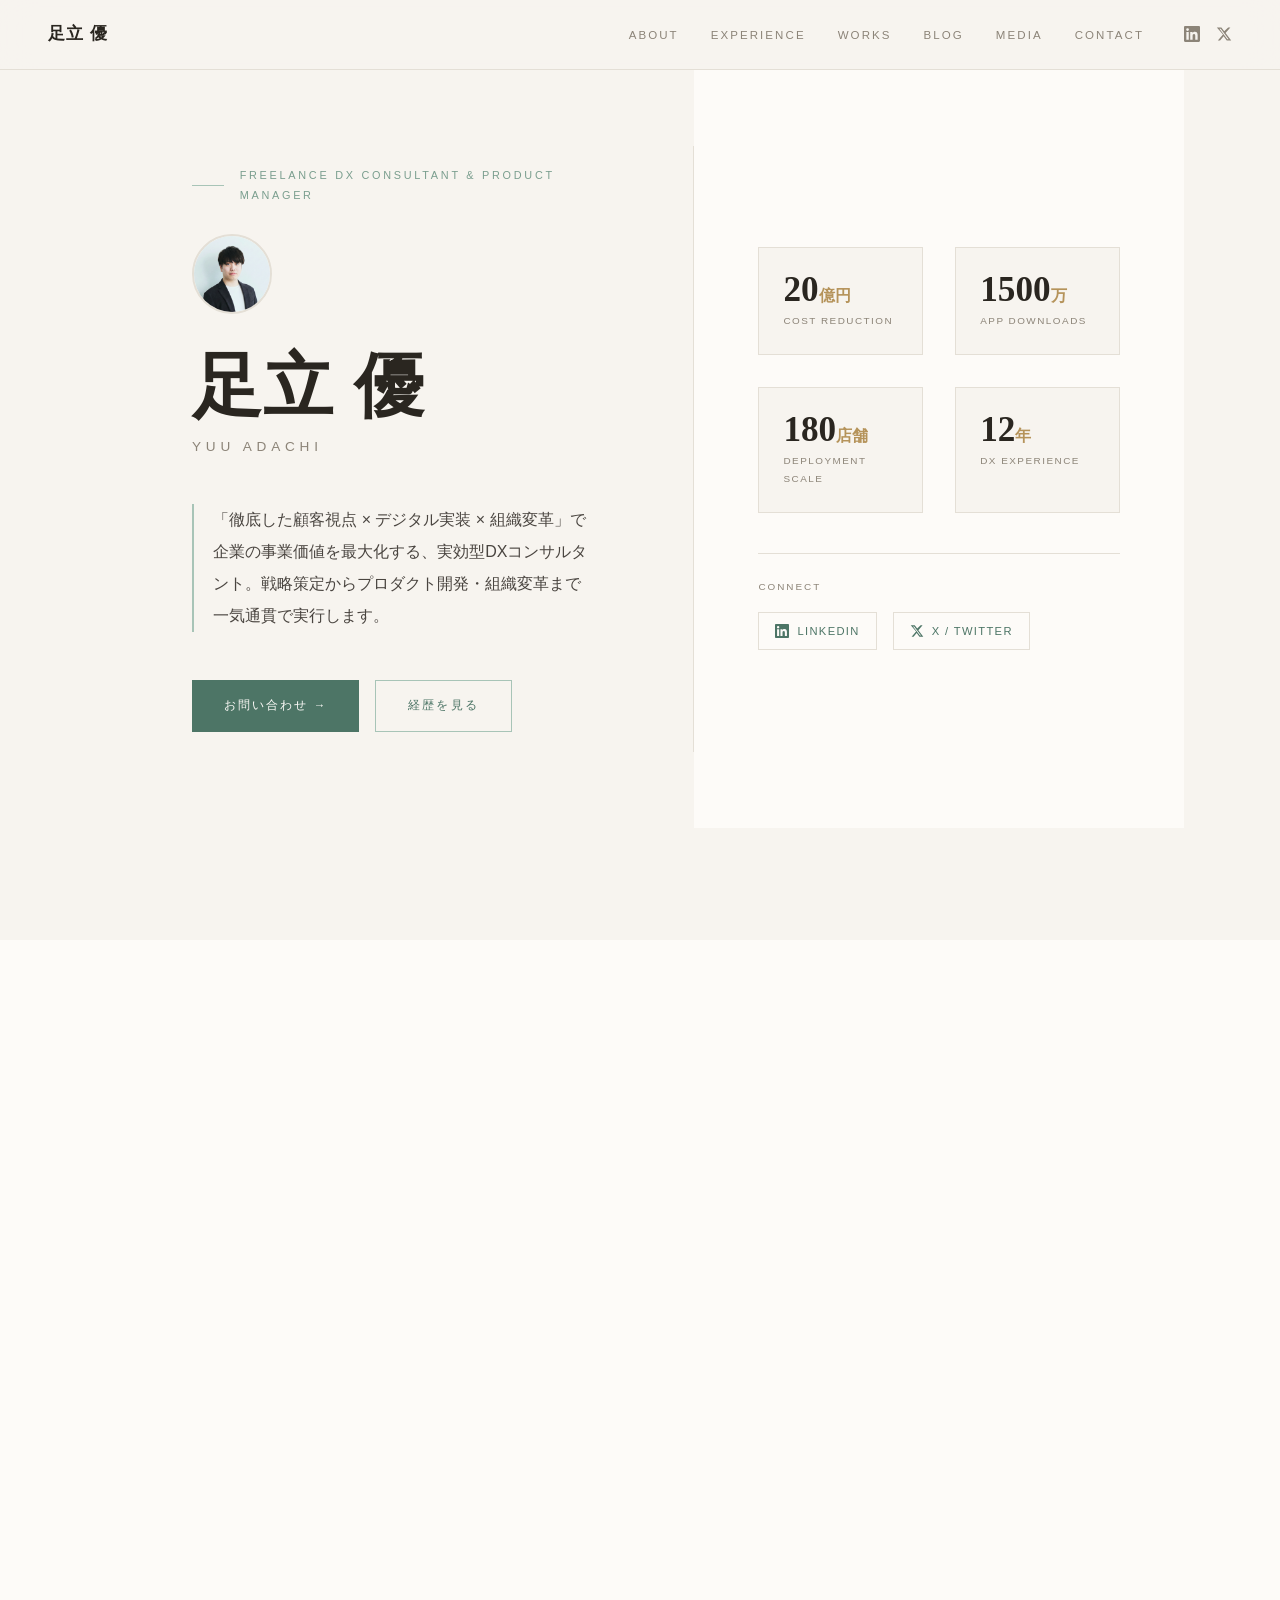
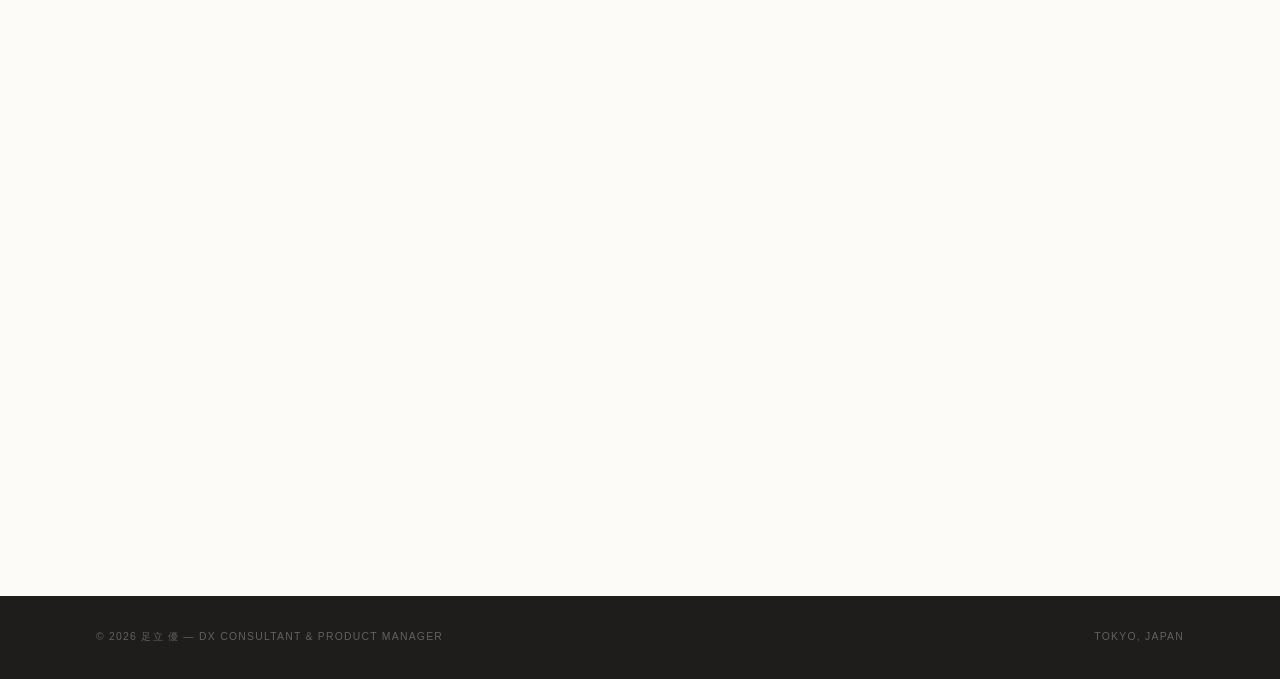
==== index.html.html @ b5af77de "ブログにコンバージョンボタン" ====
<!DOCTYPE html>
<!-- saved from url=(0045)file:///C:/Users/yuuad/Downloads/index_8.html -->
<html lang="ja"><head><meta http-equiv="Content-Type" content="text/html; charset=UTF-8">

<meta name="viewport" content="width=device-width, initial-scale=1.0">
<title>足立 優 | DXコンサルタント・プロダクトマネージャー</title>
<link rel="preconnect" href="https://fonts.googleapis.com/">
<link href="./index.html_files/css2" rel="stylesheet">
<style>
  :root {
    --cream: #f7f4ef;
    --warm-white: #fdfbf8;
    --sage: #7a9e8e;
    --sage-light: #a8c4b7;
    --sage-dark: #4d7566;
    --gold: #b5935a;
    --ink: #2a2620;
    --muted: #8c8478;
    --border: #e4dfd6;
    --dark-bg: #1e1d1b;
    --dark-surface: #252420;
  }
  *, *::before, *::after { box-sizing: border-box; margin: 0; padding: 0; }
  html { scroll-behavior: smooth; }
  body {
    background: var(--cream);
    color: var(--ink);
    font-family: 'Noto Sans JP', sans-serif;
    font-weight: 300;
    line-height: 1.8;
    overflow-x: hidden;
  }
  nav {
    position: fixed; top: 0; left: 0; right: 0; z-index: 100;
    display: flex; justify-content: space-between; align-items: center;
    padding: 1.2rem 3rem;
    background: rgba(247,244,239,0.92);
    backdrop-filter: blur(16px);
    border-bottom: 1px solid var(--border);
  }
  .nav-logo {
    font-family: 'Shippori Mincho', serif;
    font-weight: 800; font-size: 1.05rem;
    letter-spacing: 0.08em; color: var(--ink);
    text-decoration: none;
  }
  .nav-right { display: flex; align-items: center; gap: 2.5rem; }
  .nav-links { display: flex; gap: 2rem; list-style: none; }
  .nav-links a {
    font-family: 'Josefin Sans', sans-serif;
    font-size: 0.72rem; letter-spacing: 0.18em;
    text-transform: uppercase; color: var(--muted);
    text-decoration: none; transition: color 0.2s;
  }
  .nav-links a:hover { color: var(--sage-dark); }
  .nav-social { display: flex; gap: 1rem; }
  .nav-social a { color: var(--muted); text-decoration: none; transition: color 0.2s; display: flex; align-items: center; }
  .nav-social a:hover { color: var(--sage-dark); }
  .nav-social svg { width: 16px; height: 16px; fill: currentColor; }
  #hero {
    min-height: 100vh;
    display: grid;
    grid-template-columns: 55% 45%;
    padding-top: 70px;
  }
  .hero-left {
    display: flex; flex-direction: column; justify-content: center;
    padding: 6rem 4rem 6rem 6rem;
    position: relative;
  }
  .hero-left::after {
    content: '';
    position: absolute; right: 0; top: 10%; bottom: 10%;
    width: 1px; background: var(--border);
  }
  .hero-photo { margin-bottom: 1.5rem; }
  .hero-photo img {
    width: 80px; height: 80px;
    border-radius: 50%;
    object-fit: cover;
    border: 2px solid var(--border);
  }
  .hero-photo-placeholder {
    width: 80px; height: 80px; border-radius: 50%;
    background: var(--warm-white); border: 2px solid var(--border);
    display: flex; flex-direction: column; align-items: center; justify-content: center;
    overflow: hidden;
  }
  .hero-photo-placeholder svg { width: 50px; height: 50px; }
  .hero-photo-placeholder span { display: none; }
  .hero-eyebrow {
    font-family: 'Josefin Sans', sans-serif;
    font-size: 0.68rem; letter-spacing: 0.25em;
    text-transform: uppercase; color: var(--sage);
    margin-bottom: 1.8rem;
    display: flex; align-items: center; gap: 1rem;
  }
  .hero-eyebrow::before {
    content: ''; display: inline-block;
    width: 2rem; height: 1px; background: var(--sage-light);
  }
  .hero-name {
    font-family: 'Shippori Mincho', serif;
    font-weight: 800;
    font-size: clamp(3.2rem, 5.5vw, 5rem);
    line-height: 1.1;
    letter-spacing: 0.02em;
    margin-bottom: 0.6rem;
    color: var(--ink);
  }
  .hero-name-en {
    font-family: 'Josefin Sans', sans-serif;
    font-weight: 300; font-size: 0.85rem;
    letter-spacing: 0.35em; color: var(--muted);
    margin-bottom: 2.8rem;
    text-transform: uppercase;
  }
  .hero-desc {
    font-size: 1rem; line-height: 2;
    color: #4a4540; max-width: 400px;
    margin-bottom: 3rem;
    border-left: 2px solid var(--sage-light);
    padding-left: 1.2rem;
  }
  .hero-actions { display: flex; gap: 1rem; flex-wrap: wrap; }
  .btn-primary {
    display: inline-flex; align-items: center; gap: 0.6rem;
    font-family: 'Josefin Sans', sans-serif;
    font-size: 0.72rem; letter-spacing: 0.18em;
    text-transform: uppercase; color: var(--warm-white);
    background: var(--sage-dark);
    padding: 0.9rem 2rem;
    text-decoration: none;
    transition: background 0.25s, transform 0.2s;
  }
  .btn-primary:hover { background: var(--sage); transform: translateY(-2px); }
  .btn-secondary {
    display: inline-flex; align-items: center; gap: 0.6rem;
    font-family: 'Josefin Sans', sans-serif;
    font-size: 0.72rem; letter-spacing: 0.18em;
    text-transform: uppercase; color: var(--sage-dark);
    background: transparent;
    padding: 0.9rem 2rem;
    text-decoration: none;
    border: 1px solid var(--sage-light);
    transition: background 0.25s, color 0.25s;
  }
  .btn-secondary:hover { background: var(--sage-light); color: var(--warm-white); }
  .hero-right {
    display: flex; flex-direction: column; justify-content: center;
    padding: 6rem 4rem;
    background: var(--warm-white);
    gap: 2.5rem;
  }
  .stat-grid { display: grid; grid-template-columns: 1fr 1fr; gap: 2rem; }
  .stat-item {
    padding: 1.5rem;
    border: 1px solid var(--border);
    background: var(--cream);
    transition: border-color 0.2s;
  }
  .stat-item:hover { border-color: var(--sage-light); }
  .stat-num {
    font-family: 'Shippori Mincho', serif;
    font-weight: 800; font-size: 2.2rem;
    color: var(--ink); line-height: 1;
    margin-bottom: 0.3rem;
  }
  .stat-unit { font-size: 1rem; color: var(--gold); }
  .stat-label {
    font-family: 'Josefin Sans', sans-serif;
    font-size: 0.62rem; letter-spacing: 0.15em;
    text-transform: uppercase; color: var(--muted);
  }
  .hero-social-block { padding-top: 1.5rem; border-top: 1px solid var(--border); }
  .social-label {
    font-family: 'Josefin Sans', sans-serif;
    font-size: 0.62rem; letter-spacing: 0.2em;
    text-transform: uppercase; color: var(--muted);
    margin-bottom: 1rem;
  }
  .social-links { display: flex; gap: 1rem; }
  .social-link {
    display: inline-flex; align-items: center; gap: 0.5rem;
    font-family: 'Josefin Sans', sans-serif;
    font-size: 0.7rem; letter-spacing: 0.12em;
    text-transform: uppercase;
    color: var(--sage-dark); text-decoration: none;
    padding: 0.5rem 1rem;
    border: 1px solid var(--border);
    background: var(--warm-white);
    transition: background 0.2s, border-color 0.2s, color 0.2s;
  }
  .social-link:hover { background: var(--sage-dark); color: var(--warm-white); border-color: var(--sage-dark); }
  .social-link svg { width: 14px; height: 14px; fill: currentColor; }
  section { padding: 7rem 6rem; }
  .section-header { display: flex; align-items: baseline; gap: 1.5rem; margin-bottom: 4rem; }
  .section-eyebrow {
    font-family: 'Josefin Sans', sans-serif;
    font-size: 0.65rem; letter-spacing: 0.25em;
    color: var(--sage); text-transform: uppercase; white-space: nowrap;
  }
  .section-title { font-family: 'Shippori Mincho', serif; font-weight: 800; font-size: 2rem; color: var(--ink); }
  .section-line { flex: 1; height: 1px; background: var(--border); margin-left: 1rem; align-self: center; }
  #about { background: var(--warm-white); }
  .about-grid { display: grid; grid-template-columns: 3fr 2fr; gap: 5rem; align-items: start; }
  .about-text p { font-size: 1rem; line-height: 2.1; color: #4a4540; margin-bottom: 1.5rem; }
  .about-text strong { color: var(--sage-dark); font-weight: 500; }
  .skills-title {
    font-family: 'Josefin Sans', sans-serif;
    font-size: 0.65rem; letter-spacing: 0.22em;
    text-transform: uppercase; color: var(--muted);
    margin-bottom: 1.2rem; padding-bottom: 0.8rem;
    border-bottom: 1px solid var(--border);
  }
  .skills-list { display: flex; flex-direction: column; }
  .skill-tag {
    font-size: 0.88rem; padding: 0.8rem 0;
    border-bottom: 1px solid var(--border); color: var(--ink);
    display: flex; align-items: center; gap: 0.8rem;
  }
  .skill-tag::before {
    content: ''; display: inline-block;
    width: 4px; height: 4px;
    background: var(--sage-light); border-radius: 50%; flex-shrink: 0;
  }
  #experience { background: var(--cream); }
  .exp-list { display: flex; flex-direction: column; }
  .exp-item { display: grid; grid-template-columns: 180px 1fr; gap: 3rem; padding: 3rem 0; border-bottom: 1px solid var(--border); }
  .exp-item:first-child { border-top: 1px solid var(--border); }
  .exp-period { font-family: 'Josefin Sans', sans-serif; font-size: 0.68rem; letter-spacing: 0.12em; color: var(--muted); padding-top: 0.3rem; text-transform: uppercase; }
  .exp-current {
    display: inline-block; background: var(--sage); color: var(--warm-white);
    font-family: 'Josefin Sans', sans-serif; font-size: 0.58rem; letter-spacing: 0.18em;
    padding: 0.25rem 0.6rem; margin-top: 0.6rem; text-transform: uppercase;
  }
  .exp-company { font-family: 'Shippori Mincho', serif; font-weight: 600; font-size: 1.25rem; margin-bottom: 0.3rem; color: var(--ink); }
  .exp-role { font-family: 'Josefin Sans', sans-serif; font-size: 0.68rem; letter-spacing: 0.15em; color: var(--sage-dark); text-transform: uppercase; margin-bottom: 1rem; }
  .exp-desc { font-size: 0.93rem; line-height: 2; color: #4a4540; }
  .exp-tags { display: flex; flex-wrap: wrap; gap: 0.4rem; margin-top: 1.2rem; }
  .exp-tag { font-family: 'Josefin Sans', sans-serif; font-size: 0.62rem; letter-spacing: 0.1em; padding: 0.3rem 0.8rem; border: 1px solid var(--sage-light); color: var(--sage-dark); text-transform: uppercase; background: rgba(122,158,142,0.06); }
  #media { background: var(--dark-bg); }
  #media .section-title { color: var(--warm-white); }
  #media .section-eyebrow { color: var(--sage-light); }
  #media .section-line { background: rgba(255,255,255,0.08); }
  .media-grid { display: grid; grid-template-columns: repeat(3, 1fr); gap: 1px; background: rgba(255,255,255,0.06); }
  .media-card { background: var(--dark-surface); padding: 2.5rem 2rem; text-decoration: none; display: block; transition: background 0.25s; position: relative; overflow: hidden; }
  .media-card::before { content: ''; position: absolute; top: 0; left: 0; right: 0; height: 2px; background: var(--sage); transform: scaleX(0); transform-origin: left; transition: transform 0.3s ease; }
  .media-card:hover { background: rgba(122,158,142,0.08); }
  .media-card:hover::before { transform: scaleX(1); }
  .media-source { font-family: 'Josefin Sans', sans-serif; font-size: 0.6rem; letter-spacing: 0.2em; text-transform: uppercase; color: var(--sage-light); margin-bottom: 1.2rem; }
  .media-title { font-family: 'Shippori Mincho', serif; font-size: 1rem; line-height: 1.7; color: rgba(255,255,255,0.85); margin-bottom: 1.5rem; }
  .media-arrow { font-family: 'Josefin Sans', sans-serif; font-size: 0.65rem; letter-spacing: 0.15em; color: var(--sage); text-transform: uppercase; transition: letter-spacing 0.2s; }
  .media-card:hover .media-arrow { letter-spacing: 0.25em; }
  #contact { background: var(--warm-white); text-align: center; }
  .contact-inner { max-width: 560px; margin: 0 auto; }
  .contact-tag { font-family: 'Josefin Sans', sans-serif; font-size: 0.65rem; letter-spacing: 0.25em; text-transform: uppercase; color: var(--sage); margin-bottom: 1.5rem; display: flex; align-items: center; justify-content: center; gap: 1rem; }
  .contact-tag::before, .contact-tag::after { content: ''; display: inline-block; width: 1.5rem; height: 1px; background: var(--sage-light); }
  .contact-title { font-family: 'Shippori Mincho', serif; font-weight: 800; font-size: 2.5rem; line-height: 1.3; margin-bottom: 1.5rem; color: var(--ink); }
  .contact-sub { font-size: 0.95rem; color: var(--muted); margin-bottom: 3rem; line-height: 2; }
  .contact-social { display: flex; gap: 1.5rem; justify-content: center; margin-top: 2rem; }
  .contact-social a { display: inline-flex; align-items: center; gap: 0.5rem; font-family: 'Josefin Sans', sans-serif; font-size: 0.68rem; letter-spacing: 0.15em; text-transform: uppercase; color: var(--muted); text-decoration: none; transition: color 0.2s; }
  .contact-social a:hover { color: var(--sage-dark); }
  .contact-social svg { width: 14px; height: 14px; fill: currentColor; }
  /* ── WORKS ── */
  #works { background: var(--cream); }
  .works-grid { display: grid; grid-template-columns: repeat(3, 1fr); gap: 1.5rem; }
  .work-card {
    background: var(--warm-white);
    border: 1px solid var(--border);
    padding: 2rem;
    text-decoration: none;
    display: block;
    transition: border-color 0.2s, transform 0.2s;
    position: relative;
  }
  .work-card:hover { border-color: var(--sage-light); transform: translateY(-4px); }
  .work-card.coming-soon { opacity: 0.5; cursor: default; }
  .work-badge {
    font-family: 'Josefin Sans', sans-serif;
    font-size: 0.6rem; letter-spacing: 0.2em;
    text-transform: uppercase;
    padding: 0.25rem 0.6rem;
    margin-bottom: 1.2rem;
    display: inline-block;
  }
  .work-badge.live { background: rgba(122,158,142,0.15); color: var(--sage-dark); border: 1px solid var(--sage-light); }
  .work-badge.wip { background: rgba(181,147,90,0.12); color: var(--gold); border: 1px solid rgba(181,147,90,0.3); }
  .work-name {
    font-family: 'Shippori Mincho', serif;
    font-weight: 600; font-size: 1.1rem;
    color: var(--ink); margin-bottom: 0.5rem;
  }
  .work-desc { font-size: 0.88rem; line-height: 1.8; color: var(--muted); margin-bottom: 1.2rem; }
  .work-arrow {
    font-family: 'Josefin Sans', sans-serif;
    font-size: 0.65rem; letter-spacing: 0.15em;
    color: var(--sage-dark); text-transform: uppercase;
  }

  /* ── BLOG ── */
  #blog { background: var(--warm-white); }
  .blog-list { display: flex; flex-direction: column; gap: 0; }
  .blog-item {
    display: grid; grid-template-columns: 120px 1fr auto;
    gap: 2rem; padding: 2rem 0;
    border-bottom: 1px solid var(--border);
    align-items: center;
    text-decoration: none;
    transition: background 0.2s;
  }
  .blog-item:first-child { border-top: 1px solid var(--border); }
  .blog-item.coming-soon { cursor: default; opacity: 0.5; }
  .blog-date {
    font-family: 'Josefin Sans', sans-serif;
    font-size: 0.68rem; letter-spacing: 0.1em;
    color: var(--muted); text-transform: uppercase;
  }
  .blog-title {
    font-size: 0.95rem; color: var(--ink); line-height: 1.6;
  }
  .blog-arrow {
    font-family: 'Josefin Sans', sans-serif;
    font-size: 0.65rem; letter-spacing: 0.1em;
    color: var(--sage); white-space: nowrap;
  }
  .blog-coming {
    font-family: 'Josefin Sans', sans-serif;
    font-size: 0.65rem; letter-spacing: 0.15em;
    text-transform: uppercase; color: var(--muted);
    text-align: center; padding: 3rem 0;
    border: 1px dashed var(--border);
  }
  .blog-post { margin-top: 2rem; max-width: 720px; }
  .blog-close {
    font-family: 'Josefin Sans', sans-serif;
    font-size: 0.7rem; letter-spacing: 0.15em;
    text-transform: uppercase; color: var(--sage-dark);
    background: none; border: none; cursor: pointer;
    margin-bottom: 2.5rem; padding: 0; transition: color 0.2s;
  }
  .blog-close:hover { color: var(--sage); }
  .blog-post-header { margin-bottom: 2.5rem; padding-bottom: 2rem; border-bottom: 1px solid var(--border); }
  .blog-post-date {
    font-family: 'Josefin Sans', sans-serif;
    font-size: 0.65rem; letter-spacing: 0.2em;
    text-transform: uppercase; color: var(--sage); margin-bottom: 1rem;
  }
  .blog-post-title {
    font-family: 'Shippori Mincho', serif;
    font-weight: 800; font-size: 1.8rem;
    line-height: 1.4; color: var(--ink);
  }
  .blog-post-body p { font-size: 1rem; line-height: 2.1; color: #4a4540; margin-bottom: 1.5rem; }
  .blog-post-body h3 {
    font-family: 'Shippori Mincho', serif;
    font-weight: 600; font-size: 1.15rem;
    color: var(--ink); margin: 2.5rem 0 1rem;
    padding-left: 1rem; border-left: 3px solid var(--sage-light);
  }
  .blog-post-note { font-size: 0.85rem !important; color: var(--muted) !important; margin-top: 2rem; }
  .blog-reactions {
    margin-top: 3rem; padding-top: 2rem;
    border-top: 1px solid var(--border);
  }
  .reactions-label {
    font-family: 'Josefin Sans', sans-serif;
    font-size: 0.68rem; letter-spacing: 0.18em;
    text-transform: uppercase; color: var(--muted);
    margin-bottom: 1.2rem;
  }
  .reactions-buttons { display: flex; gap: 0.8rem; flex-wrap: wrap; }
  .reaction-btn {
    display: inline-flex; align-items: center; gap: 0.5rem;
    padding: 0.7rem 1.2rem;
    border: 1px solid var(--border);
    background: var(--cream);
    cursor: pointer;
    transition: all 0.2s;
    font-family: 'Noto Sans JP', sans-serif;
    font-size: 0.85rem;
    color: var(--muted);
  }
  .reaction-btn:hover { border-color: var(--sage-light); color: var(--sage-dark); background: rgba(122,158,142,0.06); }
  .reaction-btn.reacted { border-color: var(--sage); background: rgba(122,158,142,0.12); color: var(--sage-dark); }
  .reaction-icon { font-size: 1rem; }
  .reaction-text { font-size: 0.82rem; }
  .reaction-count {
    font-family: 'Josefin Sans', sans-serif;
    font-size: 0.72rem; font-weight: 400;
    color: var(--sage-dark);
    background: rgba(122,158,142,0.15);
    padding: 0.1rem 0.5rem;
    min-width: 1.5rem; text-align: center;
  }

  footer { background: var(--dark-bg); color: rgba(255,255,255,0.3); padding: 2rem 6rem; display: flex; justify-content: space-between; align-items: center; }
  footer p { font-family: 'Josefin Sans', sans-serif; font-size: 0.65rem; letter-spacing: 0.12em; text-transform: uppercase; }
  .fade-in { opacity: 0; transform: translateY(16px); transition: opacity 0.8s ease, transform 0.8s ease; }
  .fade-in.visible { opacity: 1; transform: translateY(0); }
  @media (max-width: 960px) {
    nav { padding: 1rem 1.5rem; }
    .nav-links { gap: 1.2rem; }
    #hero { grid-template-columns: 1fr; min-height: auto; }
    .hero-left { padding: 5rem 2rem 3rem; }
    .hero-left::after { display: none; }
    .hero-right { padding: 3rem 2rem; }
    .stat-grid { grid-template-columns: repeat(2, 1fr); }
    section { padding: 5rem 2rem; }
    .about-grid { grid-template-columns: 1fr; gap: 3rem; }
    .exp-item { grid-template-columns: 1fr; gap: 0.3rem; }
    .media-grid { grid-template-columns: 1fr; background: none; gap: 1px; }
    .works-grid { grid-template-columns: 1fr; }
    footer { flex-direction: column; gap: 0.8rem; text-align: center; padding: 1.8rem 2rem; }
  }
</style>
</head>
<body>

<nav>
  <a href="file:///C:/Users/yuuad/Downloads/index_8.html#hero" class="nav-logo">足立 優</a>
  <div class="nav-right">
    <ul class="nav-links">
      <li><a href="file:///C:/Users/yuuad/Downloads/index_8.html#about">About</a></li>
      <li><a href="file:///C:/Users/yuuad/Downloads/index_8.html#experience">Experience</a></li>
      <li><a href="file:///C:/Users/yuuad/Downloads/index_8.html#works">Works</a></li>
      <li><a href="file:///C:/Users/yuuad/Downloads/index_8.html#blog">Blog</a></li>
      <li><a href="file:///C:/Users/yuuad/Downloads/index_8.html#media">Media</a></li>
      <li><a href="file:///C:/Users/yuuad/Downloads/index_8.html#contact">Contact</a></li>
    </ul>
    <div class="nav-social">
      <a href="https://www.linkedin.com/in/%E5%84%AA-%E8%B6%B3%E7%AB%8B-1187ba326/" target="_blank" aria-label="LinkedIn">
        <svg viewBox="0 0 24 24"><path d="M20.447 20.452h-3.554v-5.569c0-1.328-.027-3.037-1.852-3.037-1.853 0-2.136 1.445-2.136 2.939v5.667H9.351V9h3.414v1.561h.046c.477-.9 1.637-1.85 3.37-1.85 3.601 0 4.267 2.37 4.267 5.455v6.286zM5.337 7.433a2.062 2.062 0 0 1-2.063-2.065 2.064 2.064 0 1 1 2.063 2.065zm1.782 13.019H3.555V9h3.564v11.452zM22.225 0H1.771C.792 0 0 .774 0 1.729v20.542C0 23.227.792 24 1.771 24h20.451C23.2 24 24 23.227 24 22.271V1.729C24 .774 23.2 0 22.222 0h.003z"></path></svg>
      </a>
      <a href="https://x.com/yuuadachiuun" target="_blank" aria-label="X">
        <svg viewBox="0 0 24 24"><path d="M18.244 2.25h3.308l-7.227 8.26 8.502 11.24H16.17l-4.714-6.231-5.401 6.231H2.746l7.73-8.835L1.254 2.25H8.08l4.253 5.622zm-1.161 17.52h1.833L7.084 4.126H5.117z"></path></svg>
      </a>
    </div>
  </div>
</nav>

<section id="hero">
  <div class="hero-left">
    <p class="hero-eyebrow">Freelance DX Consultant &amp; Product Manager</p>
    <div class="hero-photo">
      <img src="./index.html_files/photo.webp" alt="足立 優">
    </div>
    <h1 class="hero-name">足立 優</h1>
    <p class="hero-name-en">Yuu Adachi</p>
    <p class="hero-desc">「徹底した顧客視点 × デジタル実装 × 組織変革」で企業の事業価値を最大化する、実効型DXコンサルタント。戦略策定からプロダクト開発・組織変革まで一気通貫で実行します。</p>
    <div class="hero-actions">
      <a href="file:///C:/Users/yuuad/Downloads/index_8.html#contact" class="btn-primary">お問い合わせ →</a>
      <a href="file:///C:/Users/yuuad/Downloads/index_8.html#experience" class="btn-secondary">経歴を見る</a>
    </div>
  </div>
  <div class="hero-right">
    <div class="stat-grid">
      <div class="stat-item">
        <div class="stat-num">20<span class="stat-unit">億円</span></div>
        <div class="stat-label">Cost Reduction</div>
      </div>
      <div class="stat-item">
        <div class="stat-num">1500<span class="stat-unit">万</span></div>
        <div class="stat-label">App Downloads</div>
      </div>
      <div class="stat-item">
        <div class="stat-num">180<span class="stat-unit">店舗</span></div>
        <div class="stat-label">Deployment Scale</div>
      </div>
      <div class="stat-item">
        <div class="stat-num">12<span class="stat-unit">年</span></div>
        <div class="stat-label">DX Experience</div>
      </div>
    </div>
    <div class="hero-social-block">
      <div class="social-label">Connect</div>
      <div class="social-links">
        <a href="https://www.linkedin.com/in/%E5%84%AA-%E8%B6%B3%E7%AB%8B-1187ba326/" target="_blank" class="social-link">
          <svg viewBox="0 0 24 24"><path d="M20.447 20.452h-3.554v-5.569c0-1.328-.027-3.037-1.852-3.037-1.853 0-2.136 1.445-2.136 2.939v5.667H9.351V9h3.414v1.561h.046c.477-.9 1.637-1.85 3.37-1.85 3.601 0 4.267 2.37 4.267 5.455v6.286zM5.337 7.433a2.062 2.062 0 0 1-2.063-2.065 2.064 2.064 0 1 1 2.063 2.065zm1.782 13.019H3.555V9h3.564v11.452zM22.225 0H1.771C.792 0 0 .774 0 1.729v20.542C0 23.227.792 24 1.771 24h20.451C23.2 24 24 23.227 24 22.271V1.729C24 .774 23.2 0 22.222 0h.003z"></path></svg>
          LinkedIn
        </a>
        <a href="https://x.com/yuuadachiuun" target="_blank" class="social-link">
          <svg viewBox="0 0 24 24"><path d="M18.244 2.25h3.308l-7.227 8.26 8.502 11.24H16.17l-4.714-6.231-5.401 6.231H2.746l7.73-8.835L1.254 2.25H8.08l4.253 5.622zm-1.161 17.52h1.833L7.084 4.126H5.117z"></path></svg>
          X / Twitter
        </a>
      </div>
    </div>
  </div>
</section>

<section id="about">
  <div class="section-header fade-in">
    <span class="section-eyebrow">01 — About</span>
    <h2 class="section-title">私について</h2>
    <div class="section-line"></div>
  </div>
  <div class="about-grid fade-in">
    <div class="about-text">
      <p>飲食・小売業界での<strong>現場マネジメント経験</strong>を原体験に、テクノロジーで事業を変革するキャリアを歩んできました。カラオケチェーン運営会社では部長代理として、業界初の「受付レス予約システム」や自社専用デバイスのスクラッチ開発を主導。年間約<strong>20億円のコスト削減</strong>と過去最高益達成に貢献しました。</p>
      <p>大手ドラッグストアチェーンでは<strong>1,500万DL規模のアプリ</strong>のサービスオーナーとして、大手コンサルティングファームやデザインファームをマネジメントしながら、アジャイル組織への変革と生成AIのプロダクト開発プロセスへの実装を完遂。</p>
      <p>2026年3月に独立し、現在は大手ドラッグストアチェーンのDXコンサルタント兼サービスオーナーとして、スマホレジやヘルスケアデータ活用等の最上流工程を牽引しています。<strong>戦略策定からシステム実装、組織変革までを一気通貫で実行できる</strong>「実効型コンサルタント」です。</p>
    </div>
    <div>
      <div class="skills-title">得意領域</div>
      <div class="skills-list">
        <div class="skill-tag">DX戦略・プロダクトマネジメント</div>
        <div class="skill-tag">大規模パートナーマネジメント</div>
        <div class="skill-tag">OMO・店舗DXの実装</div>
        <div class="skill-tag">生成AIの組織実装</div>
        <div class="skill-tag">アジャイル組織変革</div>
        <div class="skill-tag">Figma / Miro / JIRA / Confluence</div>
        <div class="skill-tag">ChatGPT / Gemini / AIエージェント</div>
      </div>
    </div>
  </div>
</section>

<section id="experience">
  <div class="section-header fade-in">
    <span class="section-eyebrow">02 — Experience</span>
    <h2 class="section-title">職務経歴</h2>
    <div class="section-line"></div>
  </div>
  <div class="exp-list">
    <div class="exp-item fade-in">
      <div class="exp-period">2026.03 — Present<div class="exp-current">現職</div></div>
      <div>
        <div class="exp-company">フリーランス（独立コンサルタント）</div>
        <div class="exp-role">DXコンサルタント / サービスオーナー</div>
        <div class="exp-desc">大手ドラッグストアチェーンとのコンサルティング契約のもと、アプリ・販促管理システムのサービスオーナーとして事業戦略に紐づくプロダクトロードマップを策定。OMO推進およびヘルスケア領域における複数の新機能企画・実装を支援。プロダクト開発プロセスへの生成AI利活用支援も担当。</div>
        <div class="exp-tags">
          <span class="exp-tag">DXコンサルティング</span>
          <span class="exp-tag">プロダクトロードマップ</span>
          <span class="exp-tag">生成AI活用</span>
          <span class="exp-tag">スマホレジ</span>
        </div>
      </div>
    </div>
    <div class="exp-item fade-in">
      <div class="exp-period">2024.09 — 2026.02</div>
      <div>
        <div class="exp-company">大手ドラッグストアチェーン（DX戦略本部）</div>
        <div class="exp-role">サービスオーナー / PdM / AI活用推進リード</div>
        <div class="exp-desc">大手コンサルティングファーム（PMO）・デザインファーム（UXデザイン）をアサインし、事業会社側責任者として高度なパートナーマネジメントを実行。1,500万DL規模のアプリの新機能開発を主導。AIエージェントによる企画壁打ち・AI仮想ペルソナによるプロトタイプ検証スキームを構築し全社標準ナレッジとして展開。完全内製チームをサービス型チームへ移行させウォーターフォールからアジャイルへの組織変革を実現。</div>
        <div class="exp-tags">
          <span class="exp-tag">1,500万DLアプリ</span>
          <span class="exp-tag">アジャイル変革</span>
          <span class="exp-tag">パートナーマネジメント</span>
          <span class="exp-tag">AI仮想ペルソナ</span>
        </div>
      </div>
    </div>
    <div class="exp-item fade-in">
      <div class="exp-period">2012.06 — 2024.08</div>
      <div>
        <div class="exp-company">カラオケチェーン運営会社</div>
        <div class="exp-role">新規事業戦略部 部長代理 / PdM / グループ会社代表取締役</div>
        <div class="exp-desc">店長・エリアマネージャーを経てデジタル戦略部へ異動。業界初の「受付レス予約システム」をスクラッチ開発し予約比率を5%→55%へ向上。全180店舗へのセルフ受付精算機・注文タブレット導入により年間約20億円の人件費削減を実現。大手音楽配信事業者とのAPI連携による業界初のアプリ楽曲予約機能も実現。グループ会社代表として6つの新規事業（飲食・フィットネス等）のP/L管理も担当。</div>
        <div class="exp-tags">
          <span class="exp-tag">スクラッチ開発</span>
          <span class="exp-tag">年間20億円削減</span>
          <span class="exp-tag">180店舗展開</span>
          <span class="exp-tag">API連携</span>
          <span class="exp-tag">新規事業</span>
        </div>
      </div>
    </div>
  </div>
</section>

<!-- WORKS -->
<section id="works">
  <div class="section-header fade-in">
    <span class="section-eyebrow">04 — Works</span>
    <h2 class="section-title">制作物</h2>
    <div class="section-line"></div>
  </div>
  <div class="works-grid fade-in">
    <a href="https://portfolio-bay-eight-86.vercel.app/" target="_blank" class="work-card">
      <div class="work-badge live">Live</div>
      <div class="work-name">ポートフォリオサイト</div>
      <div class="work-desc">本サイト。バイブコーディングで制作・公開したポートフォリオ。HTML / CSS / Vercel。</div>
      <div class="work-arrow">View Site →</div>
    </a>
    <div class="work-card coming-soon">
      <div class="work-badge wip">Coming Soon</div>
      <div class="work-name">制作中</div>
      <div class="work-desc">次のプロダクトを準備中です。</div>
    </div>
    <div class="work-card coming-soon">
      <div class="work-badge wip">Coming Soon</div>
      <div class="work-name">制作中</div>
      <div class="work-desc">次のプロダクトを準備中です。</div>
    </div>
  </div>
</section>

<!-- BLOG -->
<section id="blog">
  <div class="section-header fade-in">
    <span class="section-eyebrow">05 — Blog</span>
    <h2 class="section-title">ブログ・発信</h2>
    <div class="section-line"></div>
  </div>
  <div class="fade-in">
    <div class="blog-list">
      <a href="file:///C:/Users/yuuad/Downloads/index_8.html#blog-post-1" class="blog-item" onclick="togglePost(event, &#39;blog-post-1&#39;)">
        <div class="blog-date">2026.04</div>
        <div class="blog-title">引越し相見積もりで学んだ「DXが価格を動かす」という話</div>
        <div class="blog-arrow">Read →</div>
      </a>
      <a href="file:///C:/Users/yuuad/Downloads/index_8.html#blog-post-2" class="blog-item" onclick="togglePost(event, &#39;blog-post-2&#39;)">
        <div class="blog-date">2026.05</div>
        <div class="blog-title">人気ヘアサロンの体験をUXリサーチとして読み解く</div>
        <div class="blog-arrow">Read →</div>
      </a>
    </div>
    <div id="blog-post-1" class="blog-post" style="display:none;">
      <button class="blog-close" onclick="togglePost(event, &#39;blog-post-1&#39;)">← 一覧に戻る</button>
      <div class="blog-post-header">
        <div class="blog-post-date">2026.04</div>
        <h2 class="blog-post-title">引越し相見積もりで学んだ<br>「DXが価格を動かす」という話</h2>
      </div>
      <div class="blog-post-body">
        <p>引越しの費用は水ものだ。季節、タイミング、距離、荷物量によって上振れ下振れが激しい。だからこそ必ず3社で相見積もりをするようにしている。</p>
        <p>今回は不動産仲介から紹介された1社に加え、一括見積もりサイトから数社に依頼。品質を担保したいので大手3社に絞った。サカイ引越センター、アリさんマークの引越社、そしてアート引越センターだ。</p>
        <h3>オンライン見積もりという体験</h3>
        <p>アート引越センターはオンライン見積もりだった。他の2社は現地見積もり。正直、オンラインで精度が出るか不安もあった。しかしいざ当日、スマホのアウトカメラで部屋を映しながら荷物を説明していくと、視覚情報があるぶん会話のラリーが圧倒的に少なく済んだ。ストレスは極めて少なかった。</p>
        <p>一通りの確認が終わると「計算中に引越しのオンボーディング動画をご覧ください」と案内され、5分ほど視聴。待ち時間をコンテンツで埋めるUXの工夫も感じた。</p>
        <h3>相見積もりの順番が重要だった</h3>
        <p>1社目のサカイ引越センターは13万円。先出しなので控えめな提示だったが、肌感覚では10万円を下回れると読んでいた。</p>
        <p>2社目のアート引越センターには「1社目が13万円」という情報を開示した上で交渉。提示は9万7,000円。オンライン見積もりの接客が丁寧で、価格とあわせて印象がよかった。即決を求める雰囲気もあったが「3社目が終わり次第連絡する」と伝えて保留。</p>
        <p>3社目のアリさんマークの引越社は13万円。9万円台は難しいとすぐに手を引かれた。</p>
        <p>3社が出揃ったところでサカイ引越センターに「他社で9万7,000円が出ている」と伝えると9万3,000円に。最終的にアート引越センターに「サカイが9万3,000円だった」と伝えると9万円で受けてくれることになった。</p>
        <h3>DXはユーザー体験だけでなく価格競争力も変える</h3>
        <p>ふと気づいたのは、現地見積もりをしていた2社は営業の人件費が高い分、引越費用にそれが転嫁されているのではないかということだ。アート引越センターはオンライン化によって営業コストを下げ、その分を価格競争力に変えていた。</p>
        <p>DXはユーザー体験を向上させるだけでなく、コスト構造を変え、価格競争力を高め、結果的に成約率に繋がる。プロダクトマネジャーとして頭では理解していたことが、引越しという日常の体験を通じてリアルに腹落ちした瞬間だった。</p>
        <p>日常のあらゆる体験をプロダクトとユーザーの視点で観察することが、私のPdMとしての原動力になっています。</p>
        <p class="blog-post-note">見積もりにご協力いただいた各社さんに感謝です。</p>
        <div class="blog-reactions" id="reactions-1">
          <p class="reactions-label">この記事はいかがでしたか？</p>
          <div class="reactions-buttons">
            <button class="reaction-btn" onclick="react(&#39;reactions-1&#39;, &#39;good&#39;)">
              <span class="reaction-icon">👍</span>
              <span class="reaction-text">参考になった</span>
              <span class="reaction-count" id="reactions-1-good">0</span>
            </button>
            <button class="reaction-btn" onclick="react(&#39;reactions-1&#39;, &#39;more&#39;)">
              <span class="reaction-icon">🔥</span>
              <span class="reaction-text">もっと読みたい</span>
              <span class="reaction-count" id="reactions-1-more">0</span>
            </button>
            <button class="reaction-btn" onclick="react(&#39;reactions-1&#39;, &#39;think&#39;)">
              <span class="reaction-icon">🤔</span>
              <span class="reaction-text">考えさせられた</span>
              <span class="reaction-count" id="reactions-1-think">0</span>
            </button>
          </div>
        </div>
      </div>
    </div>

    <div id="blog-post-2" class="blog-post" style="display:none;">
      <button class="blog-close" onclick="togglePost(event, &#39;blog-post-2&#39;)">← 一覧に戻る</button>
      <div class="blog-post-header">
        <div class="blog-post-date">2026.05</div>
        <h2 class="blog-post-title">人気ヘアサロンの体験を<br>UXリサーチとして読み解く</h2>
      </div>
      <div class="blog-post-body">
        <p>SNSで以前から気になっていた、渋谷エリアのメンズヘアサロンへ初めて訪問した。「女性目線の韓国メンズヘア」をコンセプトに、丁寧なカウンセリングと再現性の高いヘアスタイルで知られるスタイリストを指名。PdMとして日常の体験をプロダクト視点で観察する習慣があるため、今回もその記録を残しておきたい。</p>

        <h3>古典的なCRMがない、という設計判断</h3>
        <p>入店後、多くの美容院でお馴染みの「住所・連絡先を紙に記入する」というフローがなかった。ホットペッパービューティーの予約情報だけで完結している。SNSで集客できている店ならではの判断だと感じた。顧客目線なのか、単純に現代的なのか。いずれにしても、ユーザーが苦手とする摩擦を取り除く設計になっていた。</p>

        <h3>カウンセリングの解像度が高い</h3>
        <p>「今日はどんなスタイルにしたいですか？」から始まるカウンセリングは、保存していたSNS動画を見せながら希望を伝えるスタイル。ユーザー（自分）が言語化できていないニュアンスを、スタイリストが的確に言語化して返してくれる。「ブルーブラックみたいな感じですか？」という一言で、モヤモヤしていたイメージが一気に解像度を上げた。</p>
        <p>白髪染めの有無、前髪・横・後ろの長さ、ボリューム感、髪の履歴、普段のセット方法まで丁寧にヒアリングされる。要件定義のインタビューに近い構造だと感じた。</p>

        <h3>アシスタントもプロとして機能している</h3>
        <p>カラーはカラーリスト、塗布はアシスタント、ブローはアシスタントのスペシャリスト、スタイリングはスタイリストと、役割が明確に分担されていた。注目したのはブロー担当のアシスタントが「今日目指したいヘアスタイルはどんなものでしたか？」と自ら確認してきたこと。ゴールを共有した上で施術に入る、というプロセスはスタイリストとの連携があってこそだと感じた。分業しながらも体験がシームレスに繋がっている。</p>

        <h3>SNSと現地体験の接続</h3>
        <p>訪問のきっかけはTikTokで流れてきた動画。約1年間、フォローはしていないがコンテンツを断続的に見ていた。希望のヘアスタイルも、カラーも、洗い流さないトリートメントの商品も、すべてSNSで事前に触れていた情報が起点になっていた。SNSは集客だけでなく、ユーザーの「解像度」を上げてカウンセリングの質を高める役割も果たしていた。</p>

        <h3>PdMとしての気づき</h3>
        <p>ユーザーが言いたいことをうまく言語化できなくても、それを汲み取って返す力。スタイリストだけでなくアシスタントも含めたチーム全体がプロとして機能していること。SNSと現地体験が深く繋がっていること。</p>
        <p>これらは、専門的なアドバイスを必要とするプロダクト体験を設計する上でも、そのまま活かせる示唆だと感じた。「ユーザーが言語化できないニーズを引き出す設計」は、どの領域のプロダクトにも通じる普遍的なテーマだ。</p>
        <p>日常の体験から学べることは、まだまだたくさんある。</p>
        <div class="blog-reactions" id="reactions-2">
          <p class="reactions-label">この記事はいかがでしたか？</p>
          <div class="reactions-buttons">
            <button class="reaction-btn" onclick="react(&#39;reactions-2&#39;, &#39;good&#39;)">
              <span class="reaction-icon">👍</span>
              <span class="reaction-text">参考になった</span>
              <span class="reaction-count" id="reactions-2-good">0</span>
            </button>
            <button class="reaction-btn" onclick="react(&#39;reactions-2&#39;, &#39;more&#39;)">
              <span class="reaction-icon">🔥</span>
              <span class="reaction-text">もっと読みたい</span>
              <span class="reaction-count" id="reactions-2-more">0</span>
            </button>
            <button class="reaction-btn" onclick="react(&#39;reactions-2&#39;, &#39;think&#39;)">
              <span class="reaction-icon">🤔</span>
              <span class="reaction-text">考えさせられた</span>
              <span class="reaction-count" id="reactions-2-think">0</span>
            </button>
          </div>
        </div>
      </div>
    </div>
  </div>
</section>

<section id="media">
  <div class="section-header fade-in">
    <span class="section-eyebrow">06 — Media</span>
    <h2 class="section-title">メディア掲載</h2>
    <div class="section-line"></div>
  </div>
  <div class="media-grid fade-in">
    <a href="https://dx.sugi-recruit.jp/project-story/article/service-team" target="_blank" class="media-card">
      <div class="media-source">スギ薬局公式ブログ</div>
      <div class="media-title">分業体制からの脱却。サービス型チームへの変革ストーリー</div>
      <div class="media-arrow">Read →</div>
    </a>
    <a href="https://sakumaga.sakura.ad.jp/entry/toai/" target="_blank" class="media-card">
      <div class="media-source">さくマガ（さくらインターネット）</div>
      <div class="media-title">ジャンカラアプリが目指す新しい顧客体験と受付無人化の裏側</div>
      <div class="media-arrow">Read →</div>
    </a>
    <a href="https://design-partnership.goodpatch.com/lp_product_growth_diagnose" target="_blank" class="media-card">
      <div class="media-source">グッドパッチ / Client Interview</div>
      <div class="media-title">感情論なしに自分の課題感が正しいと確認でき、社内を動かす根拠にもなりました</div>
      <div class="media-arrow">Read →</div>
    </a>
  </div>
</section>

<section id="contact">
  <div class="contact-inner fade-in">
    <div class="contact-tag">Contact</div>
    <h2 class="contact-title">お仕事の<br>ご相談はこちら</h2>
    <p class="contact-sub">DX戦略の立案、プロダクトマネジメント、生成AIの組織実装など、<br>お気軽にご相談ください。</p>
    <a href="mailto:yuu.adachi.uun@gmail.com" class="btn-primary">メールで問い合わせる →</a>
    <div class="contact-social">
      <a href="https://www.linkedin.com/in/%E5%84%AA-%E8%B6%B3%E7%AB%8B-1187ba326/" target="_blank">
        <svg viewBox="0 0 24 24"><path d="M20.447 20.452h-3.554v-5.569c0-1.328-.027-3.037-1.852-3.037-1.853 0-2.136 1.445-2.136 2.939v5.667H9.351V9h3.414v1.561h.046c.477-.9 1.637-1.85 3.37-1.85 3.601 0 4.267 2.37 4.267 5.455v6.286zM5.337 7.433a2.062 2.062 0 0 1-2.063-2.065 2.064 2.064 0 1 1 2.063 2.065zm1.782 13.019H3.555V9h3.564v11.452zM22.225 0H1.771C.792 0 0 .774 0 1.729v20.542C0 23.227.792 24 1.771 24h20.451C23.2 24 24 23.227 24 22.271V1.729C24 .774 23.2 0 22.222 0h.003z"></path></svg>
        LinkedIn
      </a>
      <a href="https://x.com/yuuadachiuun" target="_blank">
        <svg viewBox="0 0 24 24"><path d="M18.244 2.25h3.308l-7.227 8.26 8.502 11.24H16.17l-4.714-6.231-5.401 6.231H2.746l7.73-8.835L1.254 2.25H8.08l4.253 5.622zm-1.161 17.52h1.833L7.084 4.126H5.117z"></path></svg>
        X / Twitter
      </a>
    </div>
  </div>
</section>

<footer>
  <p>© 2026 足立 優 — DX Consultant &amp; Product Manager</p>
  <p>Tokyo, Japan</p>
</footer>

<script>
  const observer = new IntersectionObserver((entries) => {
    entries.forEach(e => { if (e.isIntersecting) e.target.classList.add('visible'); });
  }, { threshold: 0.1 });
  document.querySelectorAll('.fade-in').forEach(el => observer.observe(el));

  function react(blockId, type) {
    const btn = document.querySelector(`#${blockId} .reaction-btn[onclick="react('${blockId}', '${type}')"]`);
    const countEl = document.getElementById(`${blockId}-${type}`);
    const alreadyReacted = btn.classList.contains('reacted');

    if (alreadyReacted) {
      btn.classList.remove('reacted');
      countEl.textContent = Math.max(0, parseInt(countEl.textContent) - 1);
    } else {
      btn.classList.add('reacted');
      countEl.textContent = parseInt(countEl.textContent) + 1;
    }
  }
    event.preventDefault();
    const post = document.getElementById(id);
    const blogSection = document.getElementById('blog');
    const allPosts = blogSection.querySelectorAll('.blog-post');
    const allLists = blogSection.querySelectorAll('.blog-list');
    const isOpen = post.style.display === 'block';

    // 全部閉じる
    allPosts.forEach(p => p.style.display = 'none');
    allLists.forEach(l => l.style.display = 'flex');

    if (!isOpen) {
      post.style.display = 'block';
      allLists.forEach(l => l.style.display = 'none');
      blogSection.scrollIntoView({ behavior: 'smooth', block: 'start' });
    }
  }
</script>


</body></html>
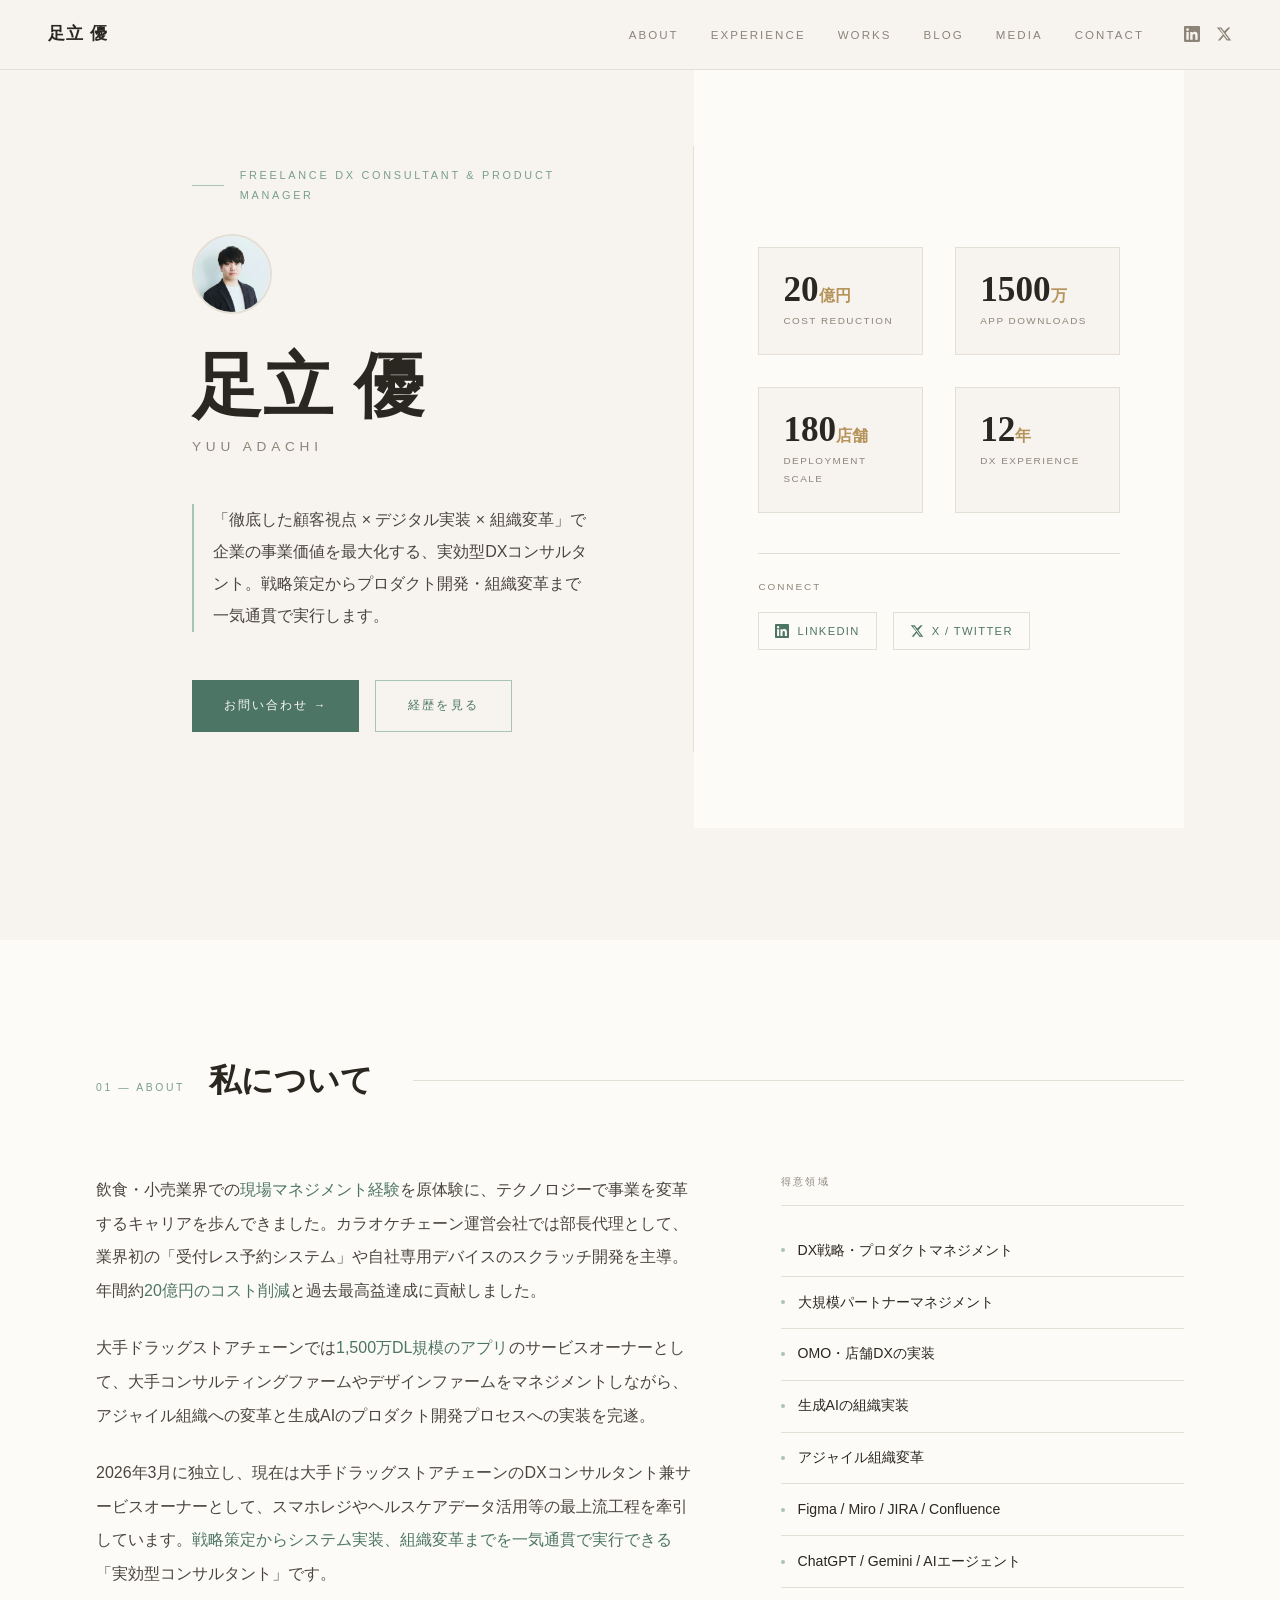
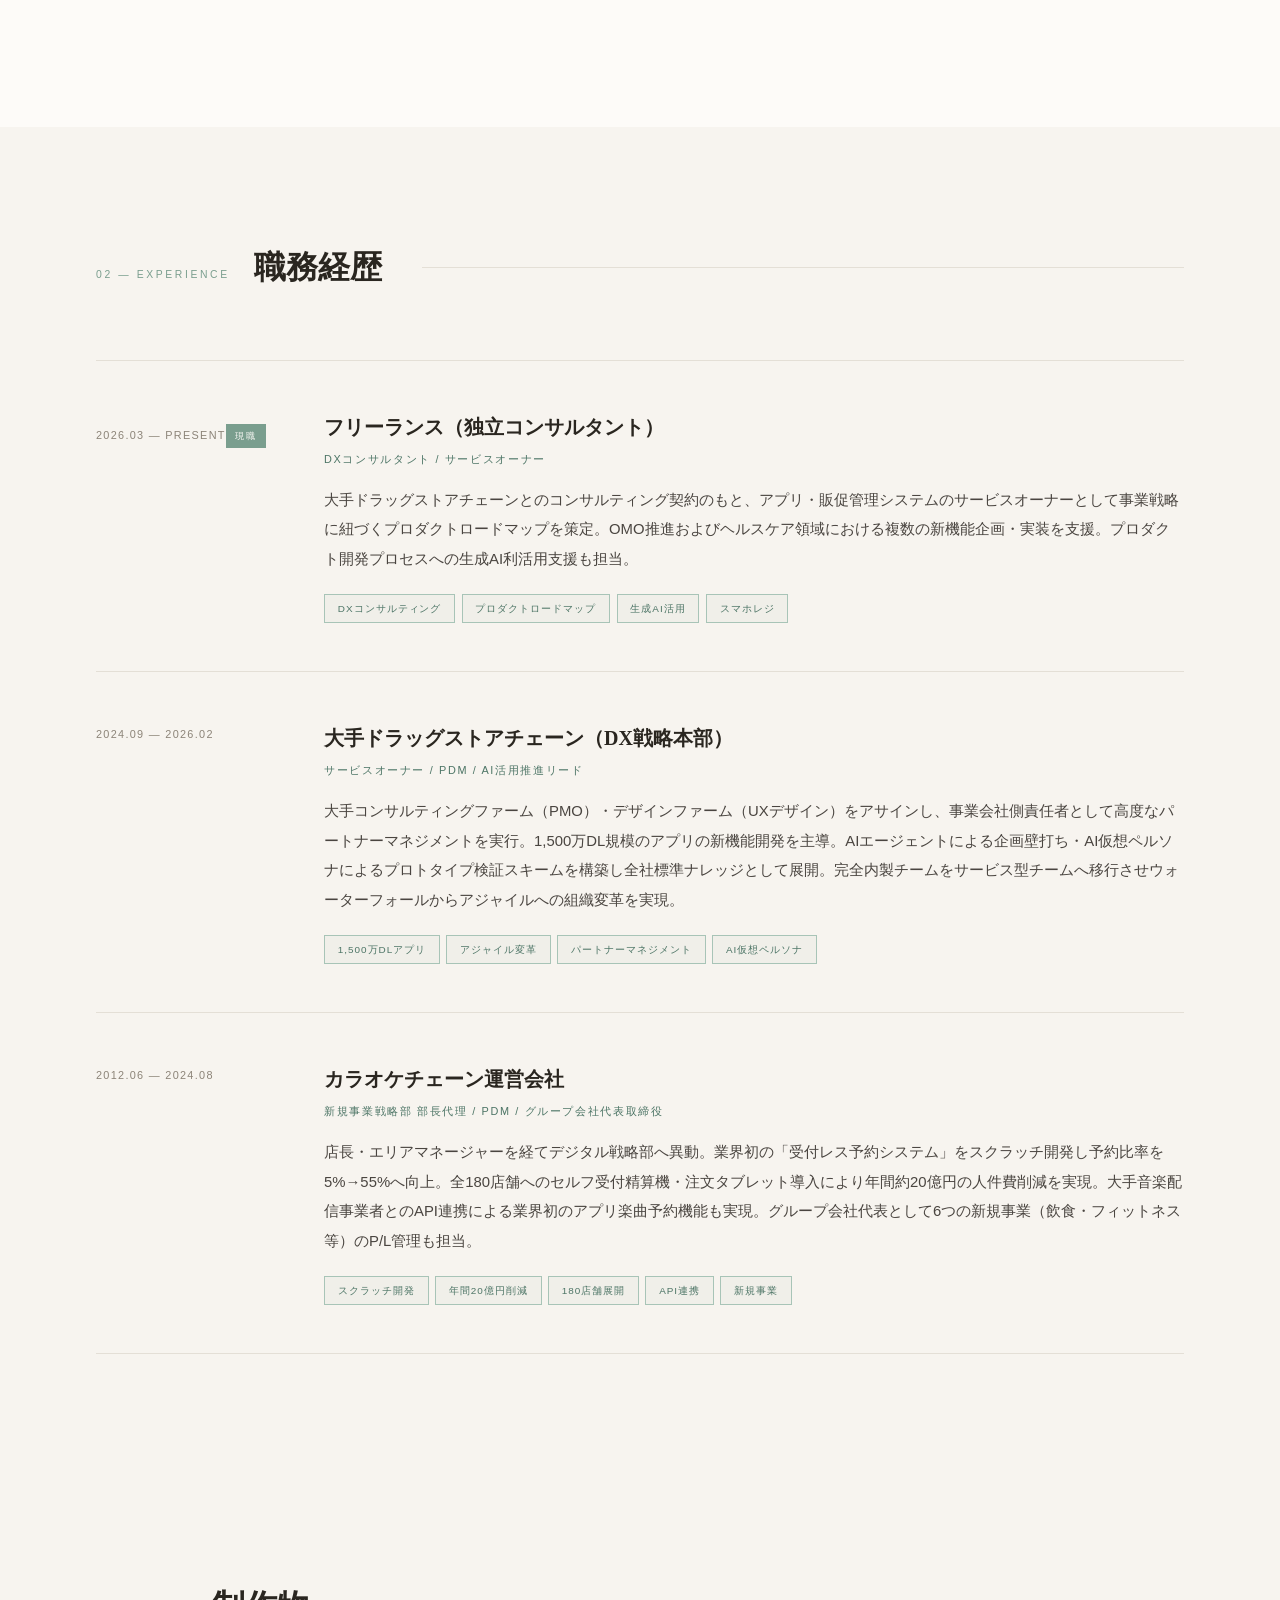
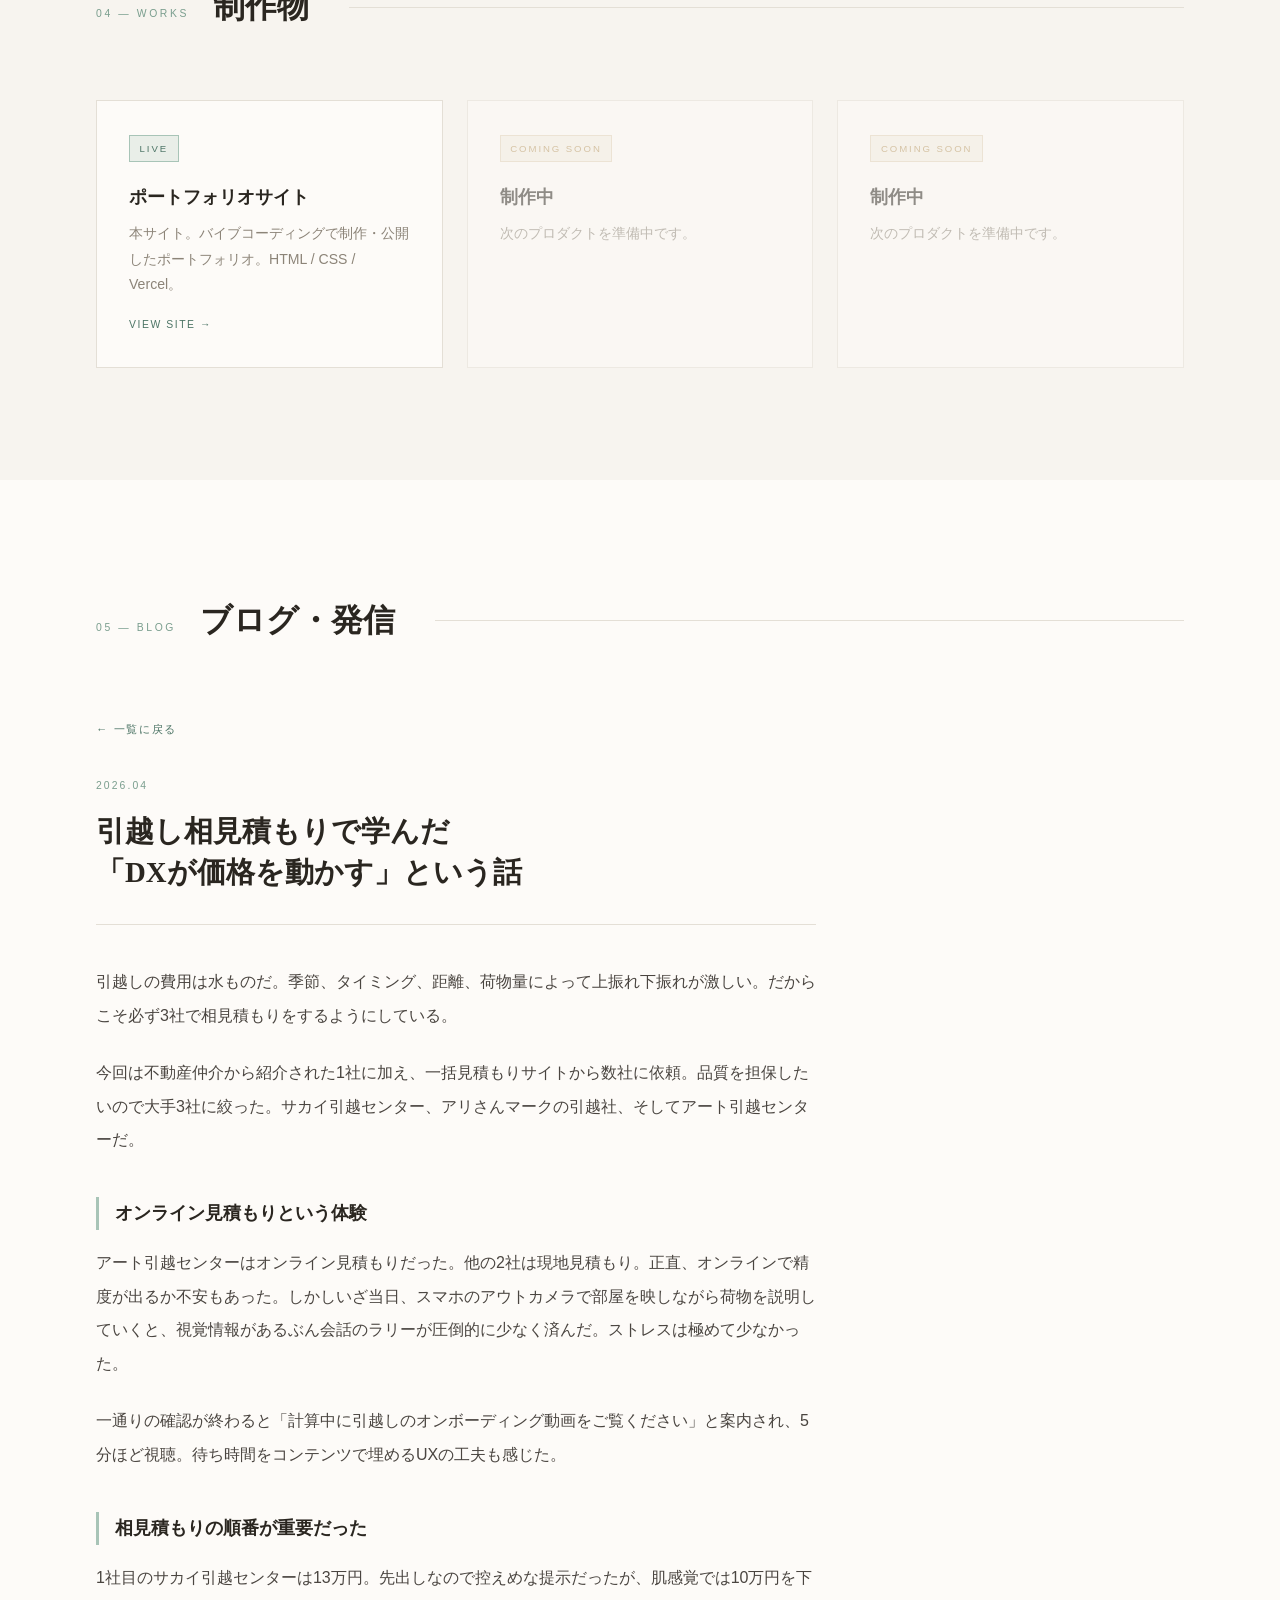
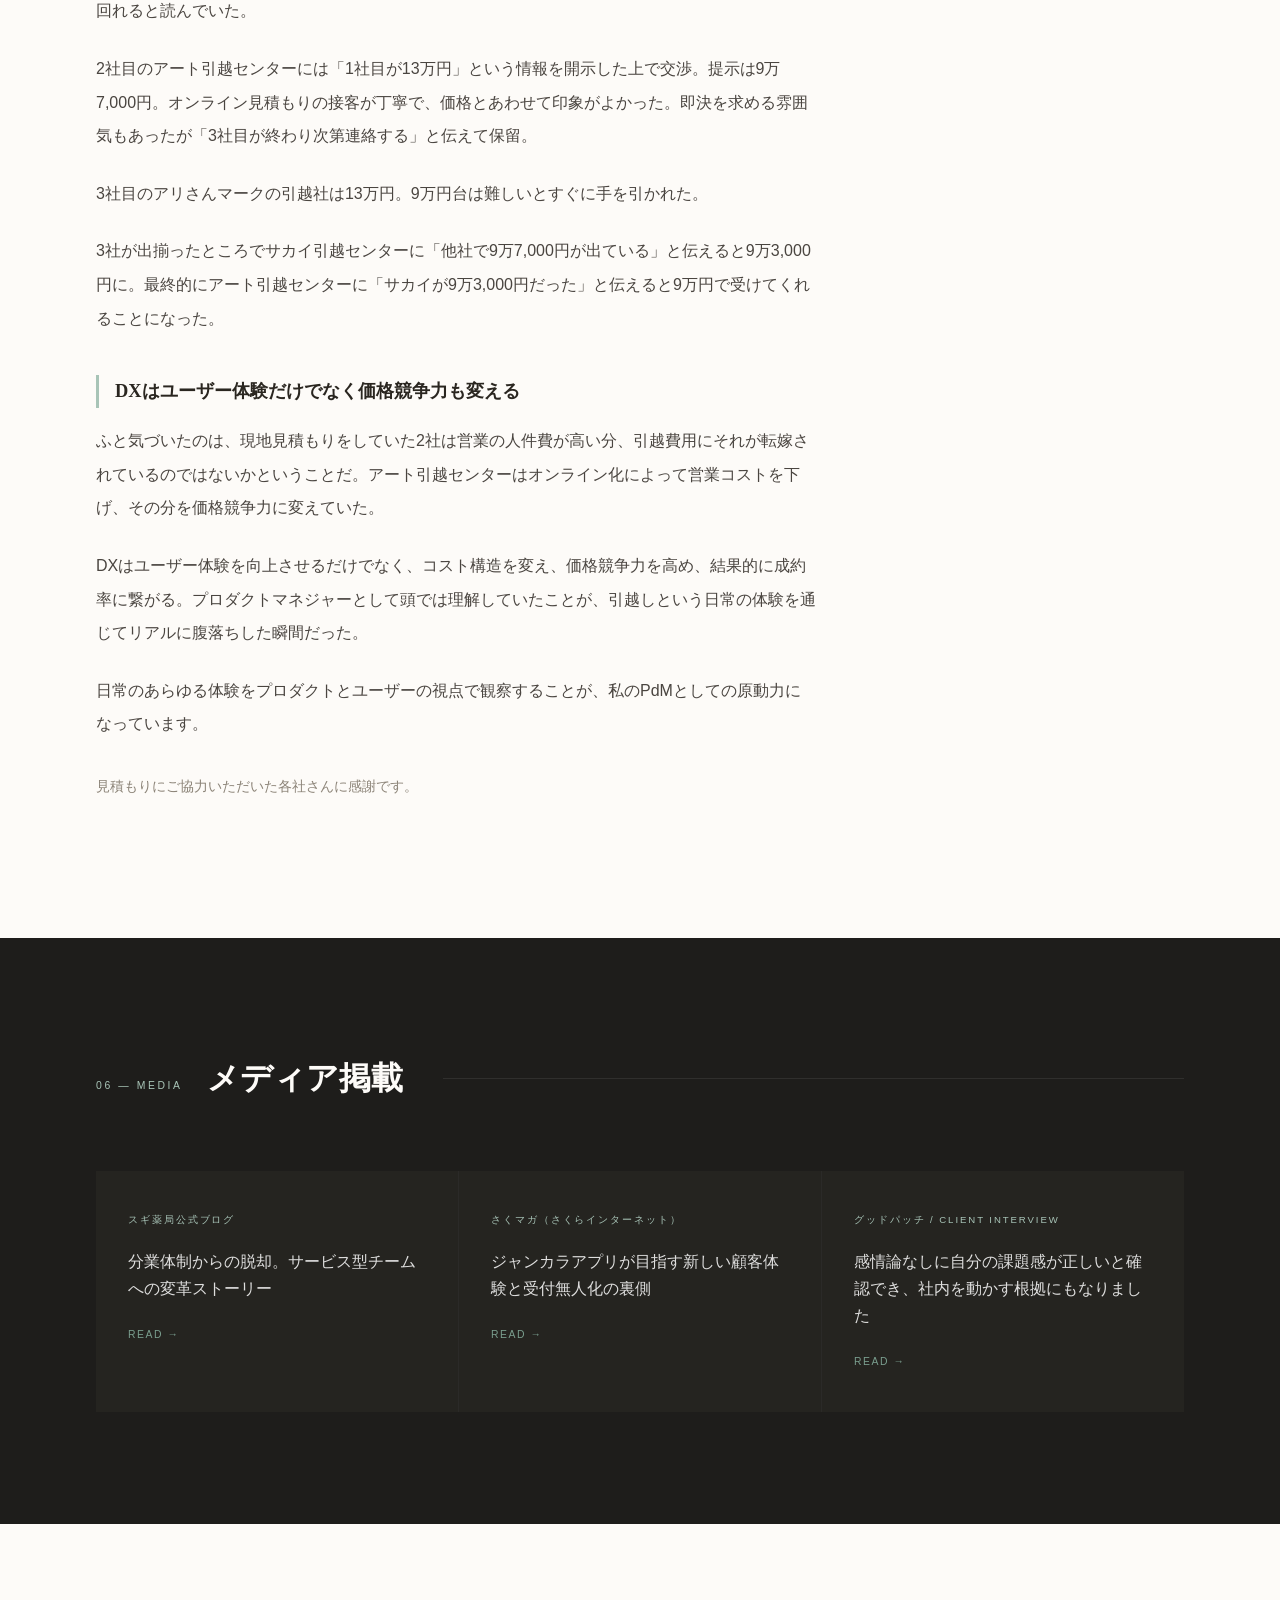
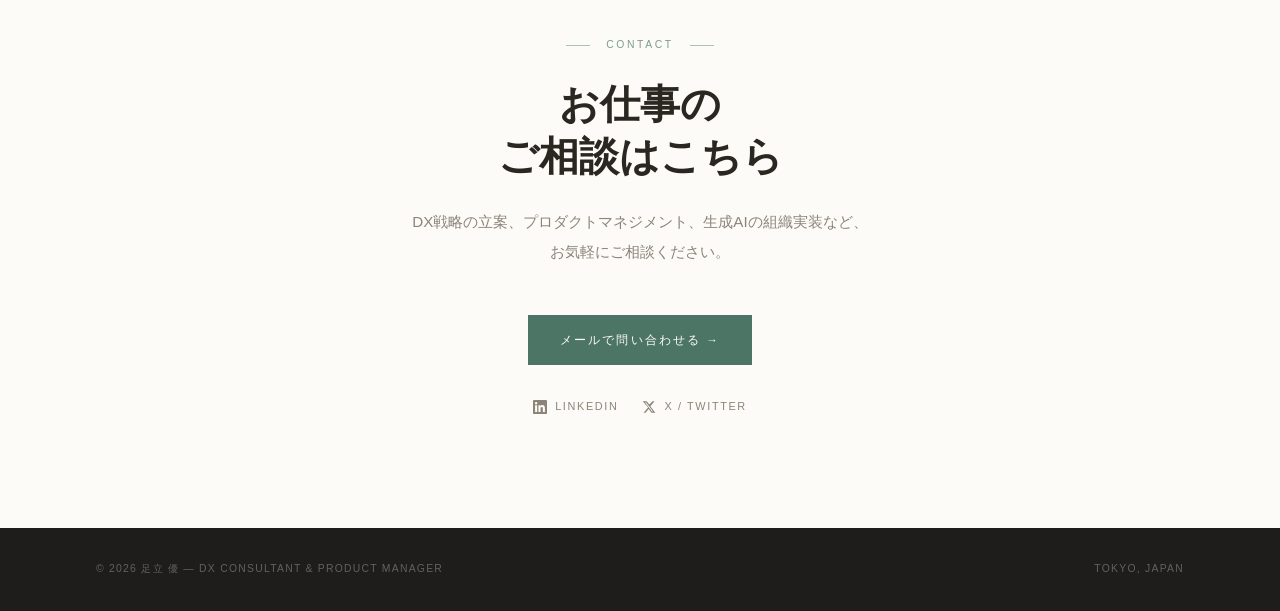
==== commit 3d05b950: "update" ====
--- a/index.html.html
+++ b/index.html.html
@@ -1,5 +1,5 @@
 <!DOCTYPE html>
-<!-- saved from url=(0045)file:///C:/Users/yuuad/Downloads/index_8.html -->
+<!-- saved from url=(0046)file:///C:/Users/yuuad/Downloads/index_10.html -->
 <html lang="ja"><head><meta http-equiv="Content-Type" content="text/html; charset=UTF-8">
 
 <meta name="viewport" content="width=device-width, initial-scale=1.0">
@@ -359,40 +359,6 @@
     padding-left: 1rem; border-left: 3px solid var(--sage-light);
   }
   .blog-post-note { font-size: 0.85rem !important; color: var(--muted) !important; margin-top: 2rem; }
-  .blog-reactions {
-    margin-top: 3rem; padding-top: 2rem;
-    border-top: 1px solid var(--border);
-  }
-  .reactions-label {
-    font-family: 'Josefin Sans', sans-serif;
-    font-size: 0.68rem; letter-spacing: 0.18em;
-    text-transform: uppercase; color: var(--muted);
-    margin-bottom: 1.2rem;
-  }
-  .reactions-buttons { display: flex; gap: 0.8rem; flex-wrap: wrap; }
-  .reaction-btn {
-    display: inline-flex; align-items: center; gap: 0.5rem;
-    padding: 0.7rem 1.2rem;
-    border: 1px solid var(--border);
-    background: var(--cream);
-    cursor: pointer;
-    transition: all 0.2s;
-    font-family: 'Noto Sans JP', sans-serif;
-    font-size: 0.85rem;
-    color: var(--muted);
-  }
-  .reaction-btn:hover { border-color: var(--sage-light); color: var(--sage-dark); background: rgba(122,158,142,0.06); }
-  .reaction-btn.reacted { border-color: var(--sage); background: rgba(122,158,142,0.12); color: var(--sage-dark); }
-  .reaction-icon { font-size: 1rem; }
-  .reaction-text { font-size: 0.82rem; }
-  .reaction-count {
-    font-family: 'Josefin Sans', sans-serif;
-    font-size: 0.72rem; font-weight: 400;
-    color: var(--sage-dark);
-    background: rgba(122,158,142,0.15);
-    padding: 0.1rem 0.5rem;
-    min-width: 1.5rem; text-align: center;
-  }
 
   footer { background: var(--dark-bg); color: rgba(255,255,255,0.3); padding: 2rem 6rem; display: flex; justify-content: space-between; align-items: center; }
   footer p { font-family: 'Josefin Sans', sans-serif; font-size: 0.65rem; letter-spacing: 0.12em; text-transform: uppercase; }
@@ -418,15 +384,15 @@
 <body>
 
 <nav>
-  <a href="file:///C:/Users/yuuad/Downloads/index_8.html#hero" class="nav-logo">足立 優</a>
+  <a href="file:///C:/Users/yuuad/Downloads/index_10.html#hero" class="nav-logo">足立 優</a>
   <div class="nav-right">
     <ul class="nav-links">
-      <li><a href="file:///C:/Users/yuuad/Downloads/index_8.html#about">About</a></li>
-      <li><a href="file:///C:/Users/yuuad/Downloads/index_8.html#experience">Experience</a></li>
-      <li><a href="file:///C:/Users/yuuad/Downloads/index_8.html#works">Works</a></li>
-      <li><a href="file:///C:/Users/yuuad/Downloads/index_8.html#blog">Blog</a></li>
-      <li><a href="file:///C:/Users/yuuad/Downloads/index_8.html#media">Media</a></li>
-      <li><a href="file:///C:/Users/yuuad/Downloads/index_8.html#contact">Contact</a></li>
+      <li><a href="file:///C:/Users/yuuad/Downloads/index_10.html#about">About</a></li>
+      <li><a href="file:///C:/Users/yuuad/Downloads/index_10.html#experience">Experience</a></li>
+      <li><a href="file:///C:/Users/yuuad/Downloads/index_10.html#works">Works</a></li>
+      <li><a href="file:///C:/Users/yuuad/Downloads/index_10.html#blog">Blog</a></li>
+      <li><a href="file:///C:/Users/yuuad/Downloads/index_10.html#media">Media</a></li>
+      <li><a href="file:///C:/Users/yuuad/Downloads/index_10.html#contact">Contact</a></li>
     </ul>
     <div class="nav-social">
       <a href="https://www.linkedin.com/in/%E5%84%AA-%E8%B6%B3%E7%AB%8B-1187ba326/" target="_blank" aria-label="LinkedIn">
@@ -449,8 +415,8 @@
     <p class="hero-name-en">Yuu Adachi</p>
     <p class="hero-desc">「徹底した顧客視点 × デジタル実装 × 組織変革」で企業の事業価値を最大化する、実効型DXコンサルタント。戦略策定からプロダクト開発・組織変革まで一気通貫で実行します。</p>
     <div class="hero-actions">
-      <a href="file:///C:/Users/yuuad/Downloads/index_8.html#contact" class="btn-primary">お問い合わせ →</a>
-      <a href="file:///C:/Users/yuuad/Downloads/index_8.html#experience" class="btn-secondary">経歴を見る</a>
+      <a href="file:///C:/Users/yuuad/Downloads/index_10.html#contact" class="btn-primary">お問い合わせ →</a>
+      <a href="file:///C:/Users/yuuad/Downloads/index_10.html#experience" class="btn-secondary">経歴を見る</a>
     </div>
   </div>
   <div class="hero-right">
@@ -489,12 +455,12 @@
 </section>
 
 <section id="about">
-  <div class="section-header fade-in">
+  <div class="section-header fade-in visible">
     <span class="section-eyebrow">01 — About</span>
     <h2 class="section-title">私について</h2>
     <div class="section-line"></div>
   </div>
-  <div class="about-grid fade-in">
+  <div class="about-grid fade-in visible">
     <div class="about-text">
       <p>飲食・小売業界での<strong>現場マネジメント経験</strong>を原体験に、テクノロジーで事業を変革するキャリアを歩んできました。カラオケチェーン運営会社では部長代理として、業界初の「受付レス予約システム」や自社専用デバイスのスクラッチ開発を主導。年間約<strong>20億円のコスト削減</strong>と過去最高益達成に貢献しました。</p>
       <p>大手ドラッグストアチェーンでは<strong>1,500万DL規模のアプリ</strong>のサービスオーナーとして、大手コンサルティングファームやデザインファームをマネジメントしながら、アジャイル組織への変革と生成AIのプロダクト開発プロセスへの実装を完遂。</p>
@@ -516,13 +482,13 @@
 </section>
 
 <section id="experience">
-  <div class="section-header fade-in">
+  <div class="section-header fade-in visible">
     <span class="section-eyebrow">02 — Experience</span>
     <h2 class="section-title">職務経歴</h2>
     <div class="section-line"></div>
   </div>
   <div class="exp-list">
-    <div class="exp-item fade-in">
+    <div class="exp-item fade-in visible">
       <div class="exp-period">2026.03 — Present<div class="exp-current">現職</div></div>
       <div>
         <div class="exp-company">フリーランス（独立コンサルタント）</div>
@@ -536,7 +502,7 @@
         </div>
       </div>
     </div>
-    <div class="exp-item fade-in">
+    <div class="exp-item fade-in visible">
       <div class="exp-period">2024.09 — 2026.02</div>
       <div>
         <div class="exp-company">大手ドラッグストアチェーン（DX戦略本部）</div>
@@ -550,7 +516,7 @@
         </div>
       </div>
     </div>
-    <div class="exp-item fade-in">
+    <div class="exp-item fade-in visible">
       <div class="exp-period">2012.06 — 2024.08</div>
       <div>
         <div class="exp-company">カラオケチェーン運営会社</div>
@@ -570,12 +536,12 @@
 
 <!-- WORKS -->
 <section id="works">
-  <div class="section-header fade-in">
+  <div class="section-header fade-in visible">
     <span class="section-eyebrow">04 — Works</span>
     <h2 class="section-title">制作物</h2>
     <div class="section-line"></div>
   </div>
-  <div class="works-grid fade-in">
+  <div class="works-grid fade-in visible">
     <a href="https://portfolio-bay-eight-86.vercel.app/" target="_blank" class="work-card">
       <div class="work-badge live">Live</div>
       <div class="work-name">ポートフォリオサイト</div>
@@ -597,25 +563,25 @@
 
 <!-- BLOG -->
 <section id="blog">
-  <div class="section-header fade-in">
+  <div class="section-header fade-in visible">
     <span class="section-eyebrow">05 — Blog</span>
     <h2 class="section-title">ブログ・発信</h2>
     <div class="section-line"></div>
   </div>
-  <div class="fade-in">
-    <div class="blog-list">
-      <a href="file:///C:/Users/yuuad/Downloads/index_8.html#blog-post-1" class="blog-item" onclick="togglePost(event, &#39;blog-post-1&#39;)">
+  <div class="fade-in visible">
+    <div class="blog-list" style="display: none;">
+      <a href="file:///C:/Users/yuuad/Downloads/index_10.html#blog-post-1" class="blog-item" onclick="togglePost(event, &#39;blog-post-1&#39;)">
         <div class="blog-date">2026.04</div>
         <div class="blog-title">引越し相見積もりで学んだ「DXが価格を動かす」という話</div>
         <div class="blog-arrow">Read →</div>
       </a>
-      <a href="file:///C:/Users/yuuad/Downloads/index_8.html#blog-post-2" class="blog-item" onclick="togglePost(event, &#39;blog-post-2&#39;)">
+      <a href="file:///C:/Users/yuuad/Downloads/index_10.html#blog-post-2" class="blog-item" onclick="togglePost(event, &#39;blog-post-2&#39;)">
         <div class="blog-date">2026.05</div>
         <div class="blog-title">人気ヘアサロンの体験をUXリサーチとして読み解く</div>
         <div class="blog-arrow">Read →</div>
       </a>
     </div>
-    <div id="blog-post-1" class="blog-post" style="display:none;">
+    <div id="blog-post-1" class="blog-post" style="display: block;">
       <button class="blog-close" onclick="togglePost(event, &#39;blog-post-1&#39;)">← 一覧に戻る</button>
       <div class="blog-post-header">
         <div class="blog-post-date">2026.04</div>
@@ -637,27 +603,8 @@
         <p>DXはユーザー体験を向上させるだけでなく、コスト構造を変え、価格競争力を高め、結果的に成約率に繋がる。プロダクトマネジャーとして頭では理解していたことが、引越しという日常の体験を通じてリアルに腹落ちした瞬間だった。</p>
         <p>日常のあらゆる体験をプロダクトとユーザーの視点で観察することが、私のPdMとしての原動力になっています。</p>
         <p class="blog-post-note">見積もりにご協力いただいた各社さんに感謝です。</p>
-        <div class="blog-reactions" id="reactions-1">
-          <p class="reactions-label">この記事はいかがでしたか？</p>
-          <div class="reactions-buttons">
-            <button class="reaction-btn" onclick="react(&#39;reactions-1&#39;, &#39;good&#39;)">
-              <span class="reaction-icon">👍</span>
-              <span class="reaction-text">参考になった</span>
-              <span class="reaction-count" id="reactions-1-good">0</span>
-            </button>
-            <button class="reaction-btn" onclick="react(&#39;reactions-1&#39;, &#39;more&#39;)">
-              <span class="reaction-icon">🔥</span>
-              <span class="reaction-text">もっと読みたい</span>
-              <span class="reaction-count" id="reactions-1-more">0</span>
-            </button>
-            <button class="reaction-btn" onclick="react(&#39;reactions-1&#39;, &#39;think&#39;)">
-              <span class="reaction-icon">🤔</span>
-              <span class="reaction-text">考えさせられた</span>
-              <span class="reaction-count" id="reactions-1-think">0</span>
-            </button>
-          </div>
-        </div>
-      </div>
+      </div>
+    </div>
     </div>
 
     <div id="blog-post-2" class="blog-post" style="display:none;">
@@ -686,38 +633,19 @@
         <p>ユーザーが言いたいことをうまく言語化できなくても、それを汲み取って返す力。スタイリストだけでなくアシスタントも含めたチーム全体がプロとして機能していること。SNSと現地体験が深く繋がっていること。</p>
         <p>これらは、専門的なアドバイスを必要とするプロダクト体験を設計する上でも、そのまま活かせる示唆だと感じた。「ユーザーが言語化できないニーズを引き出す設計」は、どの領域のプロダクトにも通じる普遍的なテーマだ。</p>
         <p>日常の体験から学べることは、まだまだたくさんある。</p>
-        <div class="blog-reactions" id="reactions-2">
-          <p class="reactions-label">この記事はいかがでしたか？</p>
-          <div class="reactions-buttons">
-            <button class="reaction-btn" onclick="react(&#39;reactions-2&#39;, &#39;good&#39;)">
-              <span class="reaction-icon">👍</span>
-              <span class="reaction-text">参考になった</span>
-              <span class="reaction-count" id="reactions-2-good">0</span>
-            </button>
-            <button class="reaction-btn" onclick="react(&#39;reactions-2&#39;, &#39;more&#39;)">
-              <span class="reaction-icon">🔥</span>
-              <span class="reaction-text">もっと読みたい</span>
-              <span class="reaction-count" id="reactions-2-more">0</span>
-            </button>
-            <button class="reaction-btn" onclick="react(&#39;reactions-2&#39;, &#39;think&#39;)">
-              <span class="reaction-icon">🤔</span>
-              <span class="reaction-text">考えさせられた</span>
-              <span class="reaction-count" id="reactions-2-think">0</span>
-            </button>
-          </div>
-        </div>
-      </div>
-    </div>
-  </div>
+      </div>
+    </div>
+    
+  
 </section>
 
 <section id="media">
-  <div class="section-header fade-in">
+  <div class="section-header fade-in visible">
     <span class="section-eyebrow">06 — Media</span>
     <h2 class="section-title">メディア掲載</h2>
     <div class="section-line"></div>
   </div>
-  <div class="media-grid fade-in">
+  <div class="media-grid fade-in visible">
     <a href="https://dx.sugi-recruit.jp/project-story/article/service-team" target="_blank" class="media-card">
       <div class="media-source">スギ薬局公式ブログ</div>
       <div class="media-title">分業体制からの脱却。サービス型チームへの変革ストーリー</div>
@@ -737,7 +665,7 @@
 </section>
 
 <section id="contact">
-  <div class="contact-inner fade-in">
+  <div class="contact-inner fade-in visible">
     <div class="contact-tag">Contact</div>
     <h2 class="contact-title">お仕事の<br>ご相談はこちら</h2>
     <p class="contact-sub">DX戦略の立案、プロダクトマネジメント、生成AIの組織実装など、<br>お気軽にご相談ください。</p>
@@ -766,20 +694,7 @@
   }, { threshold: 0.1 });
   document.querySelectorAll('.fade-in').forEach(el => observer.observe(el));
 
-  function react(blockId, type) {
-    const btn = document.querySelector(`#${blockId} .reaction-btn[onclick="react('${blockId}', '${type}')"]`);
-    const countEl = document.getElementById(`${blockId}-${type}`);
-    const alreadyReacted = btn.classList.contains('reacted');
-
-    if (alreadyReacted) {
-      btn.classList.remove('reacted');
-      countEl.textContent = Math.max(0, parseInt(countEl.textContent) - 1);
-    } else {
-      btn.classList.add('reacted');
-      countEl.textContent = parseInt(countEl.textContent) + 1;
-    }
-  }
-    event.preventDefault();
+  function togglePost(event, id) {
     const post = document.getElementById(id);
     const blogSection = document.getElementById('blog');
     const allPosts = blogSection.querySelectorAll('.blog-post');
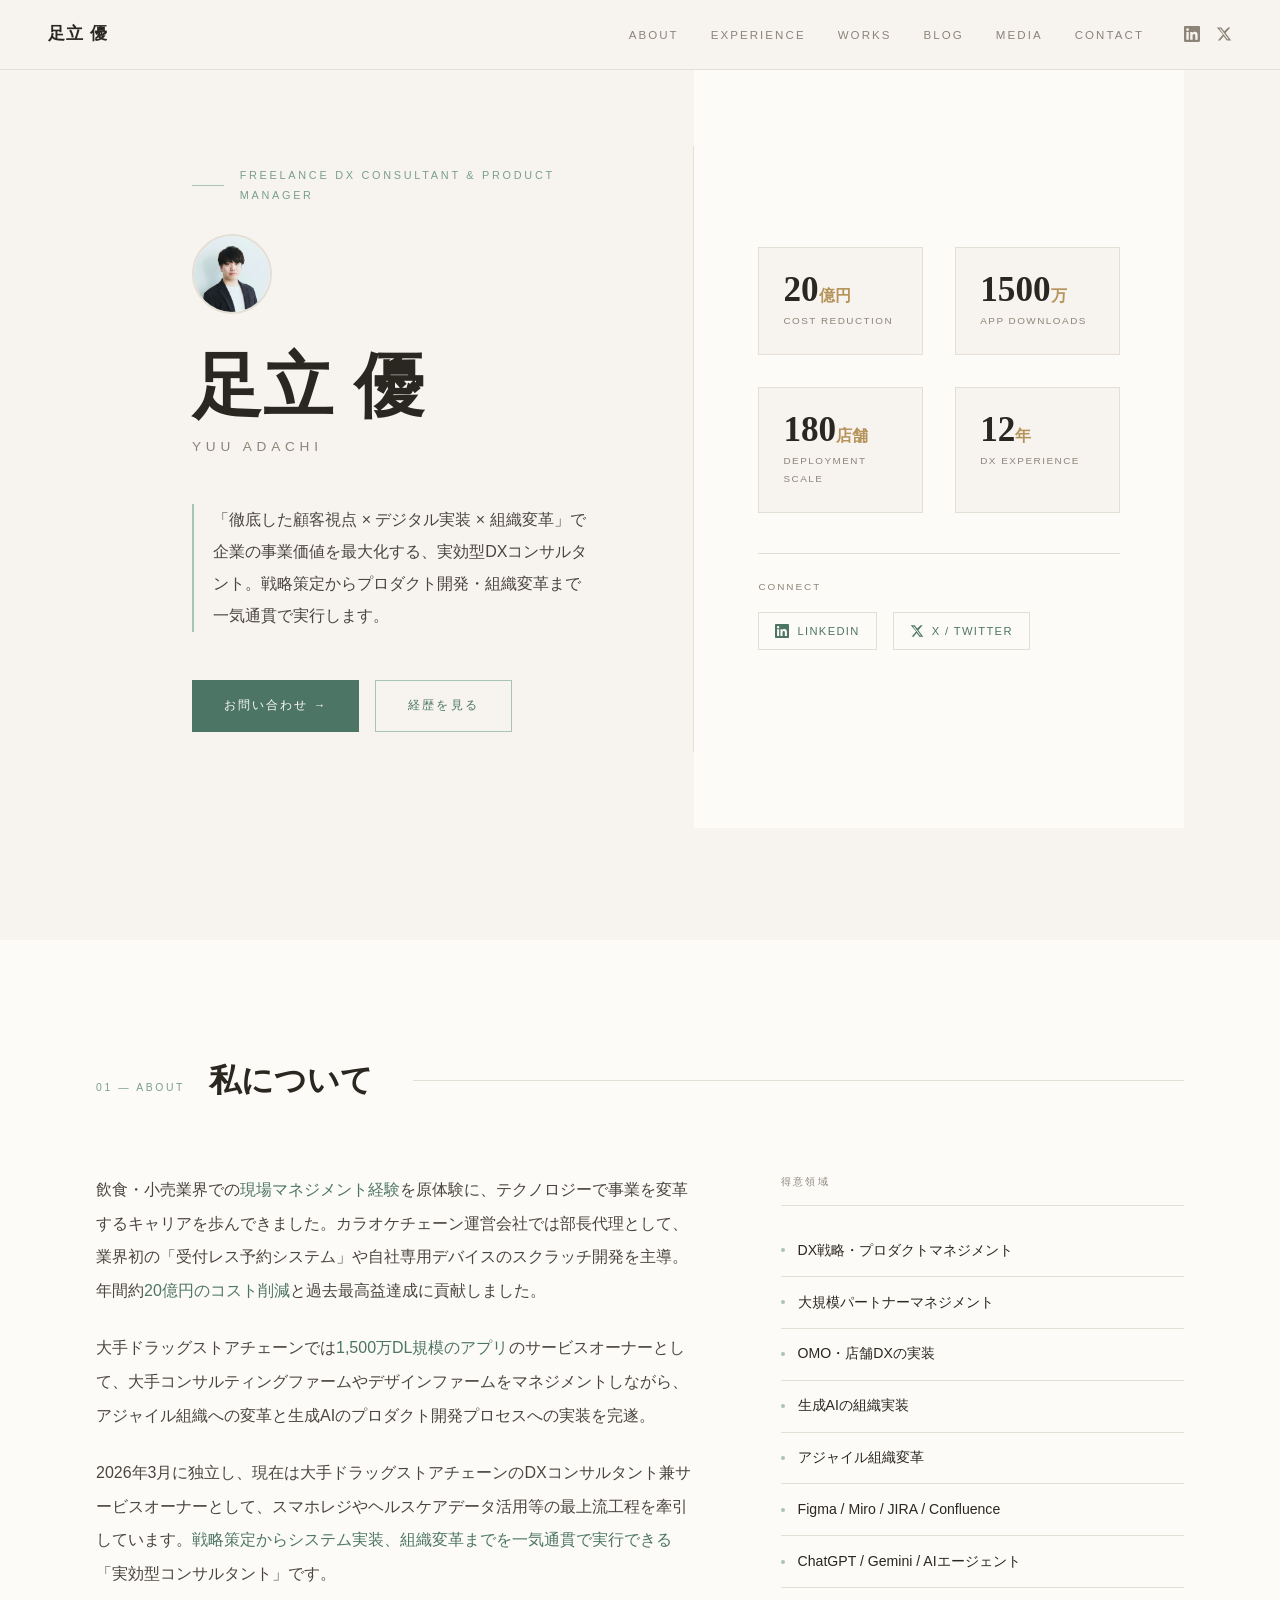
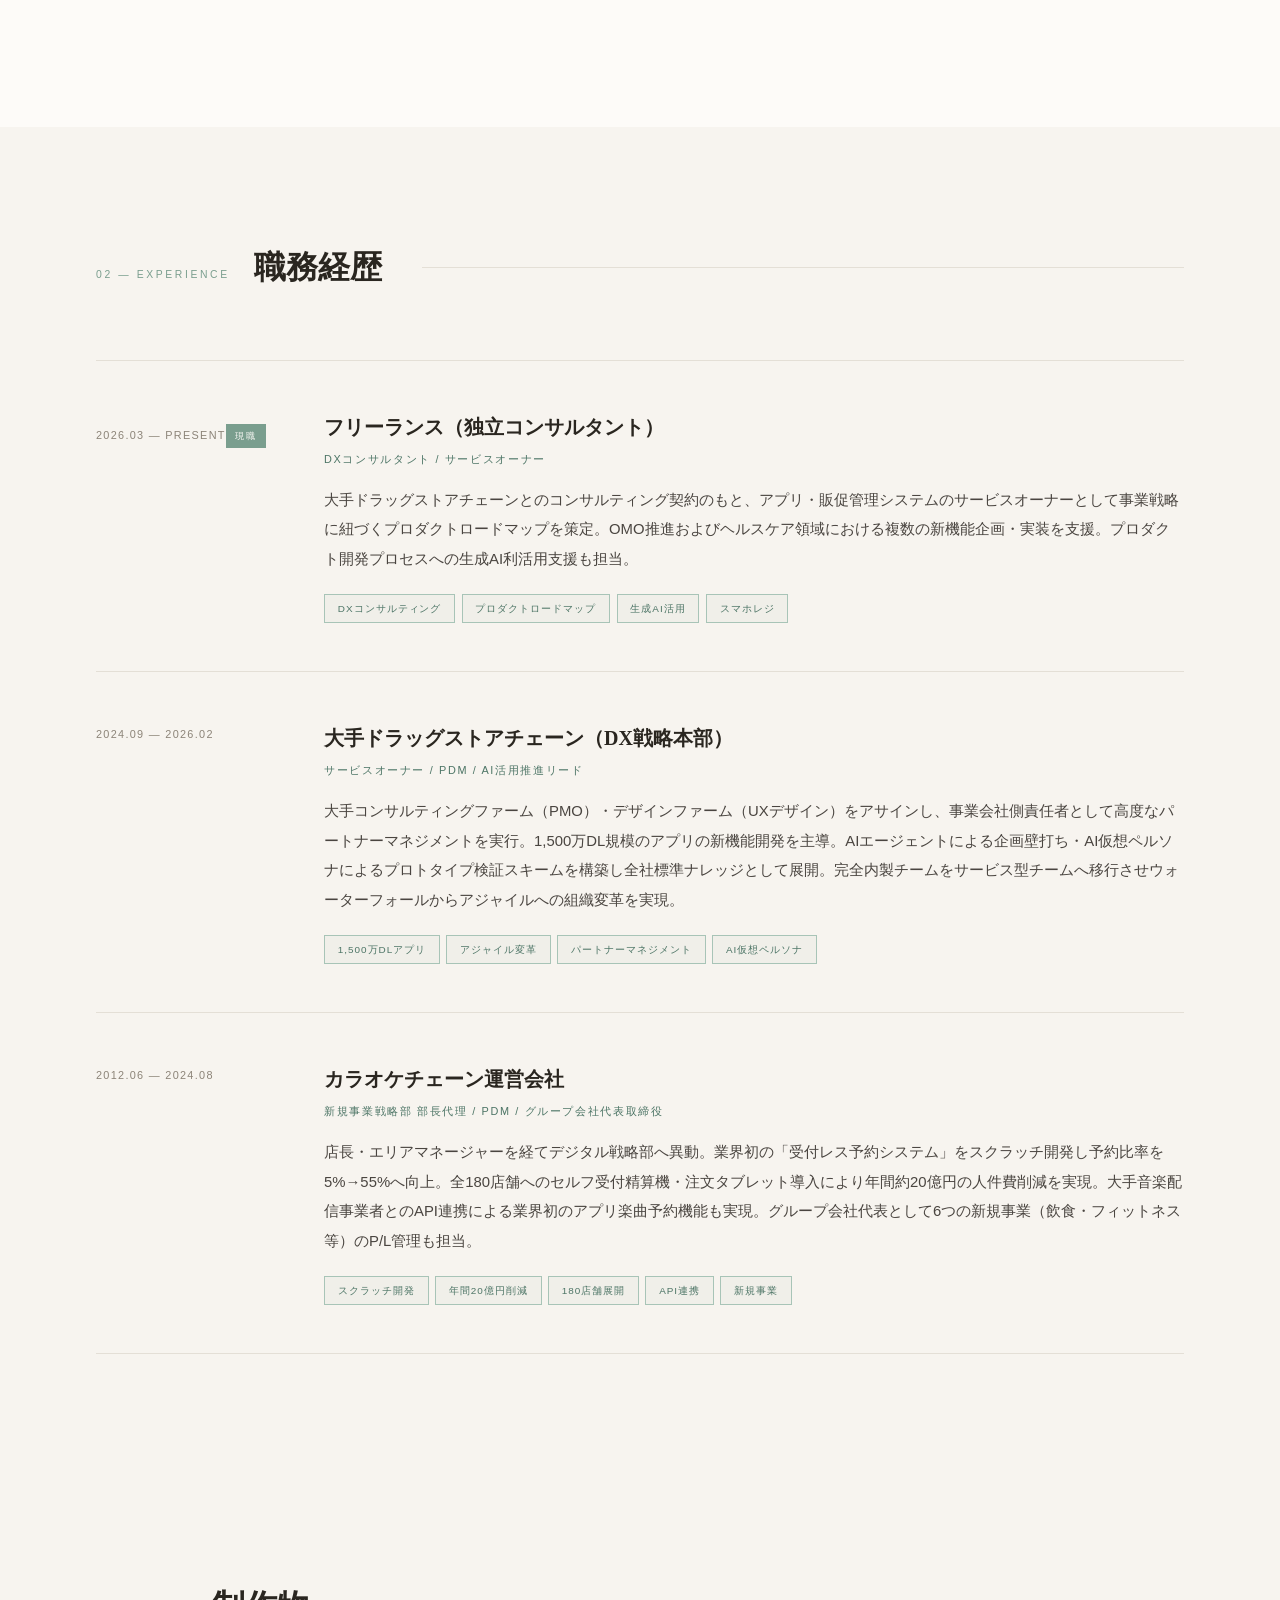
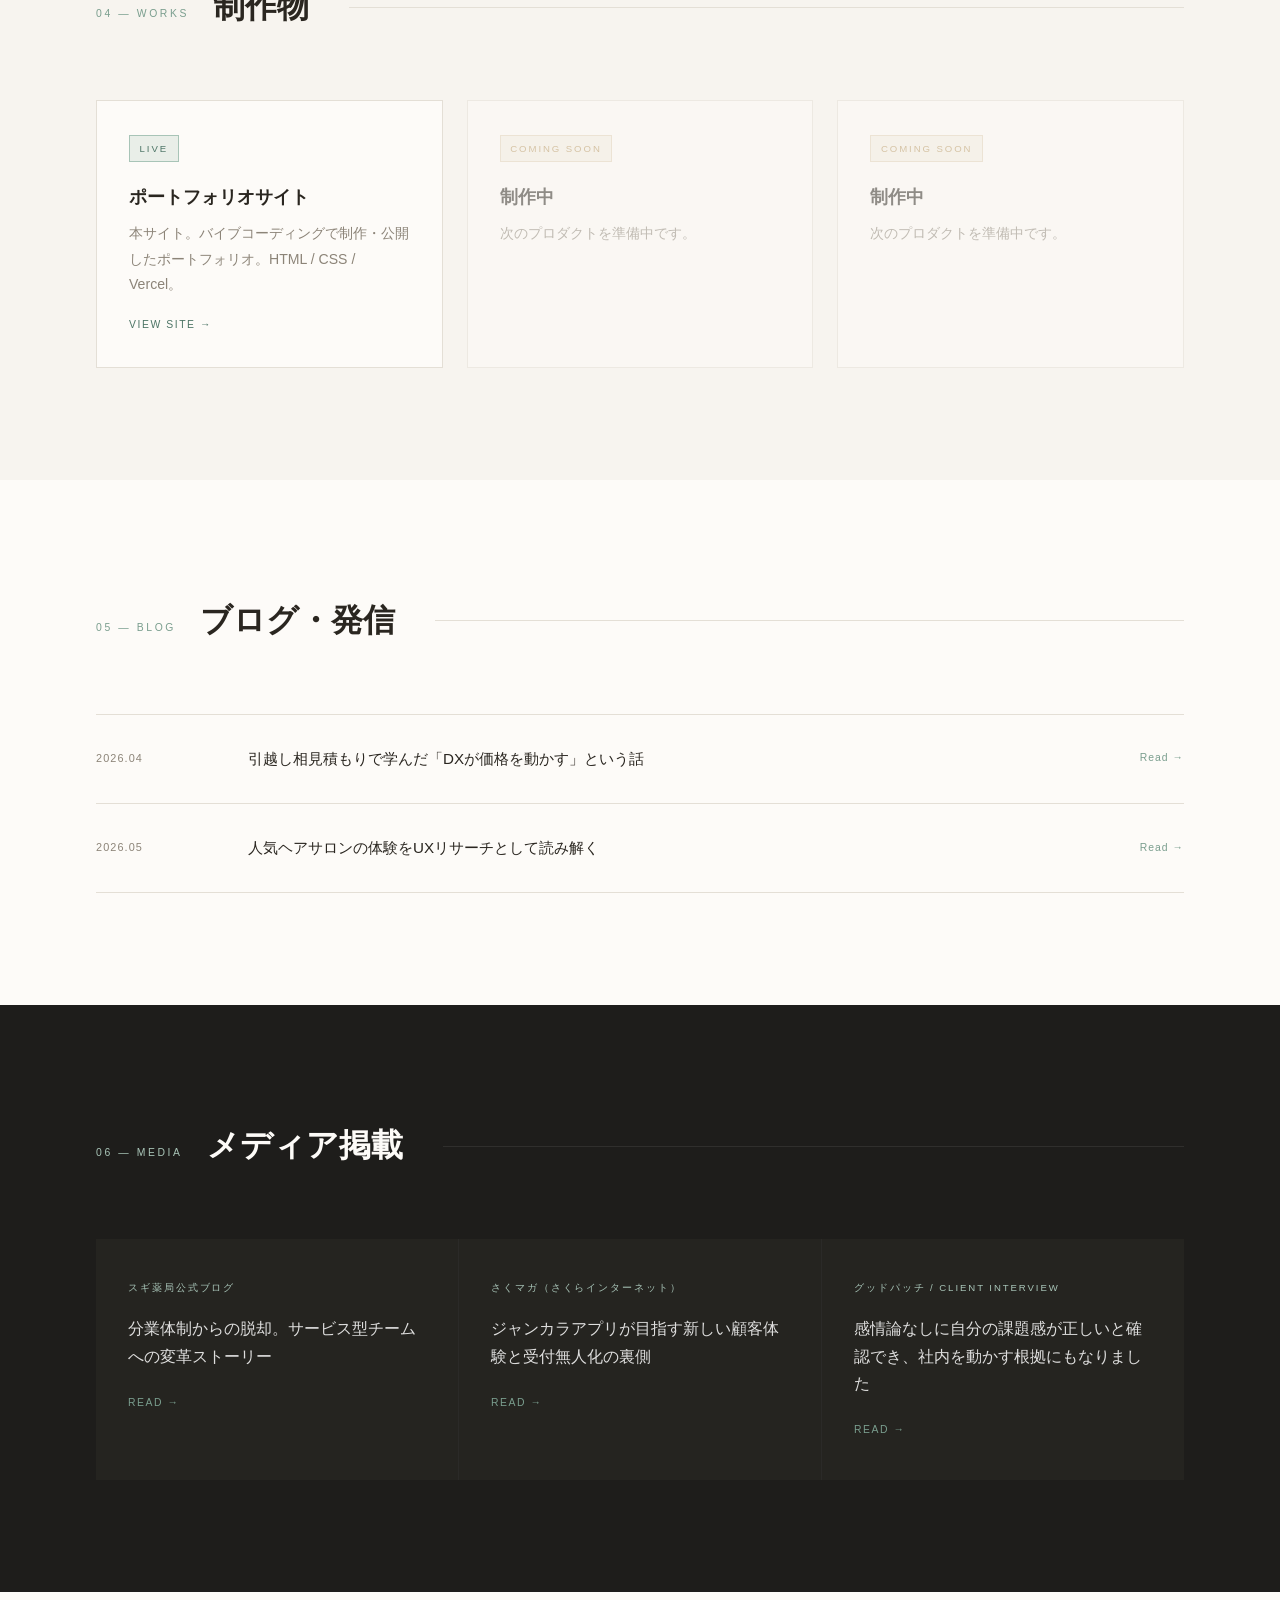
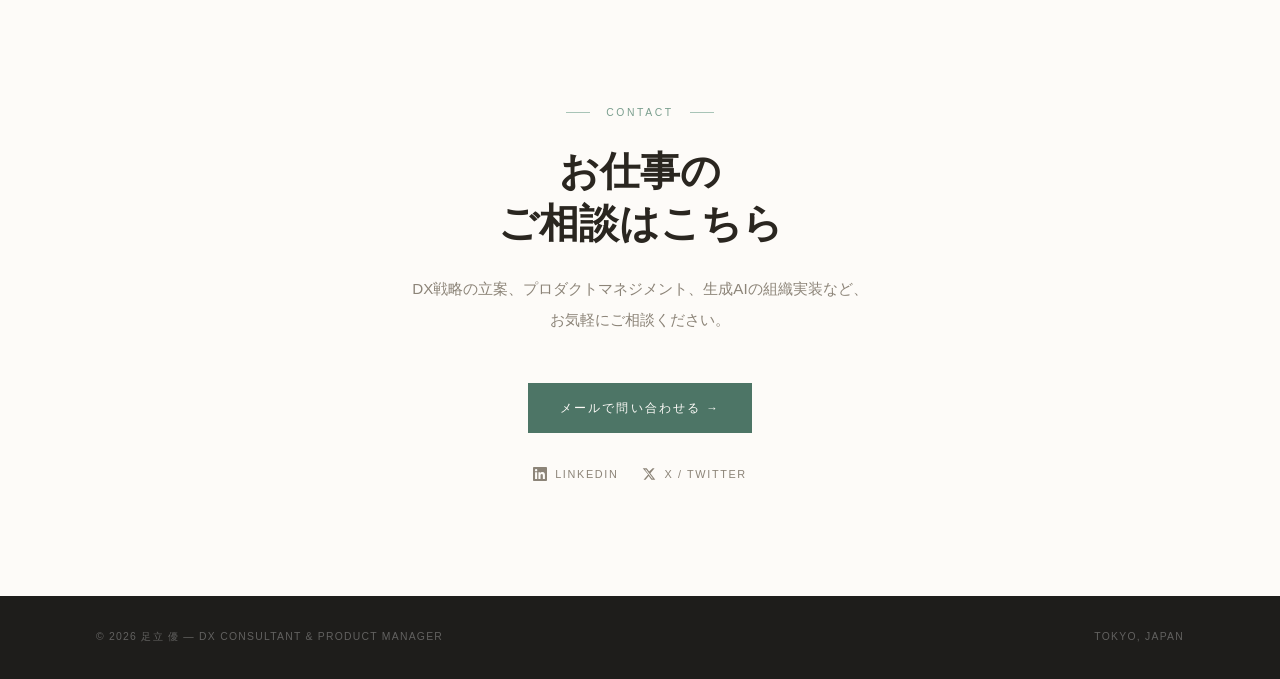
==== commit 9dfdf2b2: "スマホレスポンシブデザイン対応" ====
--- a/index.html.html
+++ b/index.html.html
@@ -1,5 +1,5 @@
 <!DOCTYPE html>
-<!-- saved from url=(0046)file:///C:/Users/yuuad/Downloads/index_10.html -->
+<!-- saved from url=(0046)file:///C:/Users/yuuad/Downloads/index_11.html -->
 <html lang="ja"><head><meta http-equiv="Content-Type" content="text/html; charset=UTF-8">
 
 <meta name="viewport" content="width=device-width, initial-scale=1.0">
@@ -362,37 +362,127 @@
 
   footer { background: var(--dark-bg); color: rgba(255,255,255,0.3); padding: 2rem 6rem; display: flex; justify-content: space-between; align-items: center; }
   footer p { font-family: 'Josefin Sans', sans-serif; font-size: 0.65rem; letter-spacing: 0.12em; text-transform: uppercase; }
-  .fade-in { opacity: 0; transform: translateY(16px); transition: opacity 0.8s ease, transform 0.8s ease; }
-  .fade-in.visible { opacity: 1; transform: translateY(0); }
+  .hamburger { display: none; }
+  .mobile-menu { display: none; }
+  .mobile-menu.open { display: flex; }
   @media (max-width: 960px) {
+    /* NAV */
     nav { padding: 1rem 1.5rem; }
-    .nav-links { gap: 1.2rem; }
+    .nav-right { gap: 1rem; }
+    .nav-links { display: none; }
+    .nav-social { display: none; }
+    .hamburger {
+      display: flex; flex-direction: column; justify-content: center;
+      gap: 5px; cursor: pointer; padding: 4px;
+      background: none; border: none;
+    }
+    .hamburger span {
+      display: block; width: 22px; height: 1.5px;
+      background: var(--ink); transition: all 0.3s;
+    }
+    .mobile-menu {
+      display: none;
+      position: fixed; top: 0; left: 0; right: 0; bottom: 0;
+      background: var(--warm-white);
+      z-index: 200;
+      flex-direction: column;
+      align-items: center; justify-content: center;
+      gap: 2.5rem;
+    }
+    .mobile-menu.open { display: flex; }
+    .mobile-menu a {
+      font-family: 'Shippori Mincho', serif;
+      font-size: 1.8rem; font-weight: 800;
+      color: var(--ink); text-decoration: none;
+      letter-spacing: 0.05em;
+    }
+    .mobile-menu-close {
+      position: absolute; top: 1.5rem; right: 1.5rem;
+      font-family: 'Josefin Sans', sans-serif;
+      font-size: 0.7rem; letter-spacing: 0.2em;
+      text-transform: uppercase; color: var(--muted);
+      background: none; border: none; cursor: pointer;
+    }
+    .mobile-social {
+      display: flex; gap: 1.5rem; margin-top: 1rem;
+    }
+    .mobile-social a { color: var(--muted); }
+    .mobile-social svg { width: 20px; height: 20px; fill: currentColor; }
+
+    /* HERO */
     #hero { grid-template-columns: 1fr; min-height: auto; }
-    .hero-left { padding: 5rem 2rem 3rem; }
+    .hero-left { padding: 5rem 1.5rem 2.5rem; }
     .hero-left::after { display: none; }
-    .hero-right { padding: 3rem 2rem; }
-    .stat-grid { grid-template-columns: repeat(2, 1fr); }
-    section { padding: 5rem 2rem; }
-    .about-grid { grid-template-columns: 1fr; gap: 3rem; }
-    .exp-item { grid-template-columns: 1fr; gap: 0.3rem; }
+    .hero-name { font-size: 3rem; }
+    .hero-desc { font-size: 0.95rem; max-width: 100%; }
+    .hero-actions { flex-direction: column; }
+    .btn-primary, .btn-secondary { text-align: center; justify-content: center; }
+    .hero-right { padding: 2.5rem 1.5rem; }
+    .stat-grid { grid-template-columns: repeat(2, 1fr); gap: 1rem; }
+    .stat-num { font-size: 1.8rem; }
+    .hero-social-block { padding-top: 1.2rem; }
+    .social-links { flex-wrap: wrap; }
+
+    /* SECTIONS */
+    section { padding: 4rem 1.5rem; }
+    .section-title { font-size: 1.6rem; }
+    .section-header { gap: 1rem; margin-bottom: 2.5rem; }
+    .section-line { display: none; }
+
+    /* ABOUT */
+    .about-grid { grid-template-columns: 1fr; gap: 2.5rem; }
+    .about-text p { font-size: 0.95rem; }
+
+    /* EXPERIENCE */
+    .exp-item { grid-template-columns: 1fr; gap: 0.5rem; padding: 2rem 0; }
+    .exp-company { font-size: 1.1rem; }
+    .exp-desc { font-size: 0.9rem; }
+
+    /* WORKS */
+    .works-grid { grid-template-columns: 1fr; gap: 1rem; }
+
+    /* BLOG */
+    .blog-item { grid-template-columns: 1fr auto; gap: 1rem; }
+    .blog-date { display: none; }
+    .blog-post-title { font-size: 1.4rem; }
+    .blog-post-body p { font-size: 0.93rem; }
+    .reactions-buttons { flex-direction: column; gap: 0.6rem; }
+    .reaction-btn { width: 100%; justify-content: space-between; }
+
+    /* MEDIA */
     .media-grid { grid-template-columns: 1fr; background: none; gap: 1px; }
-    .works-grid { grid-template-columns: 1fr; }
-    footer { flex-direction: column; gap: 0.8rem; text-align: center; padding: 1.8rem 2rem; }
+
+    /* CONTACT */
+    .contact-title { font-size: 1.8rem; }
+    .contact-sub { font-size: 0.9rem; }
+    .contact-social { flex-direction: column; align-items: center; gap: 1rem; }
+
+    /* FOOTER */
+    footer { flex-direction: column; gap: 0.8rem; text-align: center; padding: 1.8rem 1.5rem; }
+  }
+
+  @media (max-width: 480px) {
+    .hero-name { font-size: 2.5rem; }
+    .stat-grid { grid-template-columns: repeat(2, 1fr); gap: 0.8rem; }
+    .stat-num { font-size: 1.5rem; }
+    .exp-tags { gap: 0.3rem; }
+    .exp-tag { font-size: 0.58rem; }
+    .blog-post-title { font-size: 1.2rem; }
   }
 </style>
 </head>
 <body>
 
 <nav>
-  <a href="file:///C:/Users/yuuad/Downloads/index_10.html#hero" class="nav-logo">足立 優</a>
+  <a href="file:///C:/Users/yuuad/Downloads/index_11.html#hero" class="nav-logo">足立 優</a>
   <div class="nav-right">
     <ul class="nav-links">
-      <li><a href="file:///C:/Users/yuuad/Downloads/index_10.html#about">About</a></li>
-      <li><a href="file:///C:/Users/yuuad/Downloads/index_10.html#experience">Experience</a></li>
-      <li><a href="file:///C:/Users/yuuad/Downloads/index_10.html#works">Works</a></li>
-      <li><a href="file:///C:/Users/yuuad/Downloads/index_10.html#blog">Blog</a></li>
-      <li><a href="file:///C:/Users/yuuad/Downloads/index_10.html#media">Media</a></li>
-      <li><a href="file:///C:/Users/yuuad/Downloads/index_10.html#contact">Contact</a></li>
+      <li><a href="file:///C:/Users/yuuad/Downloads/index_11.html#about">About</a></li>
+      <li><a href="file:///C:/Users/yuuad/Downloads/index_11.html#experience">Experience</a></li>
+      <li><a href="file:///C:/Users/yuuad/Downloads/index_11.html#works">Works</a></li>
+      <li><a href="file:///C:/Users/yuuad/Downloads/index_11.html#blog">Blog</a></li>
+      <li><a href="file:///C:/Users/yuuad/Downloads/index_11.html#media">Media</a></li>
+      <li><a href="file:///C:/Users/yuuad/Downloads/index_11.html#contact">Contact</a></li>
     </ul>
     <div class="nav-social">
       <a href="https://www.linkedin.com/in/%E5%84%AA-%E8%B6%B3%E7%AB%8B-1187ba326/" target="_blank" aria-label="LinkedIn">
@@ -402,8 +492,30 @@
         <svg viewBox="0 0 24 24"><path d="M18.244 2.25h3.308l-7.227 8.26 8.502 11.24H16.17l-4.714-6.231-5.401 6.231H2.746l7.73-8.835L1.254 2.25H8.08l4.253 5.622zm-1.161 17.52h1.833L7.084 4.126H5.117z"></path></svg>
       </a>
     </div>
+    <button class="hamburger" onclick="toggleMenu()" aria-label="メニュー">
+      <span></span><span></span><span></span>
+    </button>
   </div>
 </nav>
+
+<!-- MOBILE MENU -->
+<div class="mobile-menu" id="mobileMenu">
+  <button class="mobile-menu-close" onclick="toggleMenu()">✕ Close</button>
+  <a href="file:///C:/Users/yuuad/Downloads/index_11.html#about" onclick="toggleMenu()">About</a>
+  <a href="file:///C:/Users/yuuad/Downloads/index_11.html#experience" onclick="toggleMenu()">Experience</a>
+  <a href="file:///C:/Users/yuuad/Downloads/index_11.html#works" onclick="toggleMenu()">Works</a>
+  <a href="file:///C:/Users/yuuad/Downloads/index_11.html#blog" onclick="toggleMenu()">Blog</a>
+  <a href="file:///C:/Users/yuuad/Downloads/index_11.html#media" onclick="toggleMenu()">Media</a>
+  <a href="file:///C:/Users/yuuad/Downloads/index_11.html#contact" onclick="toggleMenu()">Contact</a>
+  <div class="mobile-social">
+    <a href="https://www.linkedin.com/in/%E5%84%AA-%E8%B6%B3%E7%AB%8B-1187ba326/" target="_blank">
+      <svg viewBox="0 0 24 24"><path d="M20.447 20.452h-3.554v-5.569c0-1.328-.027-3.037-1.852-3.037-1.853 0-2.136 1.445-2.136 2.939v5.667H9.351V9h3.414v1.561h.046c.477-.9 1.637-1.85 3.37-1.85 3.601 0 4.267 2.37 4.267 5.455v6.286zM5.337 7.433a2.062 2.062 0 0 1-2.063-2.065 2.064 2.064 0 1 1 2.063 2.065zm1.782 13.019H3.555V9h3.564v11.452zM22.225 0H1.771C.792 0 0 .774 0 1.729v20.542C0 23.227.792 24 1.771 24h20.451C23.2 24 24 23.227 24 22.271V1.729C24 .774 23.2 0 22.222 0h.003z"></path></svg>
+    </a>
+    <a href="https://x.com/yuuadachiuun" target="_blank">
+      <svg viewBox="0 0 24 24"><path d="M18.244 2.25h3.308l-7.227 8.26 8.502 11.24H16.17l-4.714-6.231-5.401 6.231H2.746l7.73-8.835L1.254 2.25H8.08l4.253 5.622zm-1.161 17.52h1.833L7.084 4.126H5.117z"></path></svg>
+    </a>
+  </div>
+</div>
 
 <section id="hero">
   <div class="hero-left">
@@ -415,8 +527,8 @@
     <p class="hero-name-en">Yuu Adachi</p>
     <p class="hero-desc">「徹底した顧客視点 × デジタル実装 × 組織変革」で企業の事業価値を最大化する、実効型DXコンサルタント。戦略策定からプロダクト開発・組織変革まで一気通貫で実行します。</p>
     <div class="hero-actions">
-      <a href="file:///C:/Users/yuuad/Downloads/index_10.html#contact" class="btn-primary">お問い合わせ →</a>
-      <a href="file:///C:/Users/yuuad/Downloads/index_10.html#experience" class="btn-secondary">経歴を見る</a>
+      <a href="file:///C:/Users/yuuad/Downloads/index_11.html#contact" class="btn-primary">お問い合わせ →</a>
+      <a href="file:///C:/Users/yuuad/Downloads/index_11.html#experience" class="btn-secondary">経歴を見る</a>
     </div>
   </div>
   <div class="hero-right">
@@ -455,12 +567,12 @@
 </section>
 
 <section id="about">
-  <div class="section-header fade-in visible">
+  <div class="section-header fade-in">
     <span class="section-eyebrow">01 — About</span>
     <h2 class="section-title">私について</h2>
     <div class="section-line"></div>
   </div>
-  <div class="about-grid fade-in visible">
+  <div class="about-grid fade-in">
     <div class="about-text">
       <p>飲食・小売業界での<strong>現場マネジメント経験</strong>を原体験に、テクノロジーで事業を変革するキャリアを歩んできました。カラオケチェーン運営会社では部長代理として、業界初の「受付レス予約システム」や自社専用デバイスのスクラッチ開発を主導。年間約<strong>20億円のコスト削減</strong>と過去最高益達成に貢献しました。</p>
       <p>大手ドラッグストアチェーンでは<strong>1,500万DL規模のアプリ</strong>のサービスオーナーとして、大手コンサルティングファームやデザインファームをマネジメントしながら、アジャイル組織への変革と生成AIのプロダクト開発プロセスへの実装を完遂。</p>
@@ -482,13 +594,13 @@
 </section>
 
 <section id="experience">
-  <div class="section-header fade-in visible">
+  <div class="section-header fade-in">
     <span class="section-eyebrow">02 — Experience</span>
     <h2 class="section-title">職務経歴</h2>
     <div class="section-line"></div>
   </div>
   <div class="exp-list">
-    <div class="exp-item fade-in visible">
+    <div class="exp-item fade-in">
       <div class="exp-period">2026.03 — Present<div class="exp-current">現職</div></div>
       <div>
         <div class="exp-company">フリーランス（独立コンサルタント）</div>
@@ -502,7 +614,7 @@
         </div>
       </div>
     </div>
-    <div class="exp-item fade-in visible">
+    <div class="exp-item fade-in">
       <div class="exp-period">2024.09 — 2026.02</div>
       <div>
         <div class="exp-company">大手ドラッグストアチェーン（DX戦略本部）</div>
@@ -516,7 +628,7 @@
         </div>
       </div>
     </div>
-    <div class="exp-item fade-in visible">
+    <div class="exp-item fade-in">
       <div class="exp-period">2012.06 — 2024.08</div>
       <div>
         <div class="exp-company">カラオケチェーン運営会社</div>
@@ -536,12 +648,12 @@
 
 <!-- WORKS -->
 <section id="works">
-  <div class="section-header fade-in visible">
+  <div class="section-header fade-in">
     <span class="section-eyebrow">04 — Works</span>
     <h2 class="section-title">制作物</h2>
     <div class="section-line"></div>
   </div>
-  <div class="works-grid fade-in visible">
+  <div class="works-grid fade-in">
     <a href="https://portfolio-bay-eight-86.vercel.app/" target="_blank" class="work-card">
       <div class="work-badge live">Live</div>
       <div class="work-name">ポートフォリオサイト</div>
@@ -563,25 +675,25 @@
 
 <!-- BLOG -->
 <section id="blog">
-  <div class="section-header fade-in visible">
+  <div class="section-header fade-in">
     <span class="section-eyebrow">05 — Blog</span>
     <h2 class="section-title">ブログ・発信</h2>
     <div class="section-line"></div>
   </div>
-  <div class="fade-in visible">
-    <div class="blog-list" style="display: none;">
-      <a href="file:///C:/Users/yuuad/Downloads/index_10.html#blog-post-1" class="blog-item" onclick="togglePost(event, &#39;blog-post-1&#39;)">
+  <div class="fade-in">
+    <div class="blog-list">
+      <a href="file:///C:/Users/yuuad/Downloads/index_11.html#blog-post-1" class="blog-item" onclick="togglePost(event, &#39;blog-post-1&#39;)">
         <div class="blog-date">2026.04</div>
         <div class="blog-title">引越し相見積もりで学んだ「DXが価格を動かす」という話</div>
         <div class="blog-arrow">Read →</div>
       </a>
-      <a href="file:///C:/Users/yuuad/Downloads/index_10.html#blog-post-2" class="blog-item" onclick="togglePost(event, &#39;blog-post-2&#39;)">
+      <a href="file:///C:/Users/yuuad/Downloads/index_11.html#blog-post-2" class="blog-item" onclick="togglePost(event, &#39;blog-post-2&#39;)">
         <div class="blog-date">2026.05</div>
         <div class="blog-title">人気ヘアサロンの体験をUXリサーチとして読み解く</div>
         <div class="blog-arrow">Read →</div>
       </a>
     </div>
-    <div id="blog-post-1" class="blog-post" style="display: block;">
+    <div id="blog-post-1" class="blog-post" style="display:none;">
       <button class="blog-close" onclick="togglePost(event, &#39;blog-post-1&#39;)">← 一覧に戻る</button>
       <div class="blog-post-header">
         <div class="blog-post-date">2026.04</div>
@@ -640,12 +752,12 @@
 </section>
 
 <section id="media">
-  <div class="section-header fade-in visible">
+  <div class="section-header fade-in">
     <span class="section-eyebrow">06 — Media</span>
     <h2 class="section-title">メディア掲載</h2>
     <div class="section-line"></div>
   </div>
-  <div class="media-grid fade-in visible">
+  <div class="media-grid fade-in">
     <a href="https://dx.sugi-recruit.jp/project-story/article/service-team" target="_blank" class="media-card">
       <div class="media-source">スギ薬局公式ブログ</div>
       <div class="media-title">分業体制からの脱却。サービス型チームへの変革ストーリー</div>
@@ -665,7 +777,7 @@
 </section>
 
 <section id="contact">
-  <div class="contact-inner fade-in visible">
+  <div class="contact-inner fade-in">
     <div class="contact-tag">Contact</div>
     <h2 class="contact-title">お仕事の<br>ご相談はこちら</h2>
     <p class="contact-sub">DX戦略の立案、プロダクトマネジメント、生成AIの組織実装など、<br>お気軽にご相談ください。</p>
@@ -694,6 +806,12 @@
   }, { threshold: 0.1 });
   document.querySelectorAll('.fade-in').forEach(el => observer.observe(el));
 
+  function toggleMenu() {
+    const menu = document.getElementById('mobileMenu');
+    menu.classList.toggle('open');
+    document.body.style.overflow = menu.classList.contains('open') ? 'hidden' : '';
+  }
+
   function togglePost(event, id) {
     const post = document.getElementById(id);
     const blogSection = document.getElementById('blog');
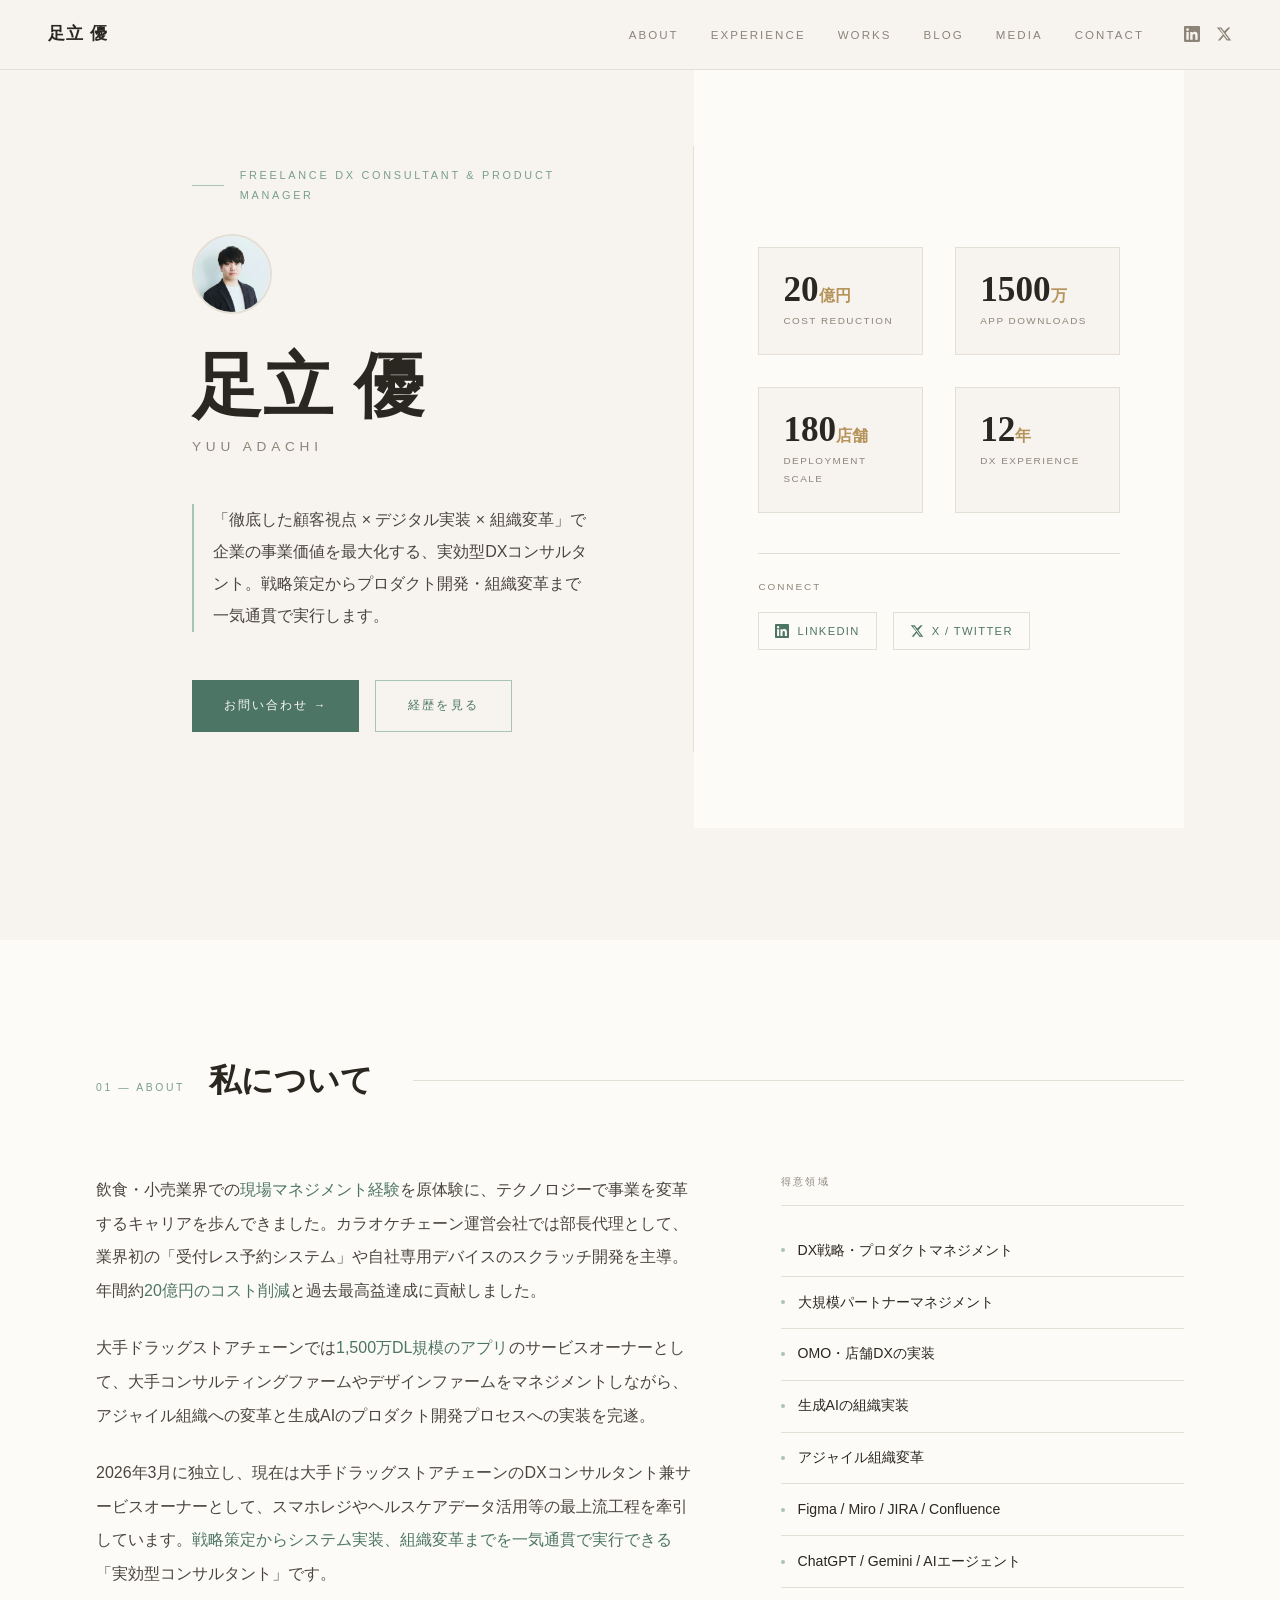
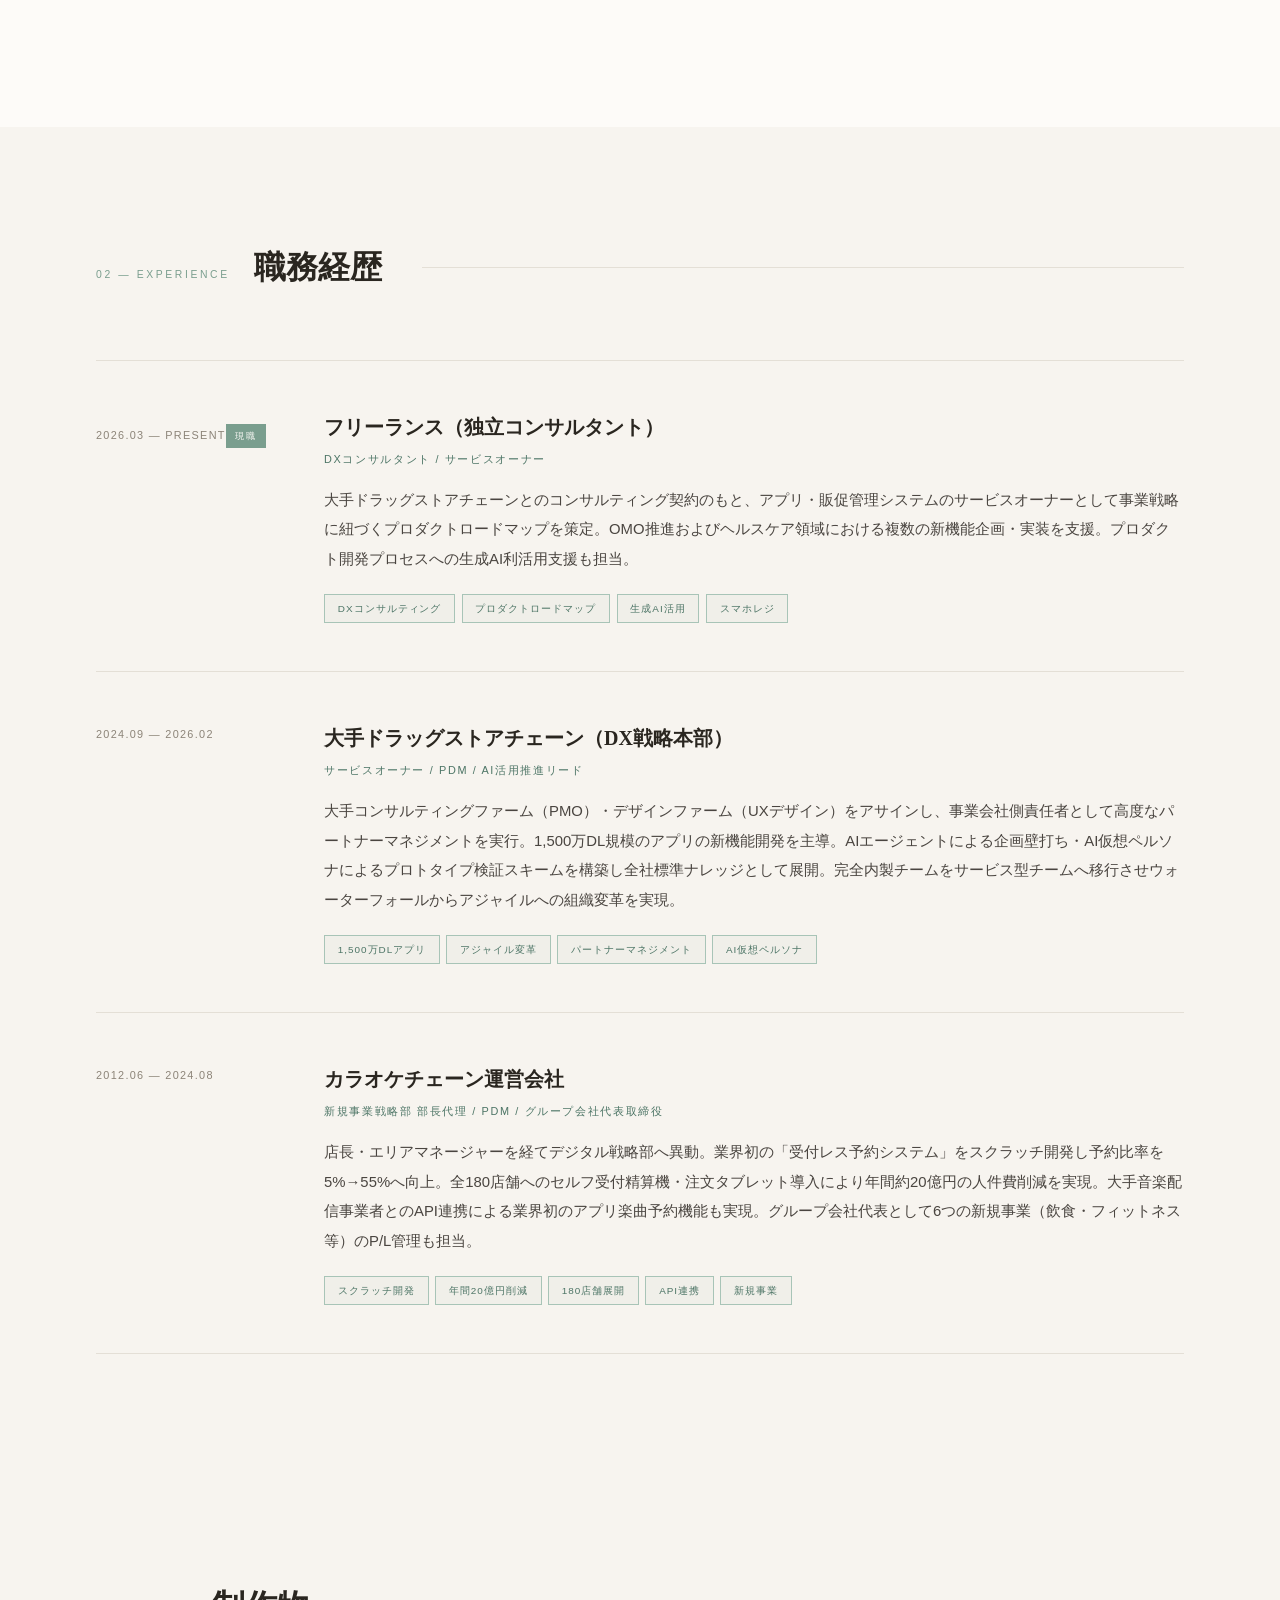
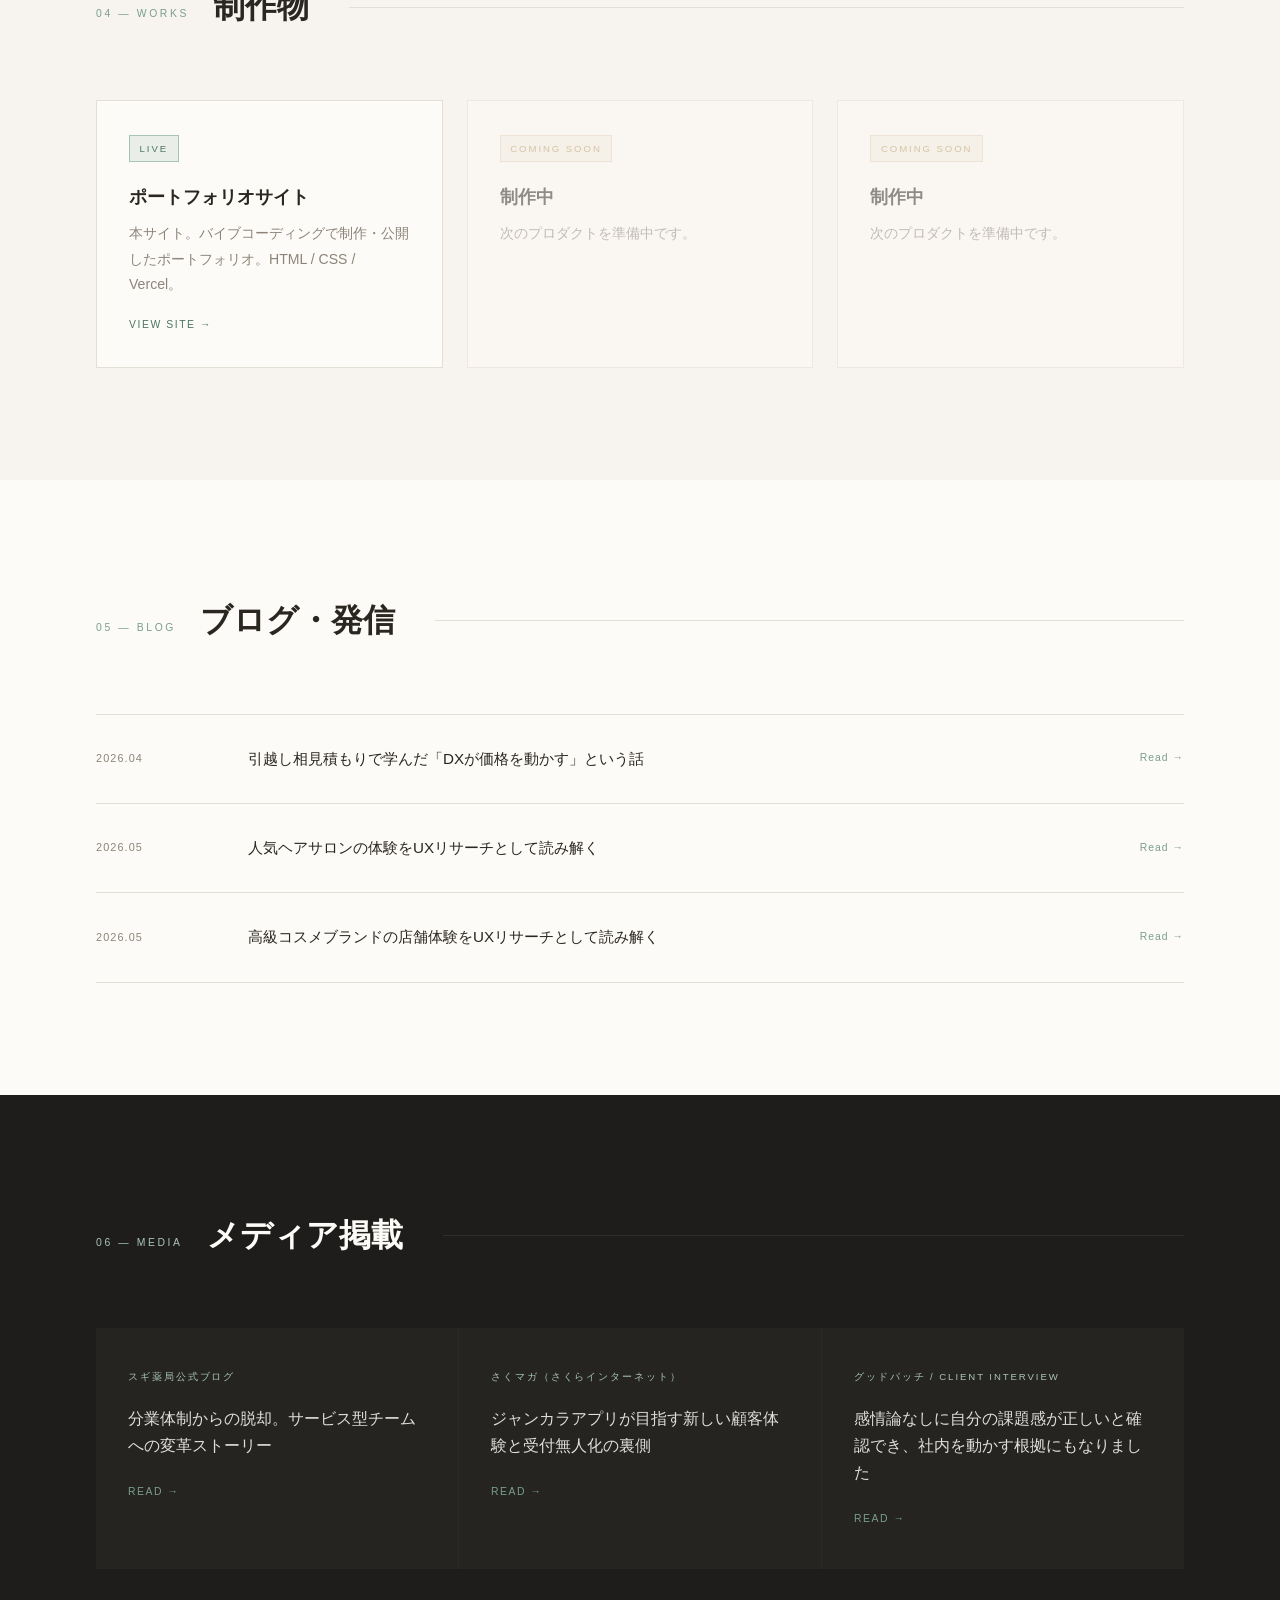
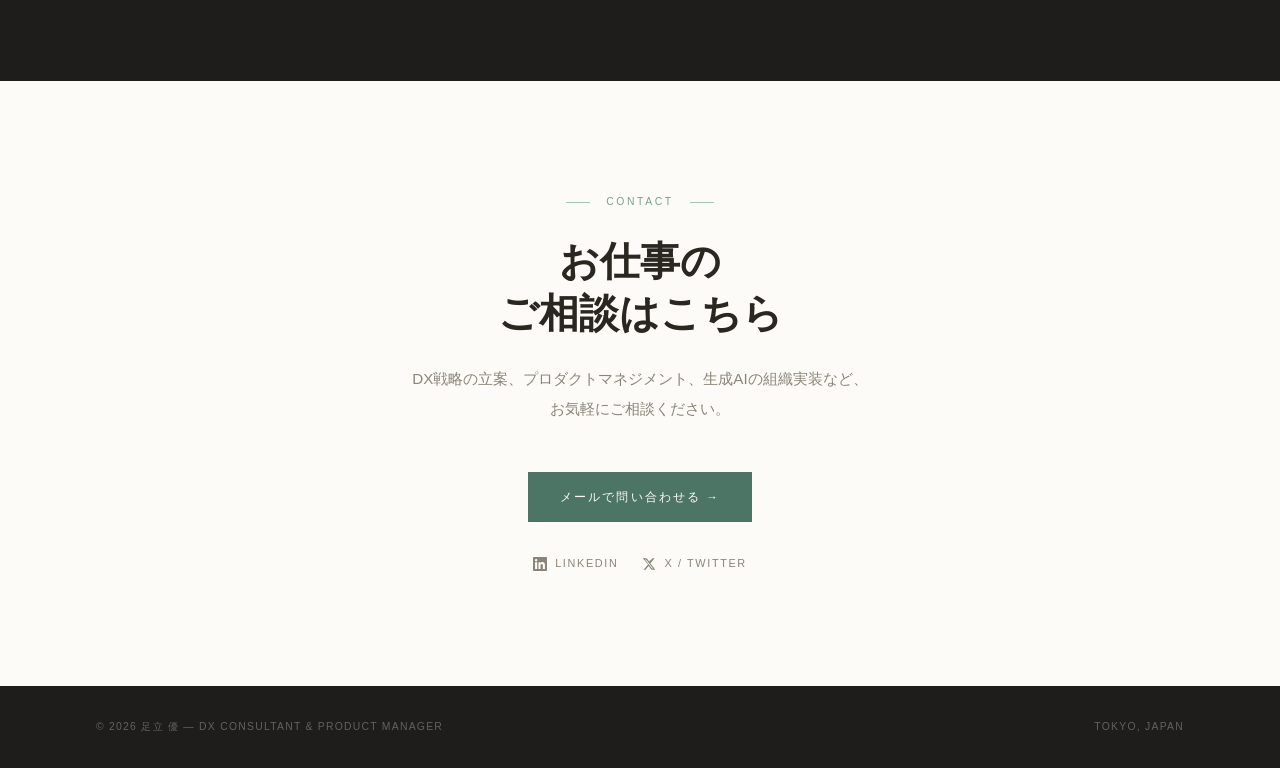
==== commit 0a1c054c: "Update index.html.html" ====
--- a/index.html.html
+++ b/index.html.html
@@ -1,5 +1,5 @@
 <!DOCTYPE html>
-<!-- saved from url=(0046)file:///C:/Users/yuuad/Downloads/index_11.html -->
+<!-- saved from url=(0046)file:///C:/Users/yuuad/Downloads/index_13.html -->
 <html lang="ja"><head><meta http-equiv="Content-Type" content="text/html; charset=UTF-8">
 
 <meta name="viewport" content="width=device-width, initial-scale=1.0">
@@ -474,15 +474,15 @@
 <body>
 
 <nav>
-  <a href="file:///C:/Users/yuuad/Downloads/index_11.html#hero" class="nav-logo">足立 優</a>
+  <a href="file:///C:/Users/yuuad/Downloads/index_13.html#hero" class="nav-logo">足立 優</a>
   <div class="nav-right">
     <ul class="nav-links">
-      <li><a href="file:///C:/Users/yuuad/Downloads/index_11.html#about">About</a></li>
-      <li><a href="file:///C:/Users/yuuad/Downloads/index_11.html#experience">Experience</a></li>
-      <li><a href="file:///C:/Users/yuuad/Downloads/index_11.html#works">Works</a></li>
-      <li><a href="file:///C:/Users/yuuad/Downloads/index_11.html#blog">Blog</a></li>
-      <li><a href="file:///C:/Users/yuuad/Downloads/index_11.html#media">Media</a></li>
-      <li><a href="file:///C:/Users/yuuad/Downloads/index_11.html#contact">Contact</a></li>
+      <li><a href="file:///C:/Users/yuuad/Downloads/index_13.html#about">About</a></li>
+      <li><a href="file:///C:/Users/yuuad/Downloads/index_13.html#experience">Experience</a></li>
+      <li><a href="file:///C:/Users/yuuad/Downloads/index_13.html#works">Works</a></li>
+      <li><a href="file:///C:/Users/yuuad/Downloads/index_13.html#blog">Blog</a></li>
+      <li><a href="file:///C:/Users/yuuad/Downloads/index_13.html#media">Media</a></li>
+      <li><a href="file:///C:/Users/yuuad/Downloads/index_13.html#contact">Contact</a></li>
     </ul>
     <div class="nav-social">
       <a href="https://www.linkedin.com/in/%E5%84%AA-%E8%B6%B3%E7%AB%8B-1187ba326/" target="_blank" aria-label="LinkedIn">
@@ -501,12 +501,12 @@
 <!-- MOBILE MENU -->
 <div class="mobile-menu" id="mobileMenu">
   <button class="mobile-menu-close" onclick="toggleMenu()">✕ Close</button>
-  <a href="file:///C:/Users/yuuad/Downloads/index_11.html#about" onclick="toggleMenu()">About</a>
-  <a href="file:///C:/Users/yuuad/Downloads/index_11.html#experience" onclick="toggleMenu()">Experience</a>
-  <a href="file:///C:/Users/yuuad/Downloads/index_11.html#works" onclick="toggleMenu()">Works</a>
-  <a href="file:///C:/Users/yuuad/Downloads/index_11.html#blog" onclick="toggleMenu()">Blog</a>
-  <a href="file:///C:/Users/yuuad/Downloads/index_11.html#media" onclick="toggleMenu()">Media</a>
-  <a href="file:///C:/Users/yuuad/Downloads/index_11.html#contact" onclick="toggleMenu()">Contact</a>
+  <a href="file:///C:/Users/yuuad/Downloads/index_13.html#about" onclick="toggleMenu()">About</a>
+  <a href="file:///C:/Users/yuuad/Downloads/index_13.html#experience" onclick="toggleMenu()">Experience</a>
+  <a href="file:///C:/Users/yuuad/Downloads/index_13.html#works" onclick="toggleMenu()">Works</a>
+  <a href="file:///C:/Users/yuuad/Downloads/index_13.html#blog" onclick="toggleMenu()">Blog</a>
+  <a href="file:///C:/Users/yuuad/Downloads/index_13.html#media" onclick="toggleMenu()">Media</a>
+  <a href="file:///C:/Users/yuuad/Downloads/index_13.html#contact" onclick="toggleMenu()">Contact</a>
   <div class="mobile-social">
     <a href="https://www.linkedin.com/in/%E5%84%AA-%E8%B6%B3%E7%AB%8B-1187ba326/" target="_blank">
       <svg viewBox="0 0 24 24"><path d="M20.447 20.452h-3.554v-5.569c0-1.328-.027-3.037-1.852-3.037-1.853 0-2.136 1.445-2.136 2.939v5.667H9.351V9h3.414v1.561h.046c.477-.9 1.637-1.85 3.37-1.85 3.601 0 4.267 2.37 4.267 5.455v6.286zM5.337 7.433a2.062 2.062 0 0 1-2.063-2.065 2.064 2.064 0 1 1 2.063 2.065zm1.782 13.019H3.555V9h3.564v11.452zM22.225 0H1.771C.792 0 0 .774 0 1.729v20.542C0 23.227.792 24 1.771 24h20.451C23.2 24 24 23.227 24 22.271V1.729C24 .774 23.2 0 22.222 0h.003z"></path></svg>
@@ -527,8 +527,8 @@
     <p class="hero-name-en">Yuu Adachi</p>
     <p class="hero-desc">「徹底した顧客視点 × デジタル実装 × 組織変革」で企業の事業価値を最大化する、実効型DXコンサルタント。戦略策定からプロダクト開発・組織変革まで一気通貫で実行します。</p>
     <div class="hero-actions">
-      <a href="file:///C:/Users/yuuad/Downloads/index_11.html#contact" class="btn-primary">お問い合わせ →</a>
-      <a href="file:///C:/Users/yuuad/Downloads/index_11.html#experience" class="btn-secondary">経歴を見る</a>
+      <a href="file:///C:/Users/yuuad/Downloads/index_13.html#contact" class="btn-primary">お問い合わせ →</a>
+      <a href="file:///C:/Users/yuuad/Downloads/index_13.html#experience" class="btn-secondary">経歴を見る</a>
     </div>
   </div>
   <div class="hero-right">
@@ -682,14 +682,19 @@
   </div>
   <div class="fade-in">
     <div class="blog-list">
-      <a href="file:///C:/Users/yuuad/Downloads/index_11.html#blog-post-1" class="blog-item" onclick="togglePost(event, &#39;blog-post-1&#39;)">
+      <a href="file:///C:/Users/yuuad/Downloads/index_13.html#blog-post-1" class="blog-item" onclick="togglePost(event, &#39;blog-post-1&#39;)">
         <div class="blog-date">2026.04</div>
         <div class="blog-title">引越し相見積もりで学んだ「DXが価格を動かす」という話</div>
         <div class="blog-arrow">Read →</div>
       </a>
-      <a href="file:///C:/Users/yuuad/Downloads/index_11.html#blog-post-2" class="blog-item" onclick="togglePost(event, &#39;blog-post-2&#39;)">
+      <a href="file:///C:/Users/yuuad/Downloads/index_13.html#blog-post-2" class="blog-item" onclick="togglePost(event, &#39;blog-post-2&#39;)">
         <div class="blog-date">2026.05</div>
         <div class="blog-title">人気ヘアサロンの体験をUXリサーチとして読み解く</div>
+        <div class="blog-arrow">Read →</div>
+      </a>
+      <a href="file:///C:/Users/yuuad/Downloads/index_13.html#blog-post-3" class="blog-item" onclick="togglePost(event, &#39;blog-post-3&#39;)">
+        <div class="blog-date">2026.05</div>
+        <div class="blog-title">高級コスメブランドの店舗体験をUXリサーチとして読み解く</div>
         <div class="blog-arrow">Read →</div>
       </a>
     </div>
@@ -747,6 +752,34 @@
         <p>日常の体験から学べることは、まだまだたくさんある。</p>
       </div>
     </div>
+
+    <div id="blog-post-3" class="blog-post" style="display:none;">
+      <button class="blog-close" onclick="togglePost(event, &#39;blog-post-3&#39;)">← 一覧に戻る</button>
+      <div class="blog-post-header">
+        <div class="blog-post-date">2026.05</div>
+        <h2 class="blog-post-title">高級コスメブランドの店舗体験を<br>UXリサーチとして読み解く</h2>
+      </div>
+      <div class="blog-post-body">
+        <p>担当プロダクトの企画検討にあたり、「データを活用した肌ケアの個別最適化」というテーマを深掘りするため、高級コスメブランド・IPSAの店舗でカウンセリングを受けてきた。PdMとして日常の体験をプロダクト視点で記録する習慣があるため、今回も2回分の訪問をまとめて残しておきたい。</p>
+
+        <h3>【1回目】データとカウンセリングの融合</h3>
+        <p>入店するとすぐにタブレット端末を使った肌測定が始まった。水分保持力・皮脂分泌力・角層の状態を数値化し、それをもとにスタッフが商品を提案する設計になっている。肌の状態にあわせて8種類ある化粧水の中から最適な1本をロジカルに絞り込む。感覚や雰囲気ではなく、データに基づいた提案という体験が新鮮だった。</p>
+        <p>この日の測定結果は、水分保持力24・皮脂分泌力61・角層65・Skin ENGY 18。スタッフはこの数値を丁寧に解説しながら、現状の課題と今後のケア方針を説明してくれた。</p>
+        <p>興味深かったのは、タブレット端末で表示されていた情報がオンラインには一部しか反映されていなかった点だ。店舗をあえて情報リッチにしているのか、オンラインではユーザーの関心が薄いと判断して落としているのか、開発上の都合なのか——その意図までは読み取れなかったが、チャネルごとの情報設計として考えさせられた。</p>
+        <p>もう一点印象的だったのは、サンプルをもらった商品に「サンプルお渡し済み」というラベルがオンラインのマイページに自動で表示されていたことだ。タブレットで記録した接客情報がデジタルに連携されており、カタログに手書きで丸をつけてくれた情報がそのままオンラインで確認できる。「紙のカタログは捨てるだろうからありがたい」と素直に感じた。</p>
+        <p>また、翌日には営業要素のないシンプルなお礼メールが届いた。「またのご来店をお待ちしております」の一文だけ。押しつけがましさがなく、ブランドのトーンと一致していた。</p>
+
+        <h3>【2回目】データが購買行動を変えた</h3>
+        <p>1回目の購入から約50日後、化粧水が残りわずかになったタイミングで再訪した。ズボラな自分が朝夜のルーティンを50日継続できたのは、使い心地の良さはもちろん、「肌の測定結果という明確な目標があったこと」と「それなりの金額を払ったので元を取ろうとする心理」が大きかったと思う。チョコザップのような安価なジムより、月1万円のジムのほうが通うのと同じ構造だ。価格設定はリテンションにも影響する。</p>
+        <p>2回目の測定結果は水分保持力51・皮脂分泌力53・角層90・透明感55・ハリ弾力58・Skin ENGY 49・Your skin 79。1回目と比べて数値が大幅に改善されていた。スタッフから「朝夜に洗顔と化粧水をちゃんと続けたことが数値に出た」と言われ、データが自分の行動変容を可視化してくれた瞬間だった。</p>
+        <p>この体験が購買の後押しになり、当初予定していなかった美容液も追加で購入することを即断した。データが感情を動かし、購買につながった。</p>
+
+        <h3>PdMとしての気づき</h3>
+        <p>今回の体験から得た示唆は3点。まず、測定データの可視化はユーザーの行動継続を支援する強力な仕組みになりうること。次に、店舗とオンラインの情報設計は意図を持って差別化すべきであり、それが体験の深みを生むこと。そして、適切な価格設定はリテンション施策としても機能するということ。</p>
+        <p>ドラッグストアのような多ブランドを扱う環境でIPSAのようなロジカルな商品提案を実現するには何が必要か。今回の体験はその問いを考える上で、具体的な手がかりを与えてくれた。</p>
+        <p>プロダクトマネジャーとして、自分が「良いユーザー体験」と感じた瞬間の解像度を上げ続けることが、良いプロダクトを作ることに繋がると信じています。</p>
+      </div>
+    </div>
     
   
 </section>
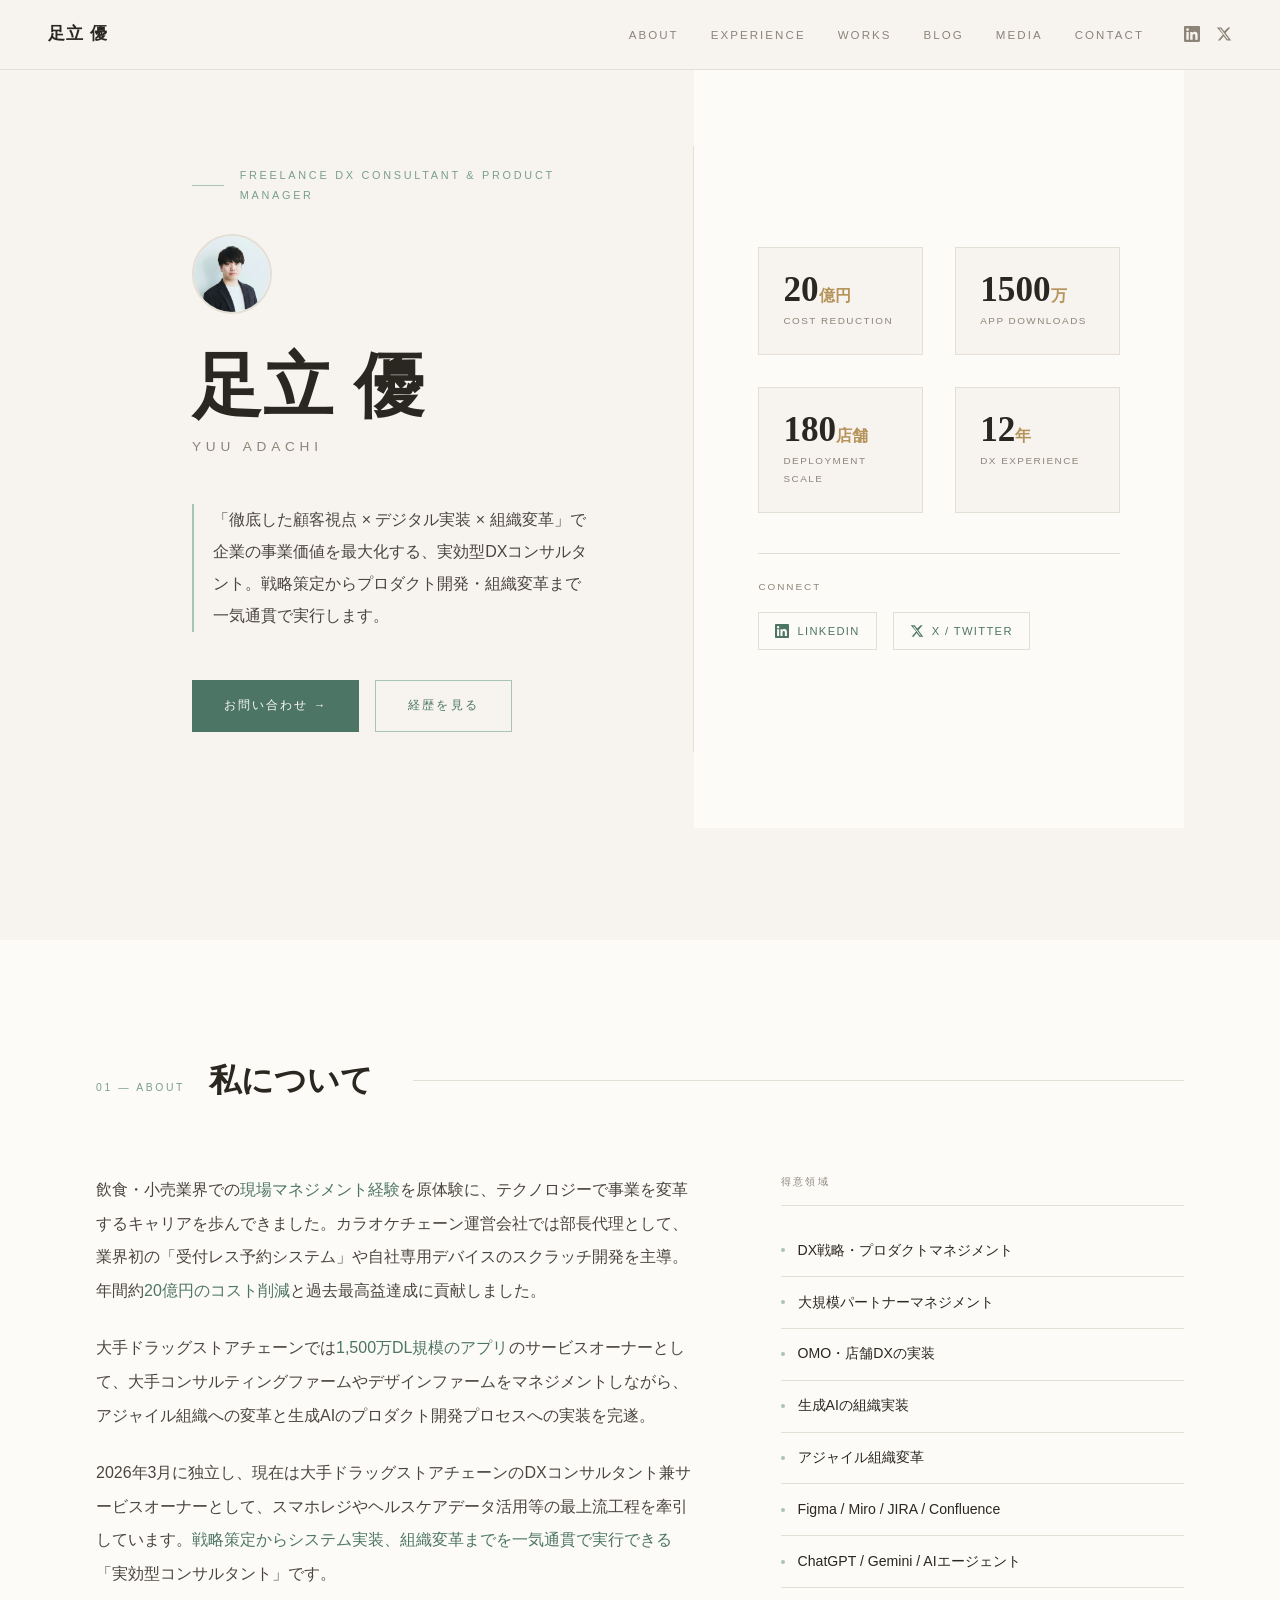
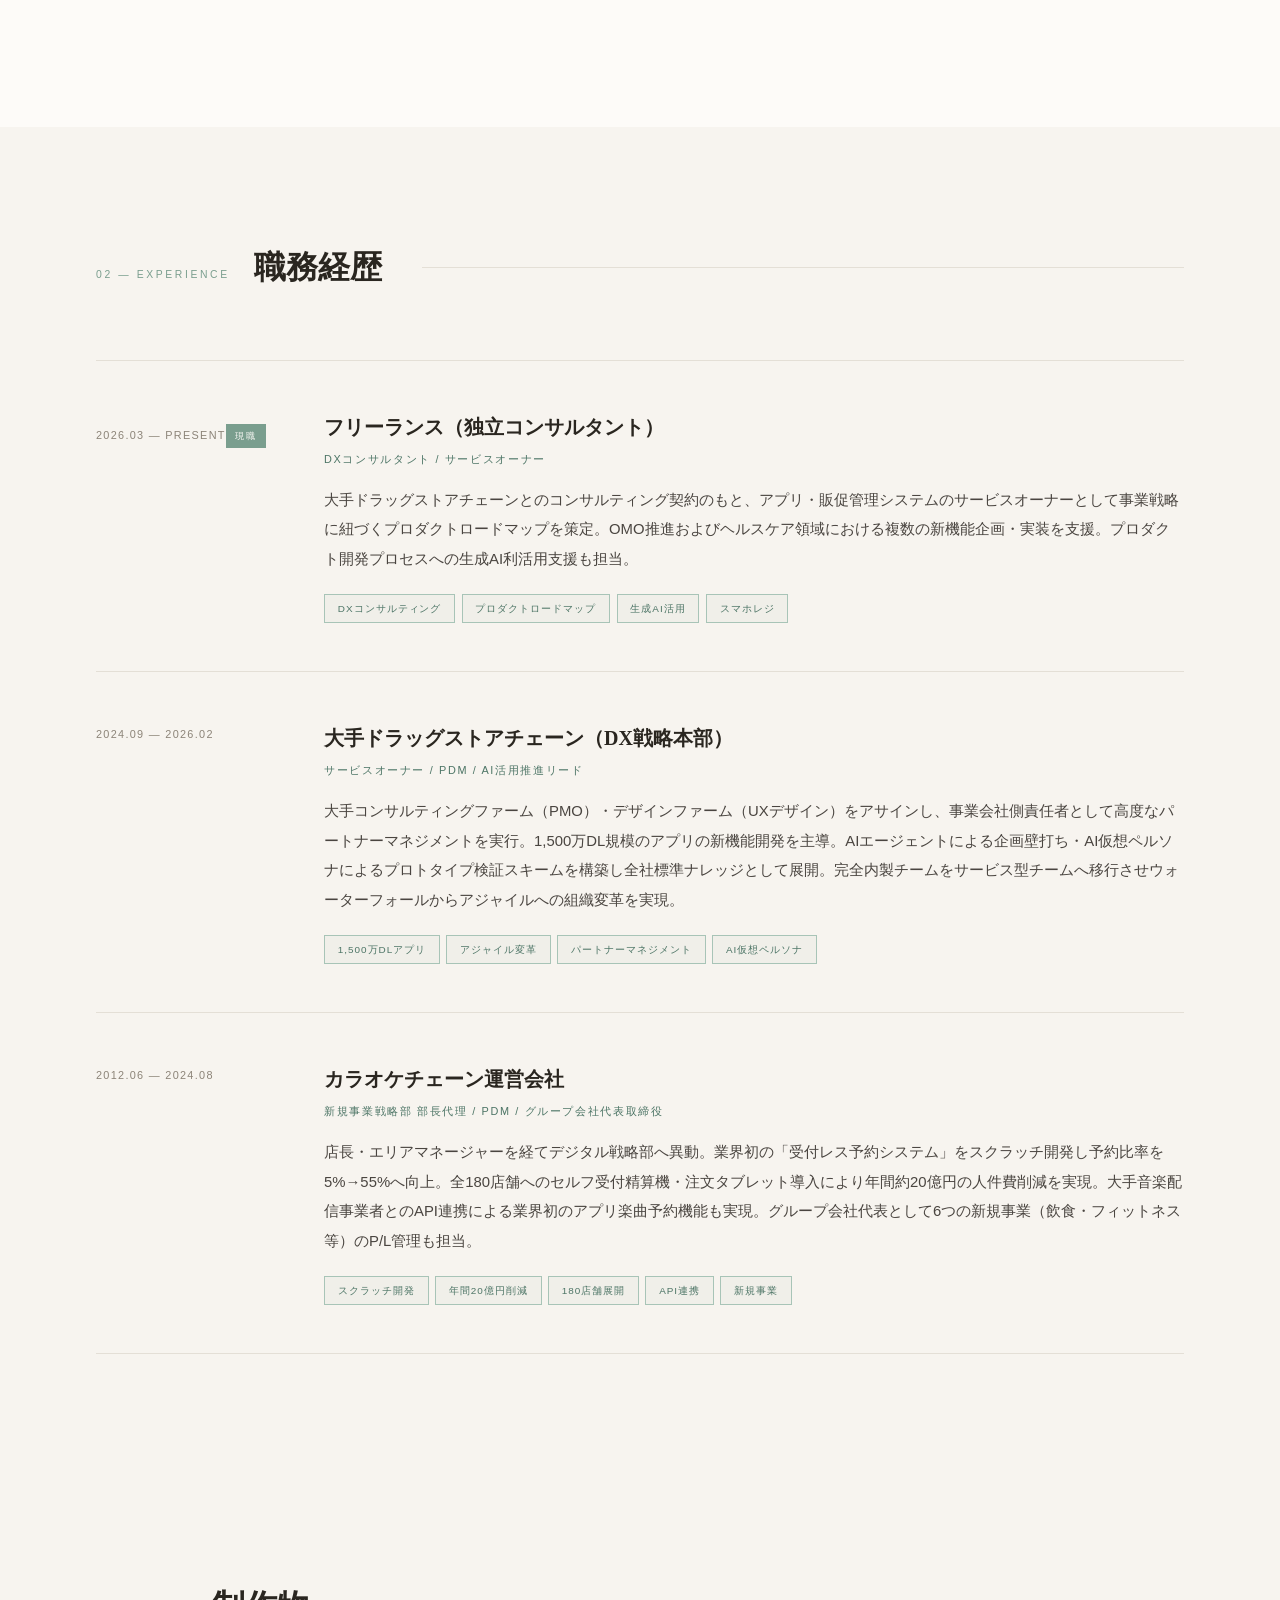
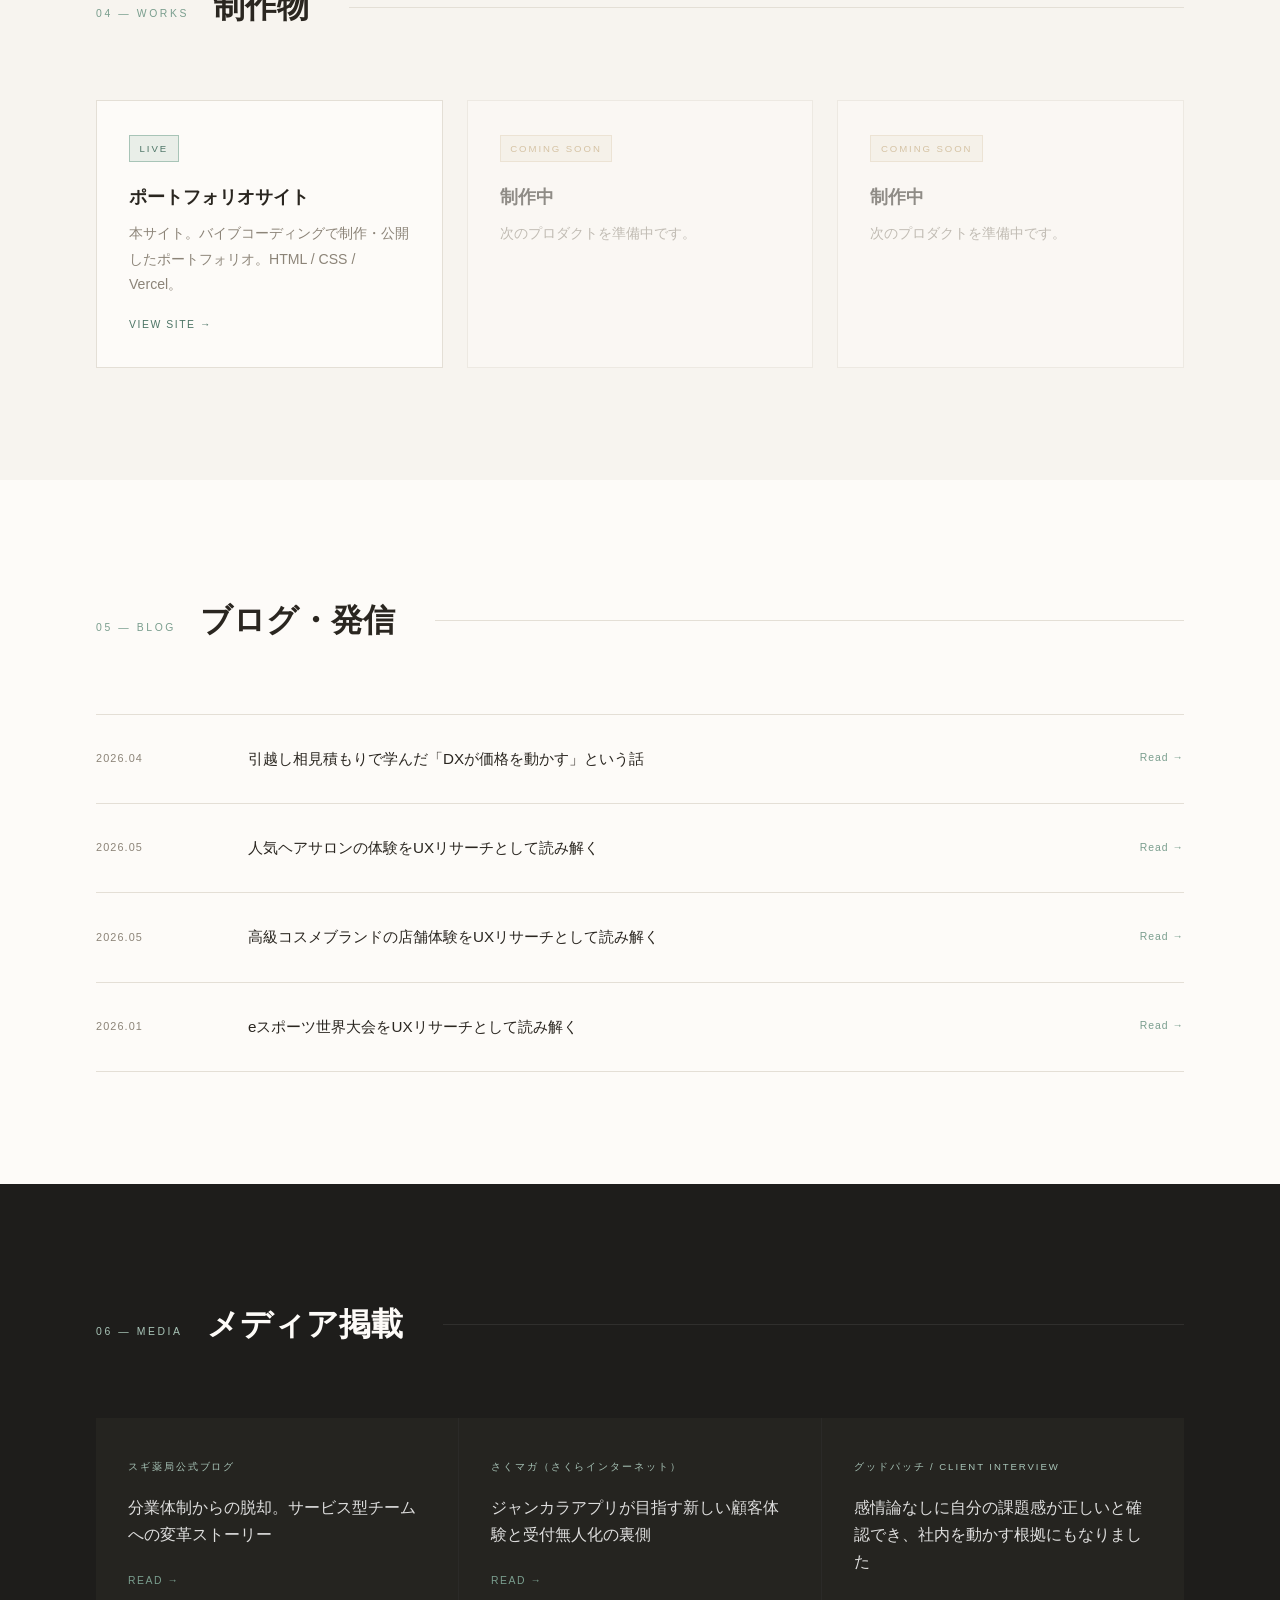
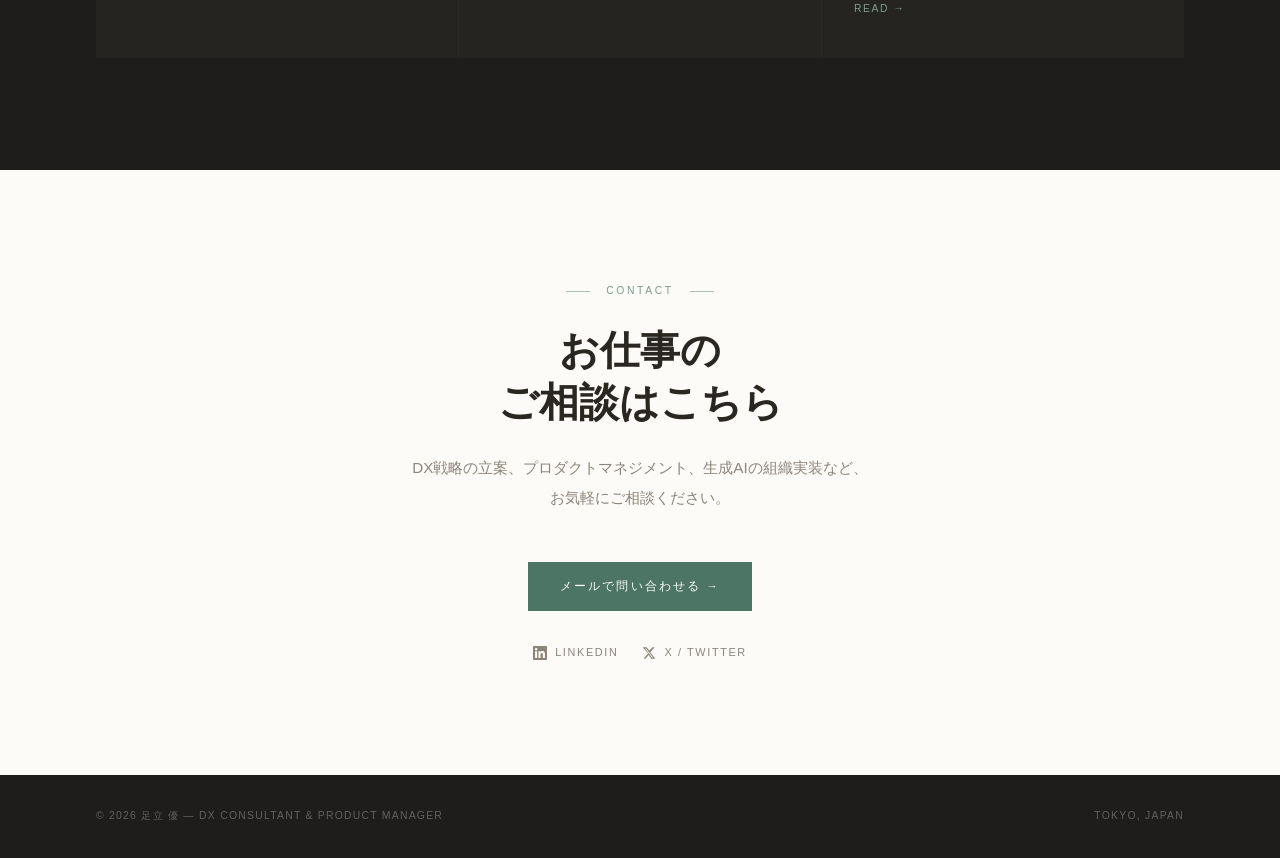
==== commit c22c0076: "Update index.html.html" ====
--- a/index.html.html
+++ b/index.html.html
@@ -1,5 +1,5 @@
 <!DOCTYPE html>
-<!-- saved from url=(0046)file:///C:/Users/yuuad/Downloads/index_13.html -->
+<!-- saved from url=(0046)file:///C:/Users/yuuad/Downloads/index_14.html -->
 <html lang="ja"><head><meta http-equiv="Content-Type" content="text/html; charset=UTF-8">
 
 <meta name="viewport" content="width=device-width, initial-scale=1.0">
@@ -474,15 +474,15 @@
 <body>
 
 <nav>
-  <a href="file:///C:/Users/yuuad/Downloads/index_13.html#hero" class="nav-logo">足立 優</a>
+  <a href="file:///C:/Users/yuuad/Downloads/index_14.html#hero" class="nav-logo">足立 優</a>
   <div class="nav-right">
     <ul class="nav-links">
-      <li><a href="file:///C:/Users/yuuad/Downloads/index_13.html#about">About</a></li>
-      <li><a href="file:///C:/Users/yuuad/Downloads/index_13.html#experience">Experience</a></li>
-      <li><a href="file:///C:/Users/yuuad/Downloads/index_13.html#works">Works</a></li>
-      <li><a href="file:///C:/Users/yuuad/Downloads/index_13.html#blog">Blog</a></li>
-      <li><a href="file:///C:/Users/yuuad/Downloads/index_13.html#media">Media</a></li>
-      <li><a href="file:///C:/Users/yuuad/Downloads/index_13.html#contact">Contact</a></li>
+      <li><a href="file:///C:/Users/yuuad/Downloads/index_14.html#about">About</a></li>
+      <li><a href="file:///C:/Users/yuuad/Downloads/index_14.html#experience">Experience</a></li>
+      <li><a href="file:///C:/Users/yuuad/Downloads/index_14.html#works">Works</a></li>
+      <li><a href="file:///C:/Users/yuuad/Downloads/index_14.html#blog">Blog</a></li>
+      <li><a href="file:///C:/Users/yuuad/Downloads/index_14.html#media">Media</a></li>
+      <li><a href="file:///C:/Users/yuuad/Downloads/index_14.html#contact">Contact</a></li>
     </ul>
     <div class="nav-social">
       <a href="https://www.linkedin.com/in/%E5%84%AA-%E8%B6%B3%E7%AB%8B-1187ba326/" target="_blank" aria-label="LinkedIn">
@@ -501,12 +501,12 @@
 <!-- MOBILE MENU -->
 <div class="mobile-menu" id="mobileMenu">
   <button class="mobile-menu-close" onclick="toggleMenu()">✕ Close</button>
-  <a href="file:///C:/Users/yuuad/Downloads/index_13.html#about" onclick="toggleMenu()">About</a>
-  <a href="file:///C:/Users/yuuad/Downloads/index_13.html#experience" onclick="toggleMenu()">Experience</a>
-  <a href="file:///C:/Users/yuuad/Downloads/index_13.html#works" onclick="toggleMenu()">Works</a>
-  <a href="file:///C:/Users/yuuad/Downloads/index_13.html#blog" onclick="toggleMenu()">Blog</a>
-  <a href="file:///C:/Users/yuuad/Downloads/index_13.html#media" onclick="toggleMenu()">Media</a>
-  <a href="file:///C:/Users/yuuad/Downloads/index_13.html#contact" onclick="toggleMenu()">Contact</a>
+  <a href="file:///C:/Users/yuuad/Downloads/index_14.html#about" onclick="toggleMenu()">About</a>
+  <a href="file:///C:/Users/yuuad/Downloads/index_14.html#experience" onclick="toggleMenu()">Experience</a>
+  <a href="file:///C:/Users/yuuad/Downloads/index_14.html#works" onclick="toggleMenu()">Works</a>
+  <a href="file:///C:/Users/yuuad/Downloads/index_14.html#blog" onclick="toggleMenu()">Blog</a>
+  <a href="file:///C:/Users/yuuad/Downloads/index_14.html#media" onclick="toggleMenu()">Media</a>
+  <a href="file:///C:/Users/yuuad/Downloads/index_14.html#contact" onclick="toggleMenu()">Contact</a>
   <div class="mobile-social">
     <a href="https://www.linkedin.com/in/%E5%84%AA-%E8%B6%B3%E7%AB%8B-1187ba326/" target="_blank">
       <svg viewBox="0 0 24 24"><path d="M20.447 20.452h-3.554v-5.569c0-1.328-.027-3.037-1.852-3.037-1.853 0-2.136 1.445-2.136 2.939v5.667H9.351V9h3.414v1.561h.046c.477-.9 1.637-1.85 3.37-1.85 3.601 0 4.267 2.37 4.267 5.455v6.286zM5.337 7.433a2.062 2.062 0 0 1-2.063-2.065 2.064 2.064 0 1 1 2.063 2.065zm1.782 13.019H3.555V9h3.564v11.452zM22.225 0H1.771C.792 0 0 .774 0 1.729v20.542C0 23.227.792 24 1.771 24h20.451C23.2 24 24 23.227 24 22.271V1.729C24 .774 23.2 0 22.222 0h.003z"></path></svg>
@@ -527,8 +527,8 @@
     <p class="hero-name-en">Yuu Adachi</p>
     <p class="hero-desc">「徹底した顧客視点 × デジタル実装 × 組織変革」で企業の事業価値を最大化する、実効型DXコンサルタント。戦略策定からプロダクト開発・組織変革まで一気通貫で実行します。</p>
     <div class="hero-actions">
-      <a href="file:///C:/Users/yuuad/Downloads/index_13.html#contact" class="btn-primary">お問い合わせ →</a>
-      <a href="file:///C:/Users/yuuad/Downloads/index_13.html#experience" class="btn-secondary">経歴を見る</a>
+      <a href="file:///C:/Users/yuuad/Downloads/index_14.html#contact" class="btn-primary">お問い合わせ →</a>
+      <a href="file:///C:/Users/yuuad/Downloads/index_14.html#experience" class="btn-secondary">経歴を見る</a>
     </div>
   </div>
   <div class="hero-right">
@@ -682,19 +682,24 @@
   </div>
   <div class="fade-in">
     <div class="blog-list">
-      <a href="file:///C:/Users/yuuad/Downloads/index_13.html#blog-post-1" class="blog-item" onclick="togglePost(event, &#39;blog-post-1&#39;)">
+      <a href="file:///C:/Users/yuuad/Downloads/index_14.html#blog-post-1" class="blog-item" onclick="togglePost(event, &#39;blog-post-1&#39;)">
         <div class="blog-date">2026.04</div>
         <div class="blog-title">引越し相見積もりで学んだ「DXが価格を動かす」という話</div>
         <div class="blog-arrow">Read →</div>
       </a>
-      <a href="file:///C:/Users/yuuad/Downloads/index_13.html#blog-post-2" class="blog-item" onclick="togglePost(event, &#39;blog-post-2&#39;)">
+      <a href="file:///C:/Users/yuuad/Downloads/index_14.html#blog-post-2" class="blog-item" onclick="togglePost(event, &#39;blog-post-2&#39;)">
         <div class="blog-date">2026.05</div>
         <div class="blog-title">人気ヘアサロンの体験をUXリサーチとして読み解く</div>
         <div class="blog-arrow">Read →</div>
       </a>
-      <a href="file:///C:/Users/yuuad/Downloads/index_13.html#blog-post-3" class="blog-item" onclick="togglePost(event, &#39;blog-post-3&#39;)">
+      <a href="file:///C:/Users/yuuad/Downloads/index_14.html#blog-post-3" class="blog-item" onclick="togglePost(event, &#39;blog-post-3&#39;)">
         <div class="blog-date">2026.05</div>
         <div class="blog-title">高級コスメブランドの店舗体験をUXリサーチとして読み解く</div>
+        <div class="blog-arrow">Read →</div>
+      </a>
+      <a href="file:///C:/Users/yuuad/Downloads/index_14.html#blog-post-4" class="blog-item" onclick="togglePost(event, &#39;blog-post-4&#39;)">
+        <div class="blog-date">2026.01</div>
+        <div class="blog-title">eスポーツ世界大会をUXリサーチとして読み解く</div>
         <div class="blog-arrow">Read →</div>
       </a>
     </div>
@@ -780,6 +785,37 @@
         <p>プロダクトマネジャーとして、自分が「良いユーザー体験」と感じた瞬間の解像度を上げ続けることが、良いプロダクトを作ることに繋がると信じています。</p>
       </div>
     </div>
+
+    <div id="blog-post-4" class="blog-post" style="display:none;">
+      <button class="blog-close" onclick="togglePost(event, &#39;blog-post-4&#39;)">← 一覧に戻る</button>
+      <div class="blog-post-header">
+        <div class="blog-post-date">2026.01</div>
+        <h2 class="blog-post-title">eスポーツ世界大会を<br>UXリサーチとして読み解く</h2>
+      </div>
+      <div class="blog-post-body">
+        <p>札幌で開催されたeスポーツ（Apex Legends）の世界大会、ALGS Year 5 Championshipに現地参加した。オンラインゲームを競技化し、世界大会をオフライン開催するという座組は、プロダクトとして非常に興味深い。最先端のエンタメ体験を現地で観察することにした。</p>
+
+        <h3>会場体験とファンのエンゲージメント</h3>
+        <p>大和ハウスプレミストドーム（旧札幌ドーム）で4日間の開催。コアファンは連日マイナス10℃の中で2〜3時間並ぶ。3日目は始発よりも前にタクシーで並ぶ人が500名ほどいた。それだけのエンゲージメントを生み出しているコンテンツの力を改めて実感した。</p>
+        <p>会場演出としては氷細工の展示が特に人気で、海外ファンにも好評だった。一方でキャラクターのタペストリーやフラッグの選定にはやや疑問があった。ゲームでの人気キャラと競技シーンでの使用キャラは異なる。没入感を高めるなら、競技ファン目線でのキャラ選定がより効果的だったのではないか。ターゲットユーザーの解像度がプロダクト設計に直結する、という基本を再確認した。</p>
+
+        <h3>チケットのUI設計が面白かった</h3>
+        <p>オンラインチケットのチェックインフローで印象的な設計があった。画面に「受付スタッフ専用」と書かれた指紋認証風のUIが表示され、スタッフがスワイプするとチェックイン完了となる仕組みだ。実際には指紋認証ではなく、スタッフ以外でもスワイプできる状態だったが、「受付スタッフ専用」という文言と指紋のビジュアルが、ユーザーに触れてはいけないという心理的抑止力を生んでいた。</p>
+        <p>本物の認証でなくても、UIの見せ方で行動を制御できる。不正対策としてもコスト効率の良い設計だと感じた。「どう見せるか」がユーザー行動に与える影響を、身をもって体験した瞬間だった。</p>
+
+        <h3>オンラインとオフラインの体験の使い分け</h3>
+        <p>eスポーツはYouTubeで常時配信されるため、現地に行く意味があるのか疑問を持っていた。実際に行ってみると、現地ならではの価値は明確にあった。臨場感、同じコンテンツを共有するファン同士の一体感、選手との距離感——これらはオンラインでは得られない。一方で、試合内容を細部まで追うという点ではYouTubeの方が圧倒的に見やすい。</p>
+        <p>現地に行った多くのファンが、その日の夜や翌日にYouTubeで試合を見直すという行動も観察された。オフラインとオンラインは競合ではなく、補完関係にある。それぞれのチャネルの強みを活かした設計がファン体験全体を豊かにしているという示唆は、アプリとリアル店舗の体験設計を考える上でも参考になる。</p>
+
+        <h3>番外編：居酒屋のモバイルオーダーのUI設計</h3>
+        <p>大会後に訪れた居酒屋でも興味深いUXを発見した。モバイルオーダーの一覧画面に価格が表示されていなかった。商品名と写真だけ。クリックして初めてコンセプトの説明と価格が現れる設計だ。</p>
+        <p>価格が見えないと「高そうだから見るのをやめよう」という離脱が起きにくい。コンテンツへの興味を先に引き出し、価格はその後に提示する。自信を持ってすすめているからこその設計で、料理のクオリティが伴っていたからこそ成立していた。コンバージョン設計の一つのアプローチとして参考になった。</p>
+
+        <h3>PdMとしての気づき</h3>
+        <p>今回の体験から得た示唆は3点。UIの見せ方がユーザー行動を制御できること。オフラインとオンラインは競合でなく補完関係にあること。ターゲットユーザーの解像度がコンテンツ・演出設計の質を左右すること。</p>
+        <p>日常のあらゆる場面にプロダクト設計のヒントは潜んでいる。観察し続けることが、PdMとしての感度を維持する最もシンプルな方法だと思っています。</p>
+      </div>
+    </div>
     
   
 </section>
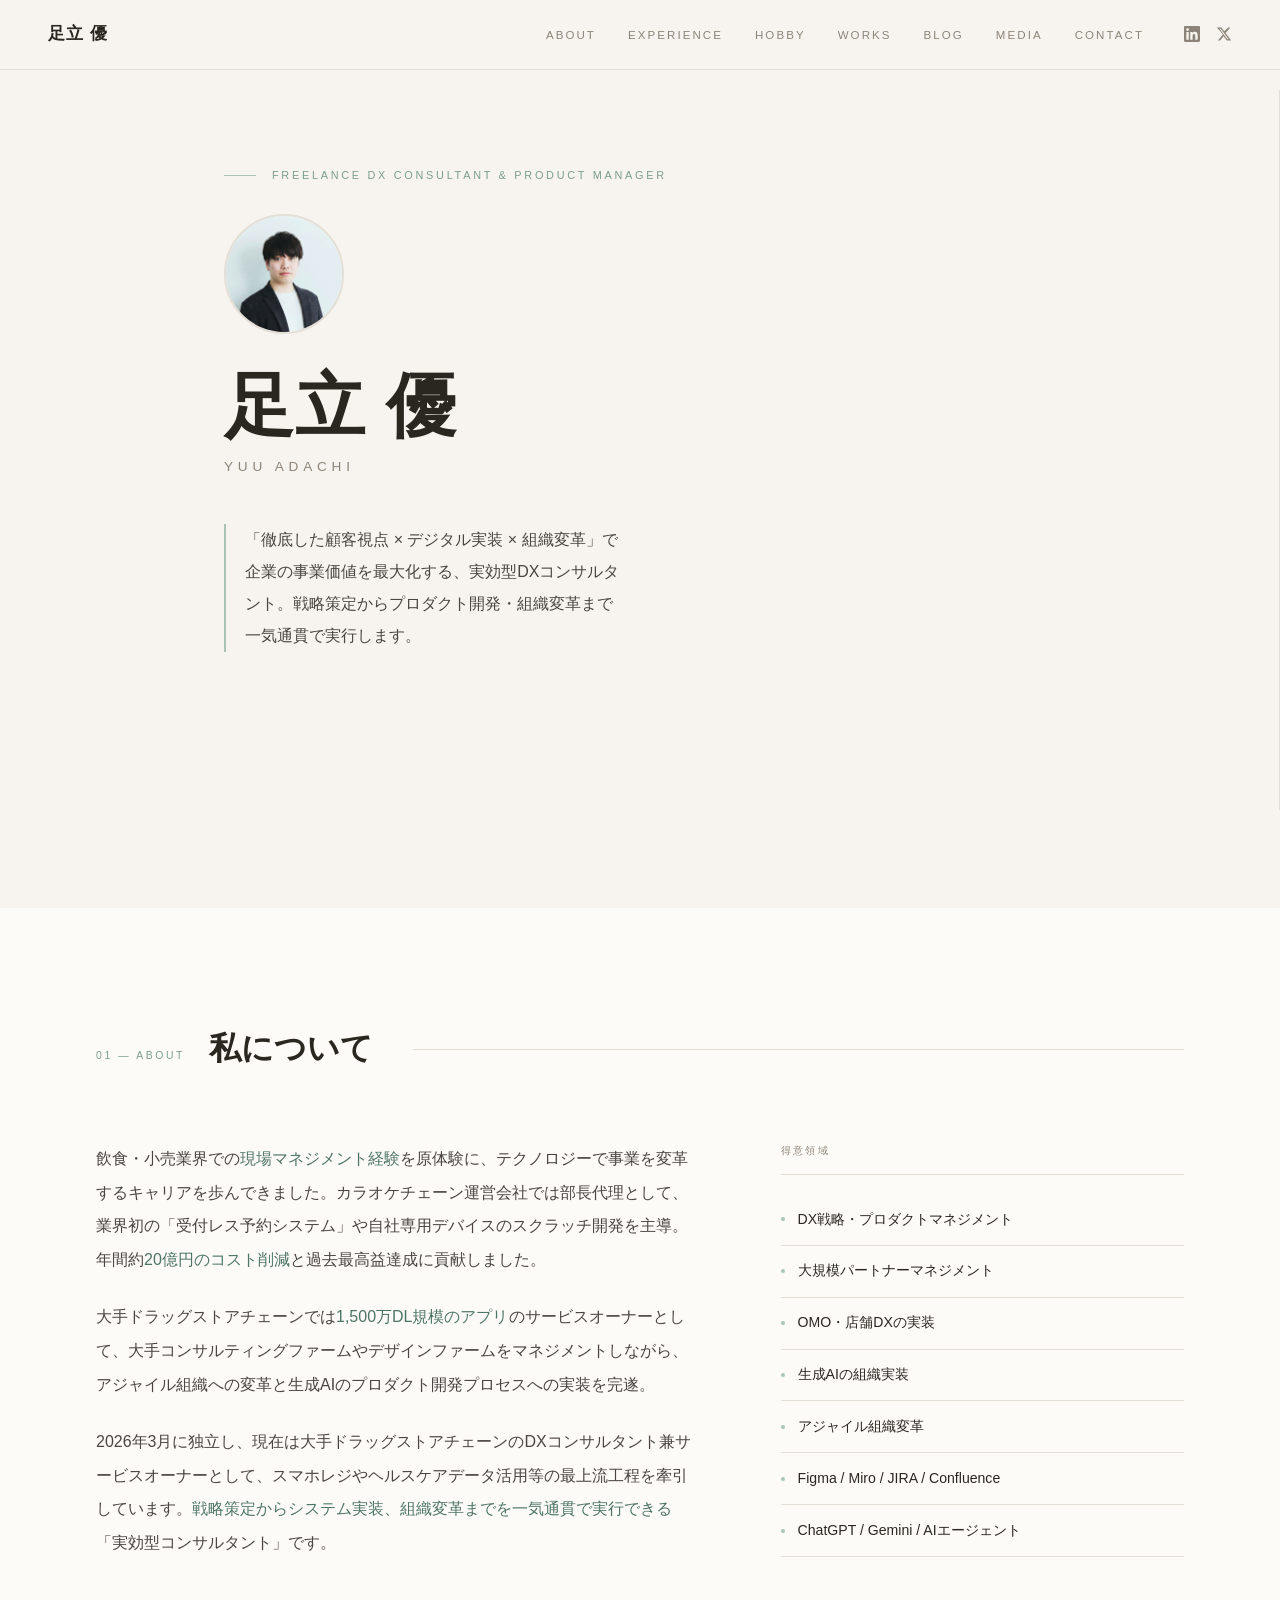
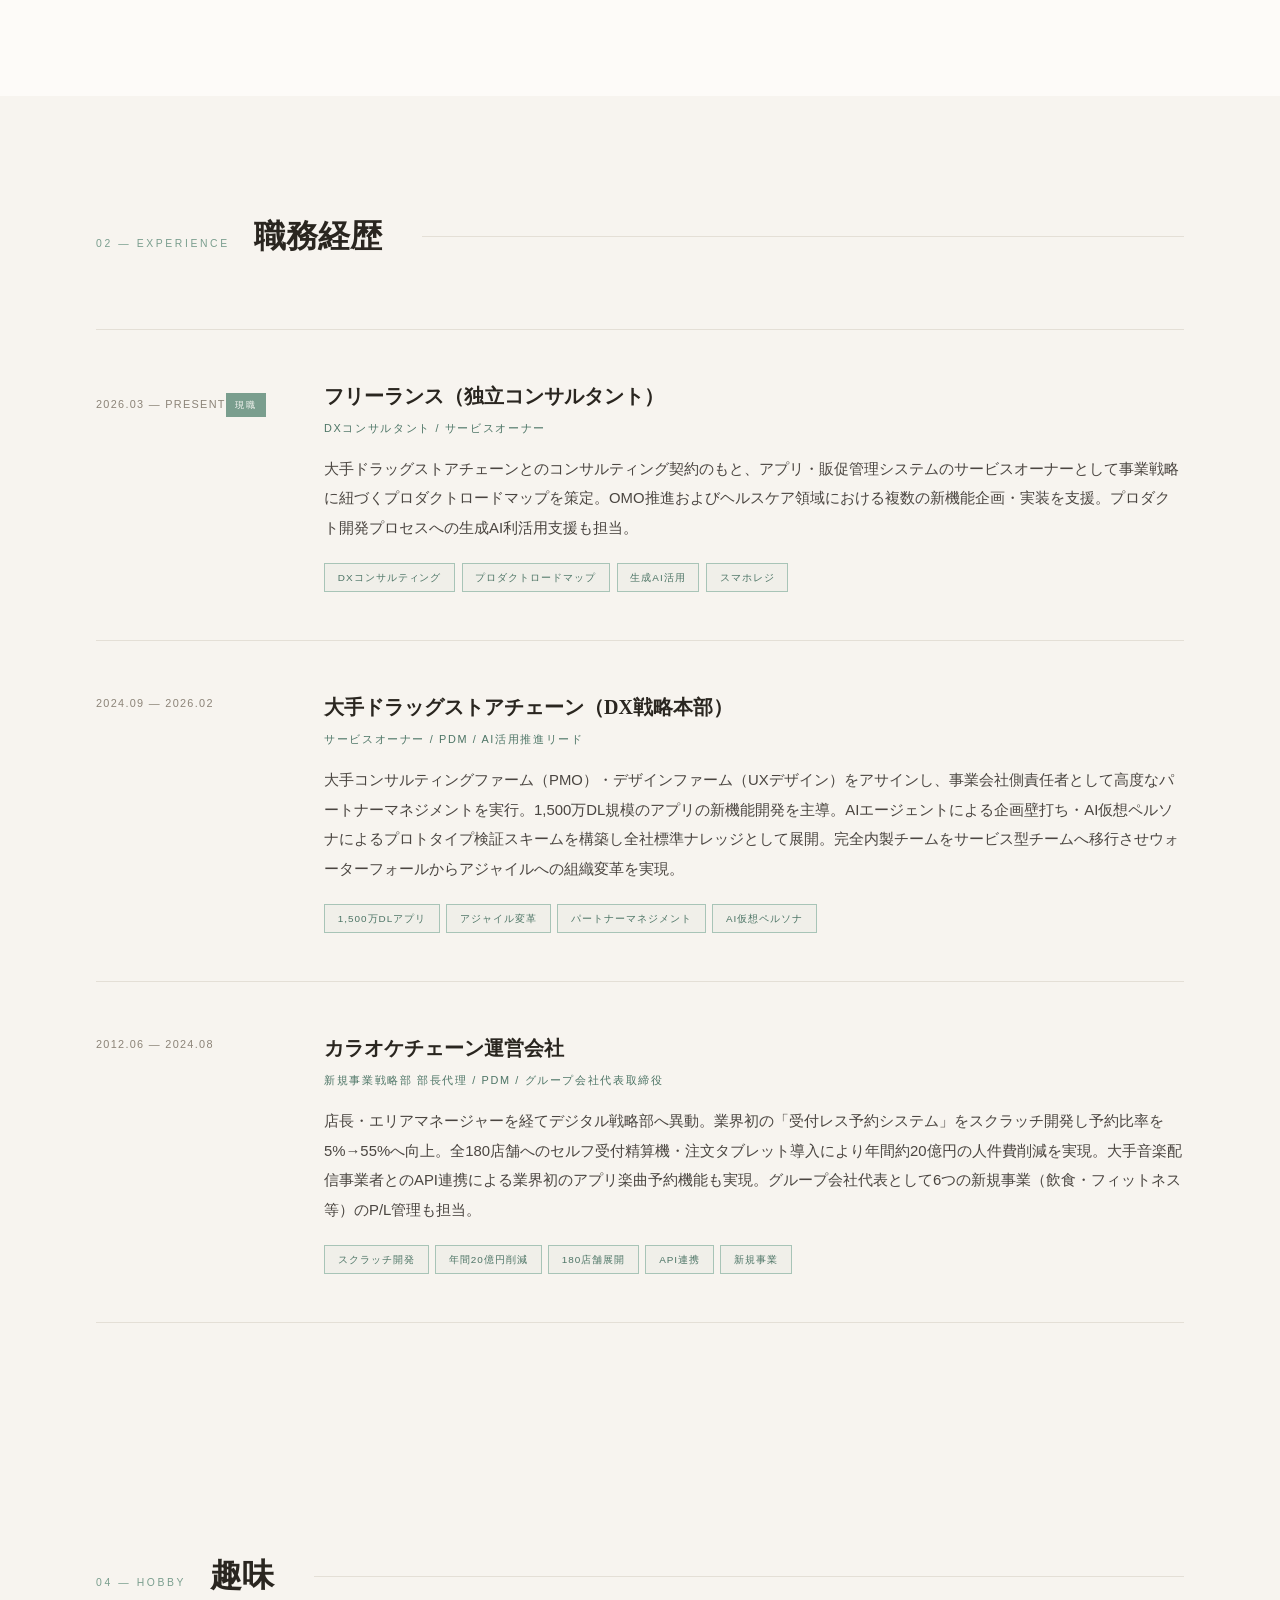
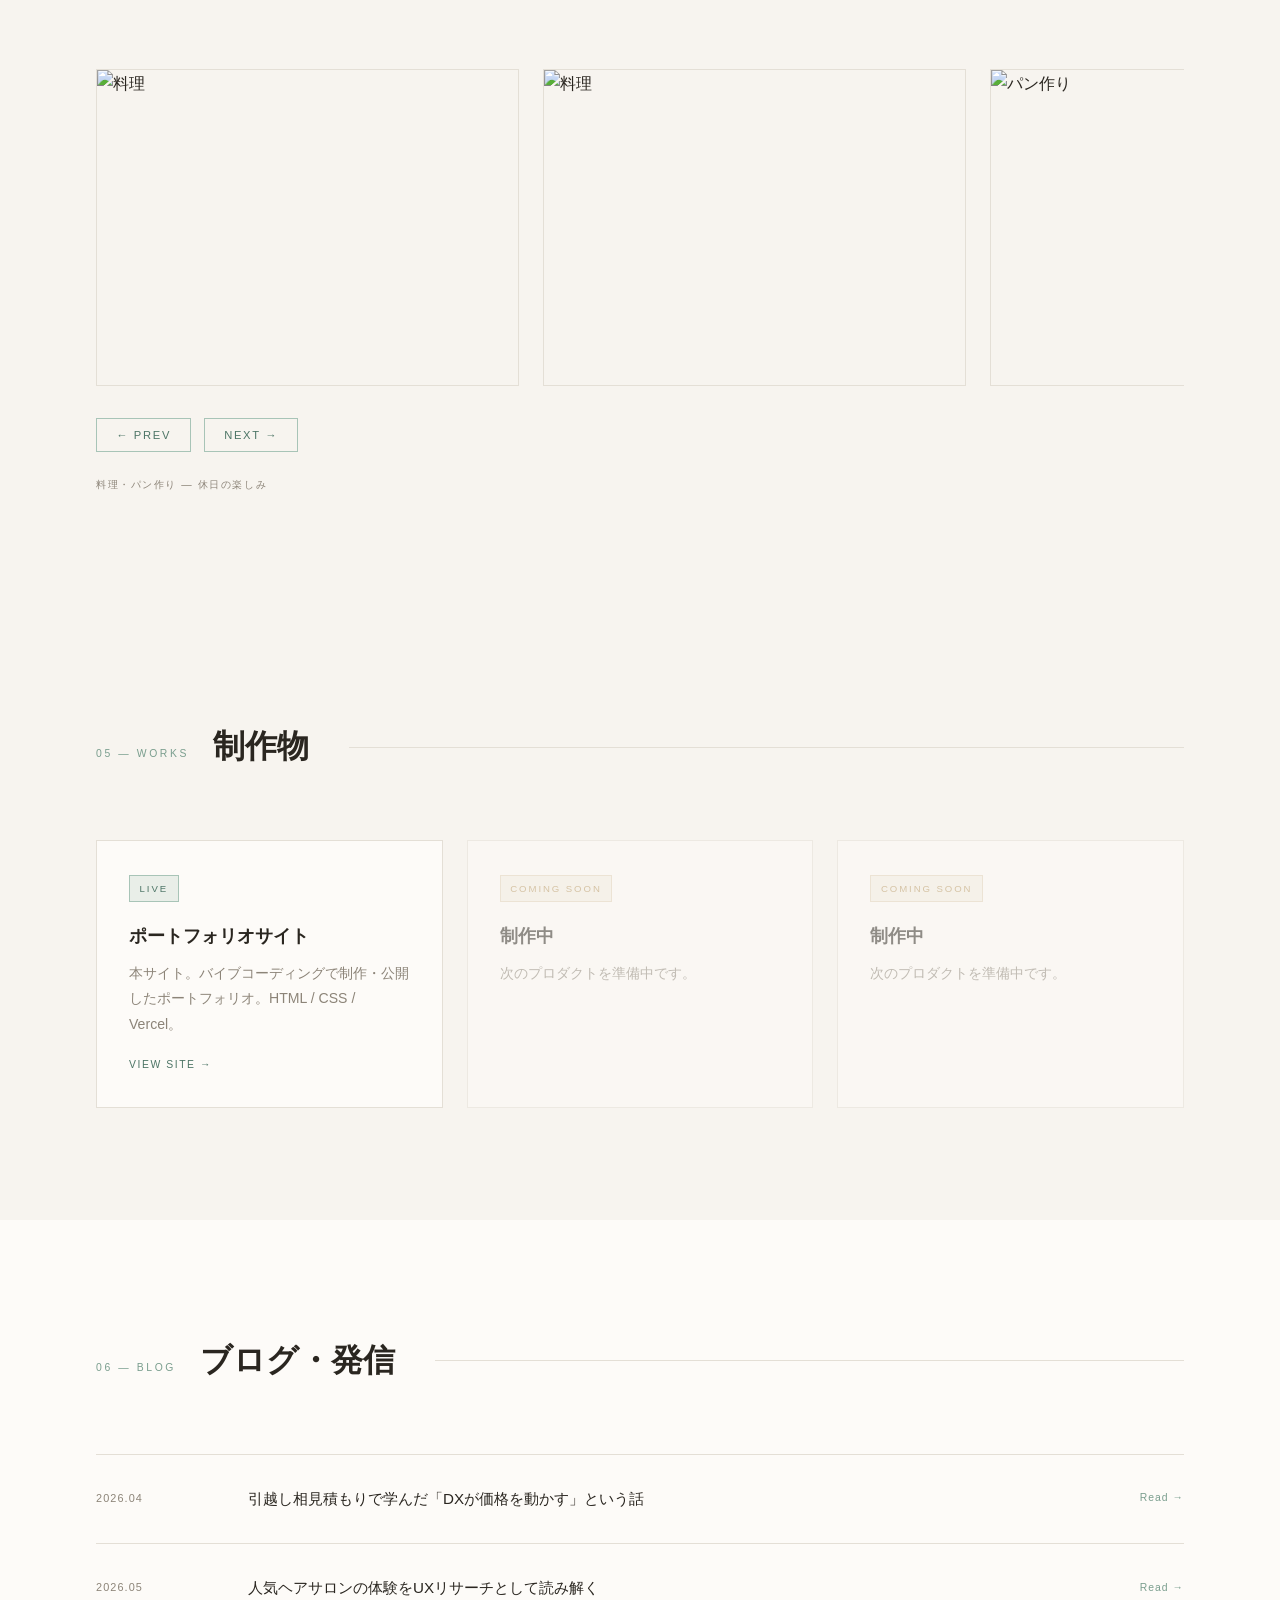
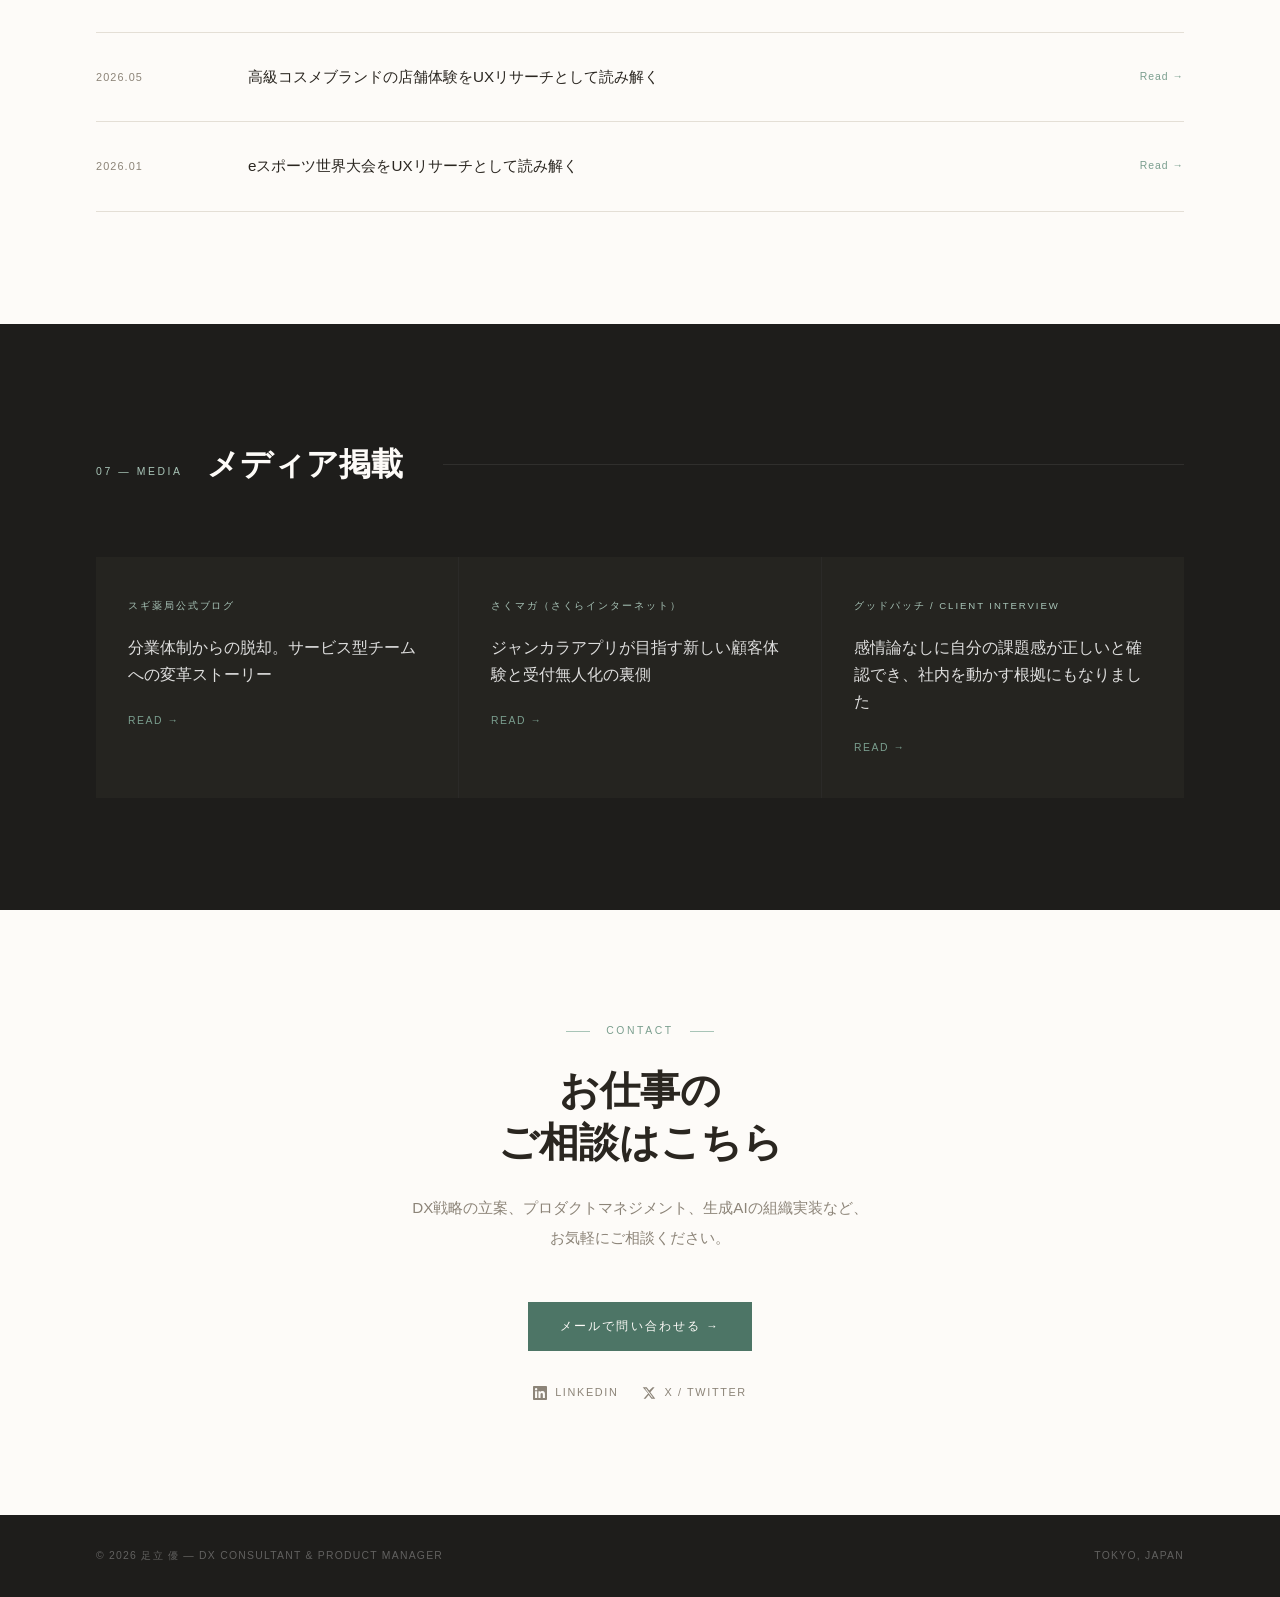
==== commit 431a92c0: "趣味を追加" ====
--- a/index.html.html
+++ b/index.html.html
@@ -1,5 +1,5 @@
 <!DOCTYPE html>
-<!-- saved from url=(0046)file:///C:/Users/yuuad/Downloads/index_14.html -->
+<!-- saved from url=(0046)file:///C:/Users/yuuad/Downloads/index_17.html -->
 <html lang="ja"><head><meta http-equiv="Content-Type" content="text/html; charset=UTF-8">
 
 <meta name="viewport" content="width=device-width, initial-scale=1.0">
@@ -59,14 +59,14 @@
   .nav-social svg { width: 16px; height: 16px; fill: currentColor; }
   #hero {
     min-height: 100vh;
-    display: grid;
-    grid-template-columns: 55% 45%;
+    display: flex;
+    align-items: center;
     padding-top: 70px;
   }
   .hero-left {
     display: flex; flex-direction: column; justify-content: center;
-    padding: 6rem 4rem 6rem 6rem;
-    position: relative;
+    padding: 6rem 8rem;
+    max-width: 800px;
   }
   .hero-left::after {
     content: '';
@@ -75,13 +75,13 @@
   }
   .hero-photo { margin-bottom: 1.5rem; }
   .hero-photo img {
-    width: 80px; height: 80px;
+    width: 120px; height: 120px;
     border-radius: 50%;
     object-fit: cover;
     border: 2px solid var(--border);
   }
   .hero-photo-placeholder {
-    width: 80px; height: 80px; border-radius: 50%;
+    width: 120px; height: 120px; border-radius: 50%;
     background: var(--warm-white); border: 2px solid var(--border);
     display: flex; flex-direction: column; align-items: center; justify-content: center;
     overflow: hidden;
@@ -262,6 +262,52 @@
   .contact-social a { display: inline-flex; align-items: center; gap: 0.5rem; font-family: 'Josefin Sans', sans-serif; font-size: 0.68rem; letter-spacing: 0.15em; text-transform: uppercase; color: var(--muted); text-decoration: none; transition: color 0.2s; }
   .contact-social a:hover { color: var(--sage-dark); }
   .contact-social svg { width: 14px; height: 14px; fill: currentColor; }
+  /* ── HOBBY ── */
+  #hobby { background: var(--cream); overflow: hidden; }
+  .slider-wrapper { position: relative; }
+  .slider-track {
+    display: flex; gap: 1.5rem;
+    overflow-x: auto; scroll-snap-type: x mandatory;
+    scroll-behavior: smooth;
+    -webkit-overflow-scrolling: touch;
+    scrollbar-width: none;
+    padding-bottom: 0.5rem;
+  }
+  .slider-track::-webkit-scrollbar { display: none; }
+  .slider-item {
+    flex: 0 0 calc(40% - 0.75rem);
+    scroll-snap-align: start;
+    aspect-ratio: 4/3;
+    overflow: hidden;
+    border: 1px solid var(--border);
+  }
+  .slider-item img {
+    width: 100%; height: 100%;
+    object-fit: cover;
+    transition: transform 0.4s ease;
+    display: block;
+  }
+  .slider-item:hover img { transform: scale(1.04); }
+  .slider-controls {
+    display: flex; gap: 0.8rem; margin-top: 1.5rem;
+    align-items: center;
+  }
+  .slider-btn {
+    font-family: 'Josefin Sans', sans-serif;
+    font-size: 0.7rem; letter-spacing: 0.15em;
+    text-transform: uppercase; color: var(--sage-dark);
+    background: none; border: 1px solid var(--sage-light);
+    padding: 0.6rem 1.2rem; cursor: pointer;
+    transition: all 0.2s;
+  }
+  .slider-btn:hover { background: var(--sage-dark); color: var(--warm-white); border-color: var(--sage-dark); }
+  .hobby-caption {
+    font-family: 'Josefin Sans', sans-serif;
+    font-size: 0.65rem; letter-spacing: 0.15em;
+    text-transform: uppercase; color: var(--muted);
+    margin-top: 1.5rem;
+  }
+
   /* ── WORKS ── */
   #works { background: var(--cream); }
   .works-grid { display: grid; grid-template-columns: repeat(3, 1fr); gap: 1.5rem; }
@@ -440,6 +486,7 @@
 
     /* WORKS */
     .works-grid { grid-template-columns: 1fr; gap: 1rem; }
+    .slider-item { flex: 0 0 85%; }
 
     /* BLOG */
     .blog-item { grid-template-columns: 1fr auto; gap: 1rem; }
@@ -474,15 +521,16 @@
 <body>
 
 <nav>
-  <a href="file:///C:/Users/yuuad/Downloads/index_14.html#hero" class="nav-logo">足立 優</a>
+  <a href="file:///C:/Users/yuuad/Downloads/index_17.html#hero" class="nav-logo">足立 優</a>
   <div class="nav-right">
     <ul class="nav-links">
-      <li><a href="file:///C:/Users/yuuad/Downloads/index_14.html#about">About</a></li>
-      <li><a href="file:///C:/Users/yuuad/Downloads/index_14.html#experience">Experience</a></li>
-      <li><a href="file:///C:/Users/yuuad/Downloads/index_14.html#works">Works</a></li>
-      <li><a href="file:///C:/Users/yuuad/Downloads/index_14.html#blog">Blog</a></li>
-      <li><a href="file:///C:/Users/yuuad/Downloads/index_14.html#media">Media</a></li>
-      <li><a href="file:///C:/Users/yuuad/Downloads/index_14.html#contact">Contact</a></li>
+      <li><a href="file:///C:/Users/yuuad/Downloads/index_17.html#about">About</a></li>
+      <li><a href="file:///C:/Users/yuuad/Downloads/index_17.html#experience">Experience</a></li>
+      <li><a href="file:///C:/Users/yuuad/Downloads/index_17.html#hobby">Hobby</a></li>
+      <li><a href="file:///C:/Users/yuuad/Downloads/index_17.html#works">Works</a></li>
+      <li><a href="file:///C:/Users/yuuad/Downloads/index_17.html#blog">Blog</a></li>
+      <li><a href="file:///C:/Users/yuuad/Downloads/index_17.html#media">Media</a></li>
+      <li><a href="file:///C:/Users/yuuad/Downloads/index_17.html#contact">Contact</a></li>
     </ul>
     <div class="nav-social">
       <a href="https://www.linkedin.com/in/%E5%84%AA-%E8%B6%B3%E7%AB%8B-1187ba326/" target="_blank" aria-label="LinkedIn">
@@ -501,12 +549,13 @@
 <!-- MOBILE MENU -->
 <div class="mobile-menu" id="mobileMenu">
   <button class="mobile-menu-close" onclick="toggleMenu()">✕ Close</button>
-  <a href="file:///C:/Users/yuuad/Downloads/index_14.html#about" onclick="toggleMenu()">About</a>
-  <a href="file:///C:/Users/yuuad/Downloads/index_14.html#experience" onclick="toggleMenu()">Experience</a>
-  <a href="file:///C:/Users/yuuad/Downloads/index_14.html#works" onclick="toggleMenu()">Works</a>
-  <a href="file:///C:/Users/yuuad/Downloads/index_14.html#blog" onclick="toggleMenu()">Blog</a>
-  <a href="file:///C:/Users/yuuad/Downloads/index_14.html#media" onclick="toggleMenu()">Media</a>
-  <a href="file:///C:/Users/yuuad/Downloads/index_14.html#contact" onclick="toggleMenu()">Contact</a>
+  <a href="file:///C:/Users/yuuad/Downloads/index_17.html#about" onclick="toggleMenu()">About</a>
+  <a href="file:///C:/Users/yuuad/Downloads/index_17.html#experience" onclick="toggleMenu()">Experience</a>
+  <a href="file:///C:/Users/yuuad/Downloads/index_17.html#hobby" onclick="toggleMenu()">Hobby</a>
+  <a href="file:///C:/Users/yuuad/Downloads/index_17.html#works" onclick="toggleMenu()">Works</a>
+  <a href="file:///C:/Users/yuuad/Downloads/index_17.html#blog" onclick="toggleMenu()">Blog</a>
+  <a href="file:///C:/Users/yuuad/Downloads/index_17.html#media" onclick="toggleMenu()">Media</a>
+  <a href="file:///C:/Users/yuuad/Downloads/index_17.html#contact" onclick="toggleMenu()">Contact</a>
   <div class="mobile-social">
     <a href="https://www.linkedin.com/in/%E5%84%AA-%E8%B6%B3%E7%AB%8B-1187ba326/" target="_blank">
       <svg viewBox="0 0 24 24"><path d="M20.447 20.452h-3.554v-5.569c0-1.328-.027-3.037-1.852-3.037-1.853 0-2.136 1.445-2.136 2.939v5.667H9.351V9h3.414v1.561h.046c.477-.9 1.637-1.85 3.37-1.85 3.601 0 4.267 2.37 4.267 5.455v6.286zM5.337 7.433a2.062 2.062 0 0 1-2.063-2.065 2.064 2.064 0 1 1 2.063 2.065zm1.782 13.019H3.555V9h3.564v11.452zM22.225 0H1.771C.792 0 0 .774 0 1.729v20.542C0 23.227.792 24 1.771 24h20.451C23.2 24 24 23.227 24 22.271V1.729C24 .774 23.2 0 22.222 0h.003z"></path></svg>
@@ -526,43 +575,6 @@
     <h1 class="hero-name">足立 優</h1>
     <p class="hero-name-en">Yuu Adachi</p>
     <p class="hero-desc">「徹底した顧客視点 × デジタル実装 × 組織変革」で企業の事業価値を最大化する、実効型DXコンサルタント。戦略策定からプロダクト開発・組織変革まで一気通貫で実行します。</p>
-    <div class="hero-actions">
-      <a href="file:///C:/Users/yuuad/Downloads/index_14.html#contact" class="btn-primary">お問い合わせ →</a>
-      <a href="file:///C:/Users/yuuad/Downloads/index_14.html#experience" class="btn-secondary">経歴を見る</a>
-    </div>
-  </div>
-  <div class="hero-right">
-    <div class="stat-grid">
-      <div class="stat-item">
-        <div class="stat-num">20<span class="stat-unit">億円</span></div>
-        <div class="stat-label">Cost Reduction</div>
-      </div>
-      <div class="stat-item">
-        <div class="stat-num">1500<span class="stat-unit">万</span></div>
-        <div class="stat-label">App Downloads</div>
-      </div>
-      <div class="stat-item">
-        <div class="stat-num">180<span class="stat-unit">店舗</span></div>
-        <div class="stat-label">Deployment Scale</div>
-      </div>
-      <div class="stat-item">
-        <div class="stat-num">12<span class="stat-unit">年</span></div>
-        <div class="stat-label">DX Experience</div>
-      </div>
-    </div>
-    <div class="hero-social-block">
-      <div class="social-label">Connect</div>
-      <div class="social-links">
-        <a href="https://www.linkedin.com/in/%E5%84%AA-%E8%B6%B3%E7%AB%8B-1187ba326/" target="_blank" class="social-link">
-          <svg viewBox="0 0 24 24"><path d="M20.447 20.452h-3.554v-5.569c0-1.328-.027-3.037-1.852-3.037-1.853 0-2.136 1.445-2.136 2.939v5.667H9.351V9h3.414v1.561h.046c.477-.9 1.637-1.85 3.37-1.85 3.601 0 4.267 2.37 4.267 5.455v6.286zM5.337 7.433a2.062 2.062 0 0 1-2.063-2.065 2.064 2.064 0 1 1 2.063 2.065zm1.782 13.019H3.555V9h3.564v11.452zM22.225 0H1.771C.792 0 0 .774 0 1.729v20.542C0 23.227.792 24 1.771 24h20.451C23.2 24 24 23.227 24 22.271V1.729C24 .774 23.2 0 22.222 0h.003z"></path></svg>
-          LinkedIn
-        </a>
-        <a href="https://x.com/yuuadachiuun" target="_blank" class="social-link">
-          <svg viewBox="0 0 24 24"><path d="M18.244 2.25h3.308l-7.227 8.26 8.502 11.24H16.17l-4.714-6.231-5.401 6.231H2.746l7.73-8.835L1.254 2.25H8.08l4.253 5.622zm-1.161 17.52h1.833L7.084 4.126H5.117z"></path></svg>
-          X / Twitter
-        </a>
-      </div>
-    </div>
   </div>
 </section>
 
@@ -646,10 +658,48 @@
   </div>
 </section>
 
+<!-- HOBBY -->
+<section id="hobby">
+  <div class="section-header fade-in">
+    <span class="section-eyebrow">04 — Hobby</span>
+    <h2 class="section-title">趣味</h2>
+    <div class="section-line"></div>
+  </div>
+  <div class="fade-in">
+    <div class="slider-wrapper">
+      <div class="slider-track" id="sliderTrack">
+        <div class="slider-item">
+          <img src="file:///C:/Users/yuuad/Downloads/hobby1.jpeg" alt="料理">
+        </div>
+        <div class="slider-item">
+          <img src="file:///C:/Users/yuuad/Downloads/hobby4.jpeg" alt="料理">
+        </div>
+        <div class="slider-item">
+          <img src="file:///C:/Users/yuuad/Downloads/hobby2.jpeg" alt="パン作り">
+        </div>
+        <div class="slider-item">
+          <img src="file:///C:/Users/yuuad/Downloads/hobby3.jpeg" alt="パン作り">
+        </div>
+        <div class="slider-item">
+          <img src="file:///C:/Users/yuuad/Downloads/hobby5.jpeg" alt="パン作り">
+        </div>
+        <div class="slider-item">
+          <img src="file:///C:/Users/yuuad/Downloads/hobby6.jpeg" alt="パン作り">
+        </div>
+      </div>
+    </div>
+    <div class="slider-controls">
+      <button class="slider-btn" onclick="slideLeft()">← Prev</button>
+      <button class="slider-btn" onclick="slideRight()">Next →</button>
+    </div>
+    <p class="hobby-caption">料理・パン作り — 休日の楽しみ</p>
+  </div>
+</section>
+
 <!-- WORKS -->
 <section id="works">
   <div class="section-header fade-in">
-    <span class="section-eyebrow">04 — Works</span>
+    <span class="section-eyebrow">05 — Works</span>
     <h2 class="section-title">制作物</h2>
     <div class="section-line"></div>
   </div>
@@ -676,28 +726,28 @@
 <!-- BLOG -->
 <section id="blog">
   <div class="section-header fade-in">
-    <span class="section-eyebrow">05 — Blog</span>
+    <span class="section-eyebrow">06 — Blog</span>
     <h2 class="section-title">ブログ・発信</h2>
     <div class="section-line"></div>
   </div>
   <div class="fade-in">
     <div class="blog-list">
-      <a href="file:///C:/Users/yuuad/Downloads/index_14.html#blog-post-1" class="blog-item" onclick="togglePost(event, &#39;blog-post-1&#39;)">
+      <a href="file:///C:/Users/yuuad/Downloads/index_17.html#blog-post-1" class="blog-item" onclick="togglePost(event, &#39;blog-post-1&#39;)">
         <div class="blog-date">2026.04</div>
         <div class="blog-title">引越し相見積もりで学んだ「DXが価格を動かす」という話</div>
         <div class="blog-arrow">Read →</div>
       </a>
-      <a href="file:///C:/Users/yuuad/Downloads/index_14.html#blog-post-2" class="blog-item" onclick="togglePost(event, &#39;blog-post-2&#39;)">
+      <a href="file:///C:/Users/yuuad/Downloads/index_17.html#blog-post-2" class="blog-item" onclick="togglePost(event, &#39;blog-post-2&#39;)">
         <div class="blog-date">2026.05</div>
         <div class="blog-title">人気ヘアサロンの体験をUXリサーチとして読み解く</div>
         <div class="blog-arrow">Read →</div>
       </a>
-      <a href="file:///C:/Users/yuuad/Downloads/index_14.html#blog-post-3" class="blog-item" onclick="togglePost(event, &#39;blog-post-3&#39;)">
+      <a href="file:///C:/Users/yuuad/Downloads/index_17.html#blog-post-3" class="blog-item" onclick="togglePost(event, &#39;blog-post-3&#39;)">
         <div class="blog-date">2026.05</div>
         <div class="blog-title">高級コスメブランドの店舗体験をUXリサーチとして読み解く</div>
         <div class="blog-arrow">Read →</div>
       </a>
-      <a href="file:///C:/Users/yuuad/Downloads/index_14.html#blog-post-4" class="blog-item" onclick="togglePost(event, &#39;blog-post-4&#39;)">
+      <a href="file:///C:/Users/yuuad/Downloads/index_17.html#blog-post-4" class="blog-item" onclick="togglePost(event, &#39;blog-post-4&#39;)">
         <div class="blog-date">2026.01</div>
         <div class="blog-title">eスポーツ世界大会をUXリサーチとして読み解く</div>
         <div class="blog-arrow">Read →</div>
@@ -822,7 +872,7 @@
 
 <section id="media">
   <div class="section-header fade-in">
-    <span class="section-eyebrow">06 — Media</span>
+    <span class="section-eyebrow">07 — Media</span>
     <h2 class="section-title">メディア掲載</h2>
     <div class="section-line"></div>
   </div>
@@ -875,6 +925,18 @@
   }, { threshold: 0.1 });
   document.querySelectorAll('.fade-in').forEach(el => observer.observe(el));
 
+  function slideLeft() {
+    const track = document.getElementById('sliderTrack');
+    const itemWidth = track.querySelector('.slider-item').offsetWidth + 24;
+    track.scrollBy({ left: -itemWidth, behavior: 'smooth' });
+  }
+
+  function slideRight() {
+    const track = document.getElementById('sliderTrack');
+    const itemWidth = track.querySelector('.slider-item').offsetWidth + 24;
+    track.scrollBy({ left: itemWidth, behavior: 'smooth' });
+  }
+
   function toggleMenu() {
     const menu = document.getElementById('mobileMenu');
     menu.classList.toggle('open');
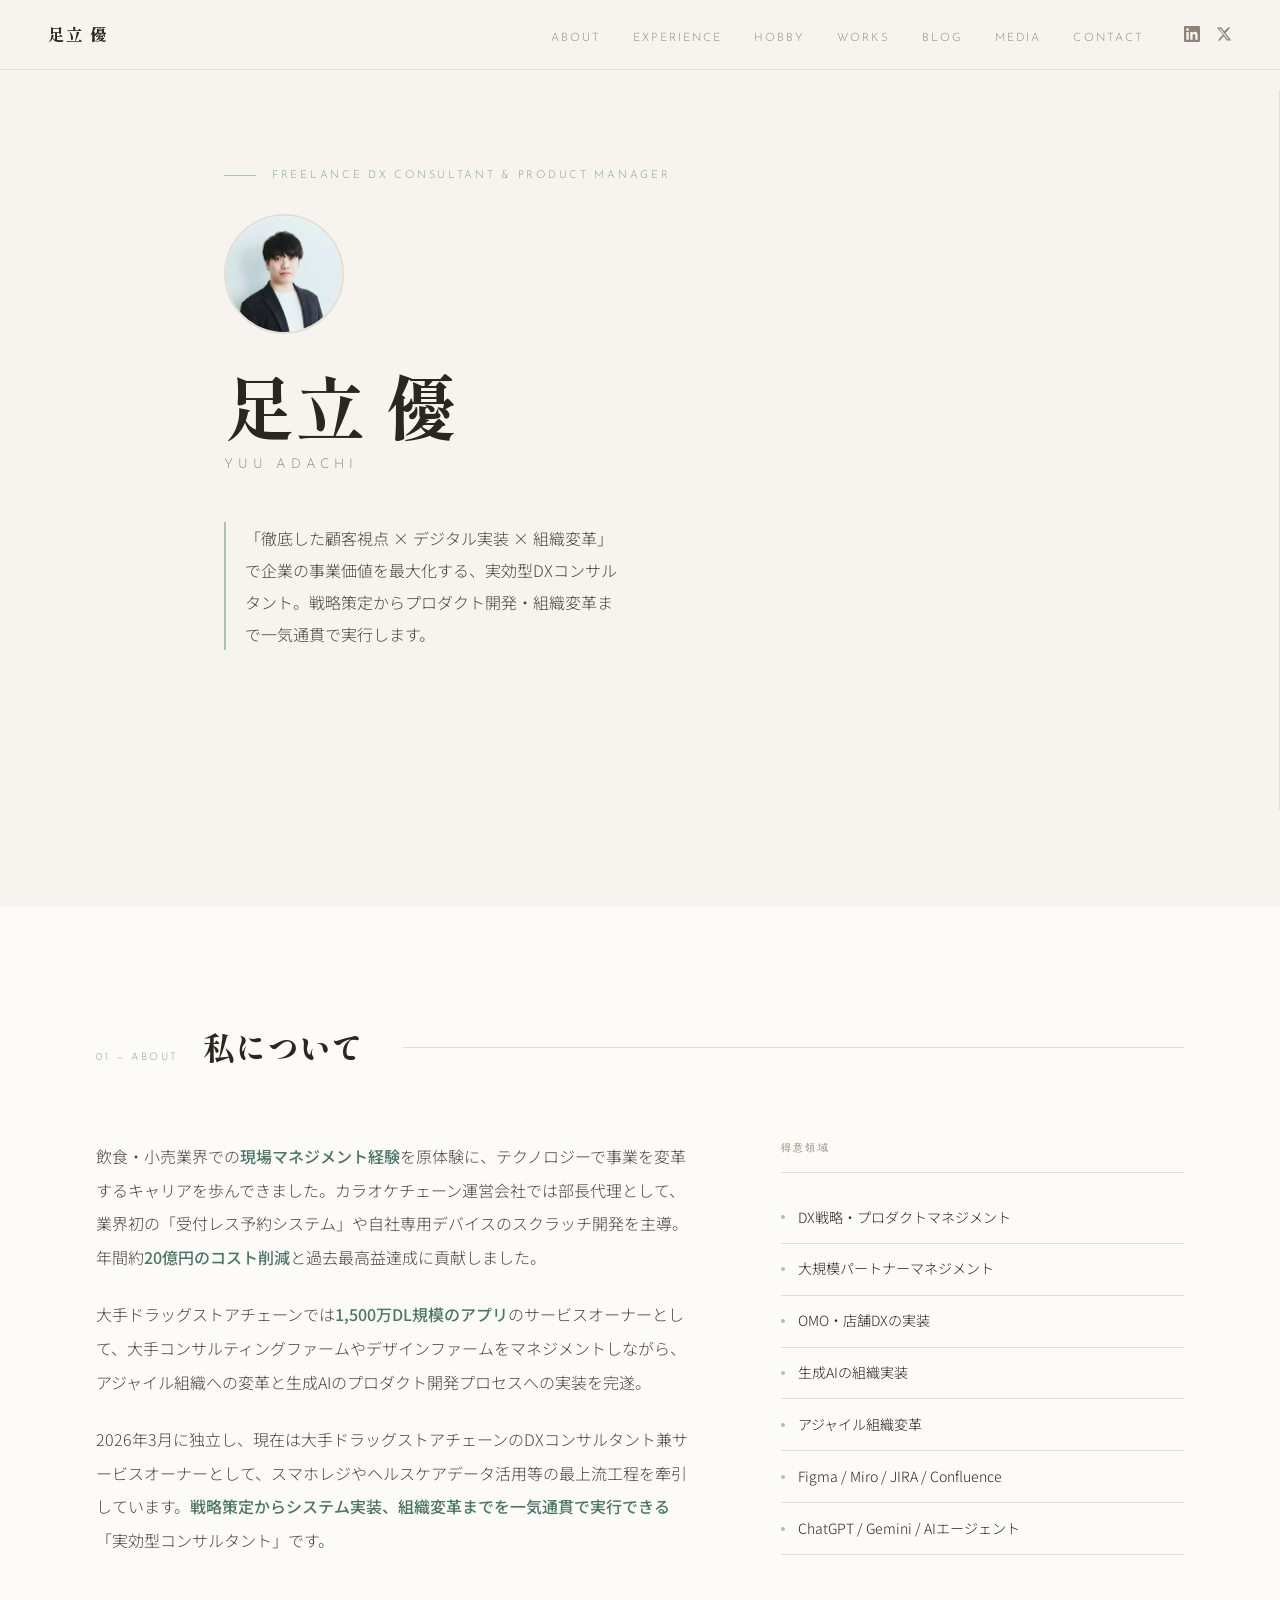
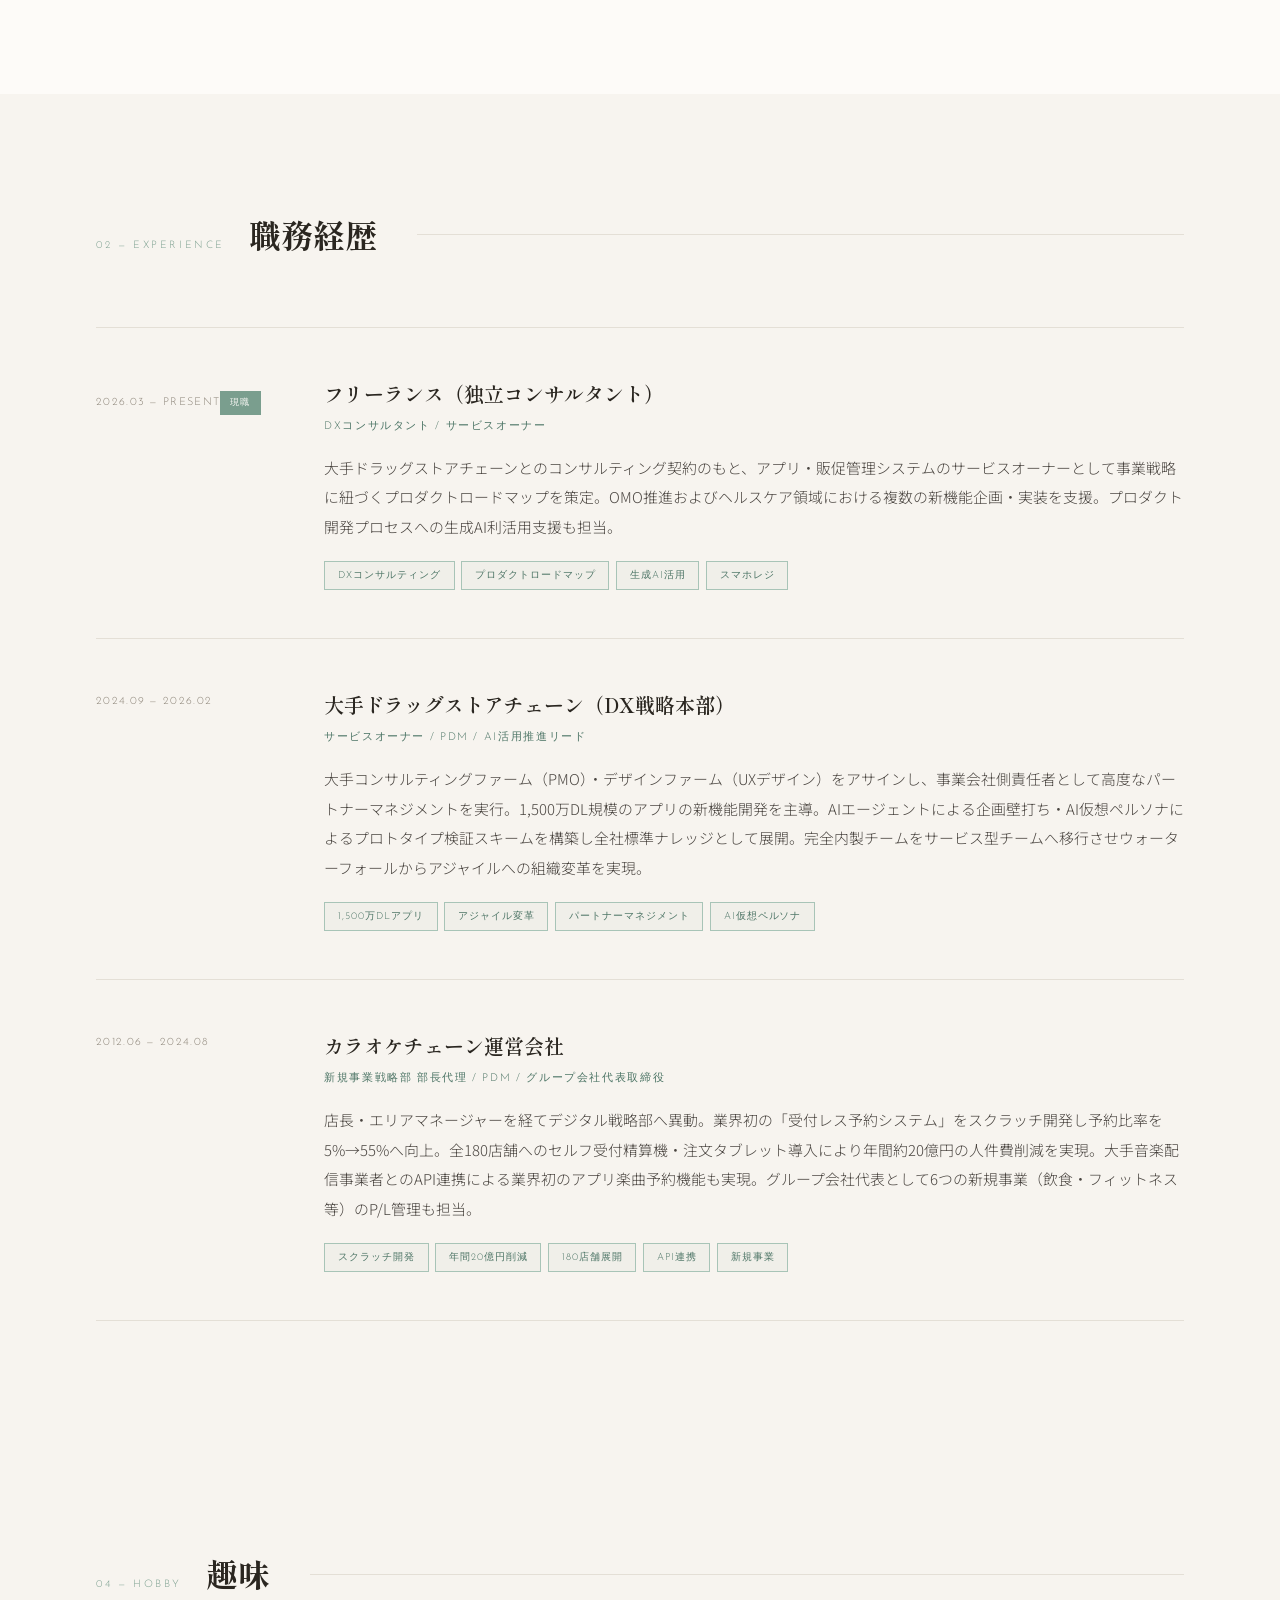
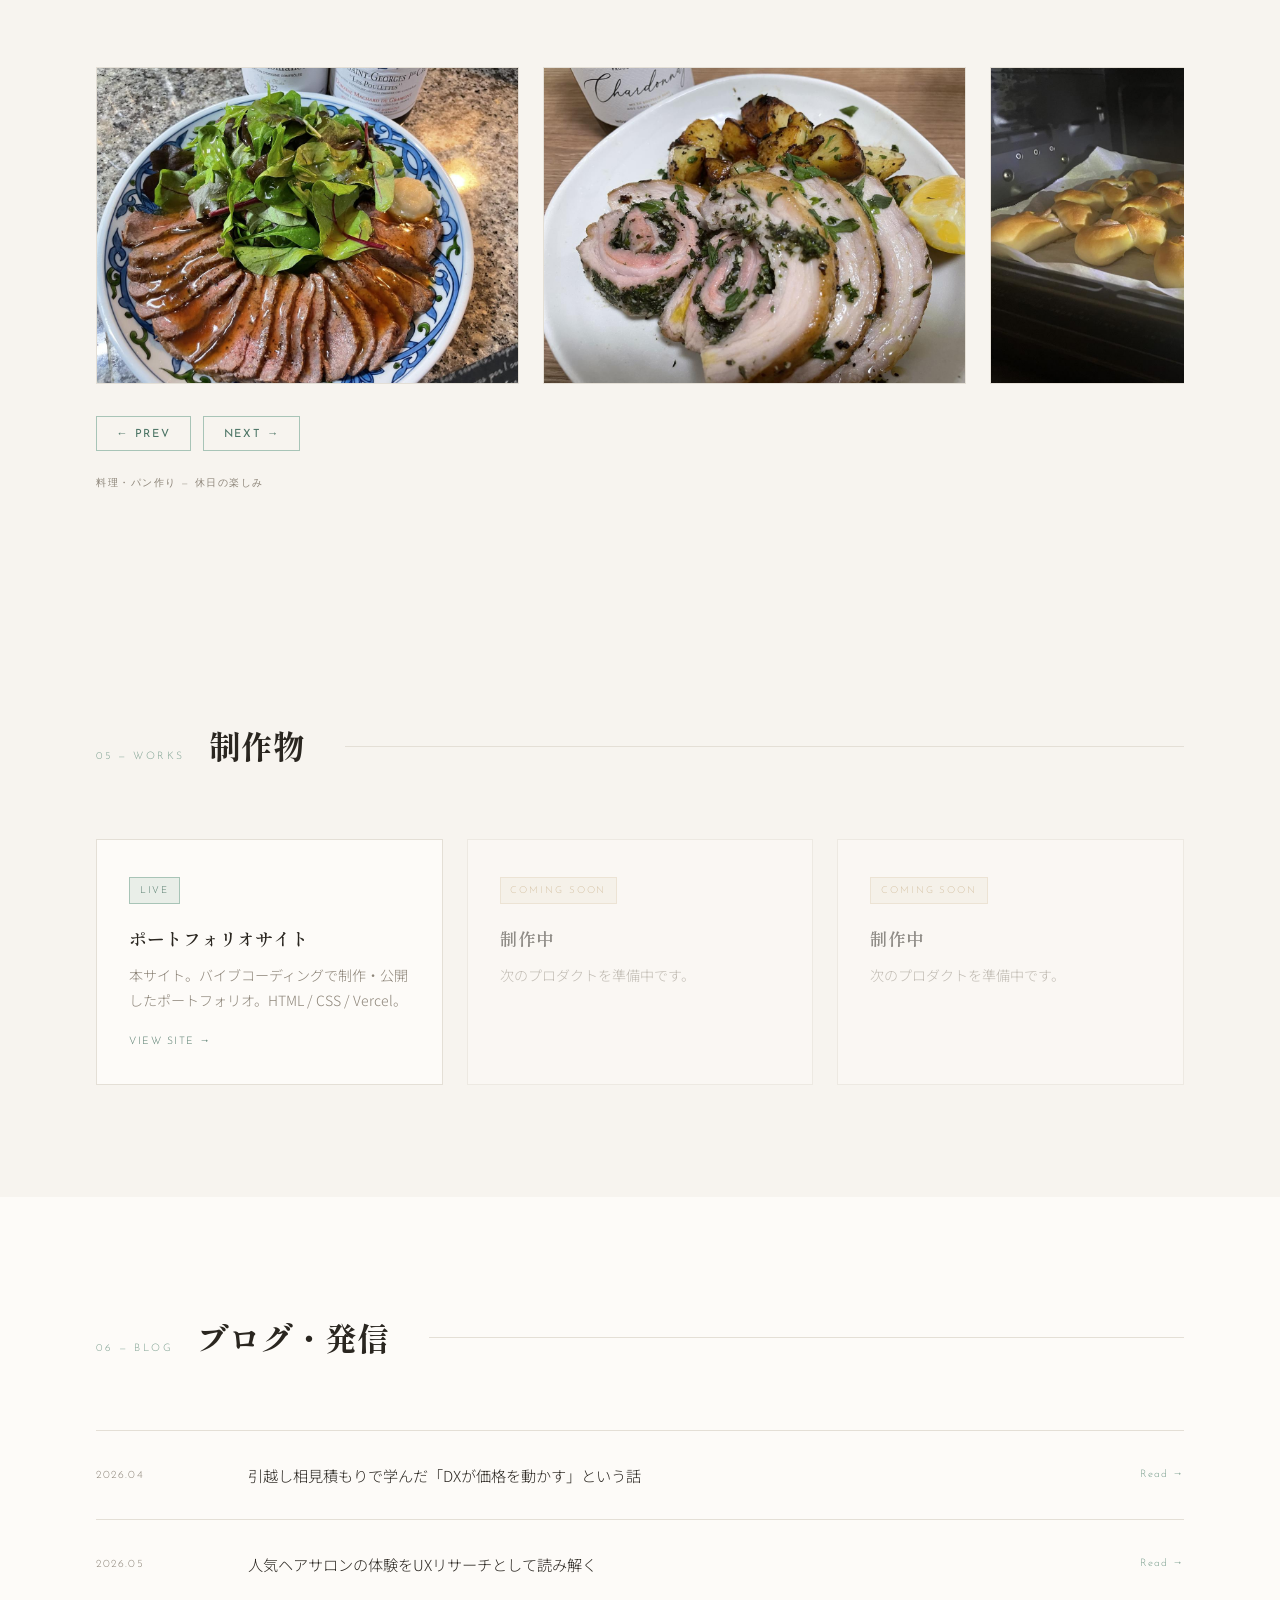
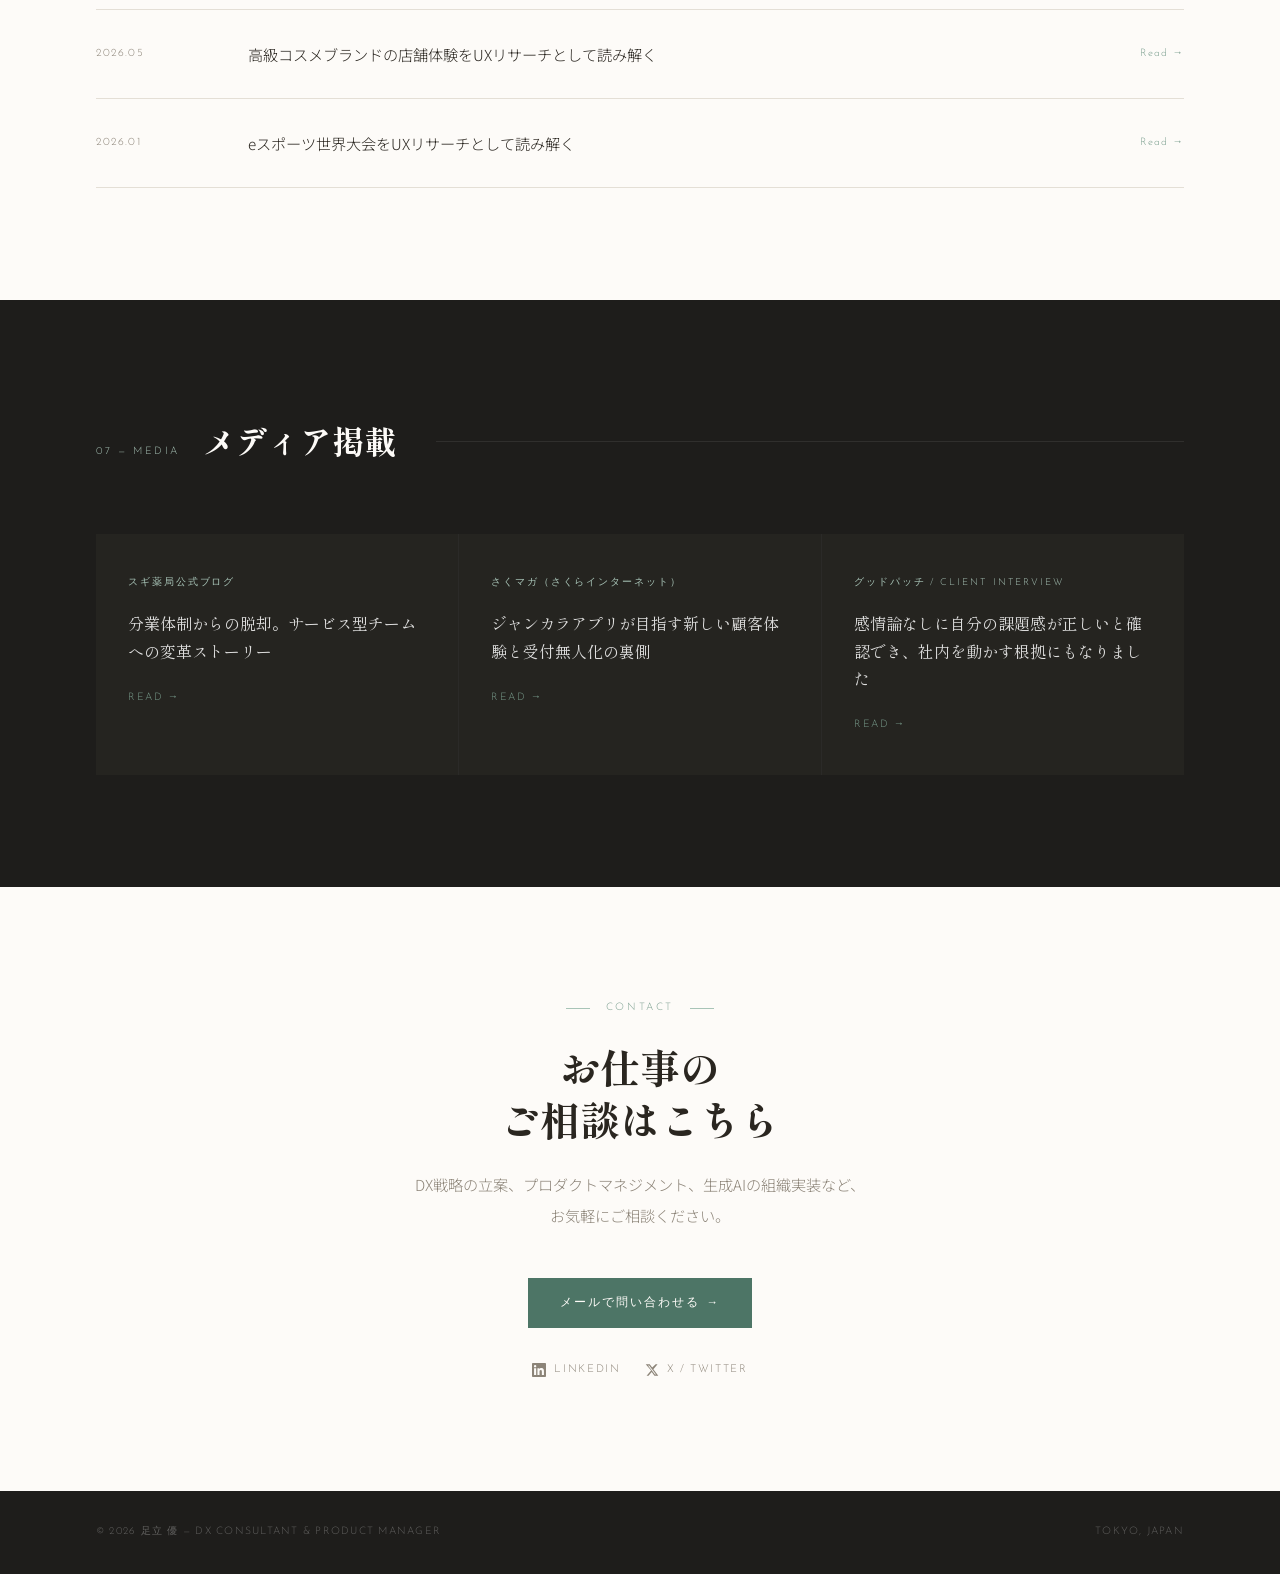
==== commit 1a798c0e: "update" ====
--- a/index.html.html
+++ b/index.html.html
@@ -1,11 +1,11 @@
 <!DOCTYPE html>
-<!-- saved from url=(0046)file:///C:/Users/yuuad/Downloads/index_17.html -->
-<html lang="ja"><head><meta http-equiv="Content-Type" content="text/html; charset=UTF-8">
-
+<html lang="ja">
+<head>
+<meta charset="UTF-8">
 <meta name="viewport" content="width=device-width, initial-scale=1.0">
 <title>足立 優 | DXコンサルタント・プロダクトマネージャー</title>
-<link rel="preconnect" href="https://fonts.googleapis.com/">
-<link href="./index.html_files/css2" rel="stylesheet">
+<link rel="preconnect" href="https://fonts.googleapis.com">
+<link href="https://fonts.googleapis.com/css2?family=Shippori+Mincho:wght@400;600;800&family=Josefin+Sans:wght@300;400&family=Noto+Sans+JP:wght@300;400;500&display=swap" rel="stylesheet">
 <style>
   :root {
     --cream: #f7f4ef;
@@ -521,23 +521,23 @@
 <body>
 
 <nav>
-  <a href="file:///C:/Users/yuuad/Downloads/index_17.html#hero" class="nav-logo">足立 優</a>
+  <a href="#hero" class="nav-logo">足立 優</a>
   <div class="nav-right">
     <ul class="nav-links">
-      <li><a href="file:///C:/Users/yuuad/Downloads/index_17.html#about">About</a></li>
-      <li><a href="file:///C:/Users/yuuad/Downloads/index_17.html#experience">Experience</a></li>
-      <li><a href="file:///C:/Users/yuuad/Downloads/index_17.html#hobby">Hobby</a></li>
-      <li><a href="file:///C:/Users/yuuad/Downloads/index_17.html#works">Works</a></li>
-      <li><a href="file:///C:/Users/yuuad/Downloads/index_17.html#blog">Blog</a></li>
-      <li><a href="file:///C:/Users/yuuad/Downloads/index_17.html#media">Media</a></li>
-      <li><a href="file:///C:/Users/yuuad/Downloads/index_17.html#contact">Contact</a></li>
+      <li><a href="#about">About</a></li>
+      <li><a href="#experience">Experience</a></li>
+      <li><a href="#hobby">Hobby</a></li>
+      <li><a href="#works">Works</a></li>
+      <li><a href="#blog">Blog</a></li>
+      <li><a href="#media">Media</a></li>
+      <li><a href="#contact">Contact</a></li>
     </ul>
     <div class="nav-social">
       <a href="https://www.linkedin.com/in/%E5%84%AA-%E8%B6%B3%E7%AB%8B-1187ba326/" target="_blank" aria-label="LinkedIn">
-        <svg viewBox="0 0 24 24"><path d="M20.447 20.452h-3.554v-5.569c0-1.328-.027-3.037-1.852-3.037-1.853 0-2.136 1.445-2.136 2.939v5.667H9.351V9h3.414v1.561h.046c.477-.9 1.637-1.85 3.37-1.85 3.601 0 4.267 2.37 4.267 5.455v6.286zM5.337 7.433a2.062 2.062 0 0 1-2.063-2.065 2.064 2.064 0 1 1 2.063 2.065zm1.782 13.019H3.555V9h3.564v11.452zM22.225 0H1.771C.792 0 0 .774 0 1.729v20.542C0 23.227.792 24 1.771 24h20.451C23.2 24 24 23.227 24 22.271V1.729C24 .774 23.2 0 22.222 0h.003z"></path></svg>
+        <svg viewBox="0 0 24 24"><path d="M20.447 20.452h-3.554v-5.569c0-1.328-.027-3.037-1.852-3.037-1.853 0-2.136 1.445-2.136 2.939v5.667H9.351V9h3.414v1.561h.046c.477-.9 1.637-1.85 3.37-1.85 3.601 0 4.267 2.37 4.267 5.455v6.286zM5.337 7.433a2.062 2.062 0 0 1-2.063-2.065 2.064 2.064 0 1 1 2.063 2.065zm1.782 13.019H3.555V9h3.564v11.452zM22.225 0H1.771C.792 0 0 .774 0 1.729v20.542C0 23.227.792 24 1.771 24h20.451C23.2 24 24 23.227 24 22.271V1.729C24 .774 23.2 0 22.222 0h.003z"/></svg>
       </a>
       <a href="https://x.com/yuuadachiuun" target="_blank" aria-label="X">
-        <svg viewBox="0 0 24 24"><path d="M18.244 2.25h3.308l-7.227 8.26 8.502 11.24H16.17l-4.714-6.231-5.401 6.231H2.746l7.73-8.835L1.254 2.25H8.08l4.253 5.622zm-1.161 17.52h1.833L7.084 4.126H5.117z"></path></svg>
+        <svg viewBox="0 0 24 24"><path d="M18.244 2.25h3.308l-7.227 8.26 8.502 11.24H16.17l-4.714-6.231-5.401 6.231H2.746l7.73-8.835L1.254 2.25H8.08l4.253 5.622zm-1.161 17.52h1.833L7.084 4.126H5.117z"/></svg>
       </a>
     </div>
     <button class="hamburger" onclick="toggleMenu()" aria-label="メニュー">
@@ -549,19 +549,19 @@
 <!-- MOBILE MENU -->
 <div class="mobile-menu" id="mobileMenu">
   <button class="mobile-menu-close" onclick="toggleMenu()">✕ Close</button>
-  <a href="file:///C:/Users/yuuad/Downloads/index_17.html#about" onclick="toggleMenu()">About</a>
-  <a href="file:///C:/Users/yuuad/Downloads/index_17.html#experience" onclick="toggleMenu()">Experience</a>
-  <a href="file:///C:/Users/yuuad/Downloads/index_17.html#hobby" onclick="toggleMenu()">Hobby</a>
-  <a href="file:///C:/Users/yuuad/Downloads/index_17.html#works" onclick="toggleMenu()">Works</a>
-  <a href="file:///C:/Users/yuuad/Downloads/index_17.html#blog" onclick="toggleMenu()">Blog</a>
-  <a href="file:///C:/Users/yuuad/Downloads/index_17.html#media" onclick="toggleMenu()">Media</a>
-  <a href="file:///C:/Users/yuuad/Downloads/index_17.html#contact" onclick="toggleMenu()">Contact</a>
+  <a href="#about" onclick="toggleMenu()">About</a>
+  <a href="#experience" onclick="toggleMenu()">Experience</a>
+  <a href="#hobby" onclick="toggleMenu()">Hobby</a>
+  <a href="#works" onclick="toggleMenu()">Works</a>
+  <a href="#blog" onclick="toggleMenu()">Blog</a>
+  <a href="#media" onclick="toggleMenu()">Media</a>
+  <a href="#contact" onclick="toggleMenu()">Contact</a>
   <div class="mobile-social">
     <a href="https://www.linkedin.com/in/%E5%84%AA-%E8%B6%B3%E7%AB%8B-1187ba326/" target="_blank">
-      <svg viewBox="0 0 24 24"><path d="M20.447 20.452h-3.554v-5.569c0-1.328-.027-3.037-1.852-3.037-1.853 0-2.136 1.445-2.136 2.939v5.667H9.351V9h3.414v1.561h.046c.477-.9 1.637-1.85 3.37-1.85 3.601 0 4.267 2.37 4.267 5.455v6.286zM5.337 7.433a2.062 2.062 0 0 1-2.063-2.065 2.064 2.064 0 1 1 2.063 2.065zm1.782 13.019H3.555V9h3.564v11.452zM22.225 0H1.771C.792 0 0 .774 0 1.729v20.542C0 23.227.792 24 1.771 24h20.451C23.2 24 24 23.227 24 22.271V1.729C24 .774 23.2 0 22.222 0h.003z"></path></svg>
+      <svg viewBox="0 0 24 24"><path d="M20.447 20.452h-3.554v-5.569c0-1.328-.027-3.037-1.852-3.037-1.853 0-2.136 1.445-2.136 2.939v5.667H9.351V9h3.414v1.561h.046c.477-.9 1.637-1.85 3.37-1.85 3.601 0 4.267 2.37 4.267 5.455v6.286zM5.337 7.433a2.062 2.062 0 0 1-2.063-2.065 2.064 2.064 0 1 1 2.063 2.065zm1.782 13.019H3.555V9h3.564v11.452zM22.225 0H1.771C.792 0 0 .774 0 1.729v20.542C0 23.227.792 24 1.771 24h20.451C23.2 24 24 23.227 24 22.271V1.729C24 .774 23.2 0 22.222 0h.003z"/></svg>
     </a>
     <a href="https://x.com/yuuadachiuun" target="_blank">
-      <svg viewBox="0 0 24 24"><path d="M18.244 2.25h3.308l-7.227 8.26 8.502 11.24H16.17l-4.714-6.231-5.401 6.231H2.746l7.73-8.835L1.254 2.25H8.08l4.253 5.622zm-1.161 17.52h1.833L7.084 4.126H5.117z"></path></svg>
+      <svg viewBox="0 0 24 24"><path d="M18.244 2.25h3.308l-7.227 8.26 8.502 11.24H16.17l-4.714-6.231-5.401 6.231H2.746l7.73-8.835L1.254 2.25H8.08l4.253 5.622zm-1.161 17.52h1.833L7.084 4.126H5.117z"/></svg>
     </a>
   </div>
 </div>
@@ -570,7 +570,7 @@
   <div class="hero-left">
     <p class="hero-eyebrow">Freelance DX Consultant &amp; Product Manager</p>
     <div class="hero-photo">
-      <img src="./index.html_files/photo.webp" alt="足立 優">
+      <img src="photo.webp" alt="足立 優">
     </div>
     <h1 class="hero-name">足立 優</h1>
     <p class="hero-name-en">Yuu Adachi</p>
@@ -669,22 +669,22 @@
     <div class="slider-wrapper">
       <div class="slider-track" id="sliderTrack">
         <div class="slider-item">
-          <img src="file:///C:/Users/yuuad/Downloads/hobby1.jpeg" alt="料理">
+          <img src="hobby1.jpeg" alt="料理">
         </div>
         <div class="slider-item">
-          <img src="file:///C:/Users/yuuad/Downloads/hobby4.jpeg" alt="料理">
+          <img src="hobby4.jpeg" alt="料理">
         </div>
         <div class="slider-item">
-          <img src="file:///C:/Users/yuuad/Downloads/hobby2.jpeg" alt="パン作り">
+          <img src="hobby2.jpeg" alt="パン作り">
         </div>
         <div class="slider-item">
-          <img src="file:///C:/Users/yuuad/Downloads/hobby3.jpeg" alt="パン作り">
+          <img src="hobby3.jpeg" alt="パン作り">
         </div>
         <div class="slider-item">
-          <img src="file:///C:/Users/yuuad/Downloads/hobby5.jpeg" alt="パン作り">
+          <img src="hobby5.jpeg" alt="パン作り">
         </div>
         <div class="slider-item">
-          <img src="file:///C:/Users/yuuad/Downloads/hobby6.jpeg" alt="パン作り">
+          <img src="hobby6.jpeg" alt="パン作り">
         </div>
       </div>
     </div>
@@ -732,29 +732,29 @@
   </div>
   <div class="fade-in">
     <div class="blog-list">
-      <a href="file:///C:/Users/yuuad/Downloads/index_17.html#blog-post-1" class="blog-item" onclick="togglePost(event, &#39;blog-post-1&#39;)">
+      <a href="#blog-post-1" class="blog-item" onclick="togglePost(event, 'blog-post-1')">
         <div class="blog-date">2026.04</div>
         <div class="blog-title">引越し相見積もりで学んだ「DXが価格を動かす」という話</div>
         <div class="blog-arrow">Read →</div>
       </a>
-      <a href="file:///C:/Users/yuuad/Downloads/index_17.html#blog-post-2" class="blog-item" onclick="togglePost(event, &#39;blog-post-2&#39;)">
+      <a href="#blog-post-2" class="blog-item" onclick="togglePost(event, 'blog-post-2')">
         <div class="blog-date">2026.05</div>
         <div class="blog-title">人気ヘアサロンの体験をUXリサーチとして読み解く</div>
         <div class="blog-arrow">Read →</div>
       </a>
-      <a href="file:///C:/Users/yuuad/Downloads/index_17.html#blog-post-3" class="blog-item" onclick="togglePost(event, &#39;blog-post-3&#39;)">
+      <a href="#blog-post-3" class="blog-item" onclick="togglePost(event, 'blog-post-3')">
         <div class="blog-date">2026.05</div>
         <div class="blog-title">高級コスメブランドの店舗体験をUXリサーチとして読み解く</div>
         <div class="blog-arrow">Read →</div>
       </a>
-      <a href="file:///C:/Users/yuuad/Downloads/index_17.html#blog-post-4" class="blog-item" onclick="togglePost(event, &#39;blog-post-4&#39;)">
+      <a href="#blog-post-4" class="blog-item" onclick="togglePost(event, 'blog-post-4')">
         <div class="blog-date">2026.01</div>
         <div class="blog-title">eスポーツ世界大会をUXリサーチとして読み解く</div>
         <div class="blog-arrow">Read →</div>
       </a>
     </div>
     <div id="blog-post-1" class="blog-post" style="display:none;">
-      <button class="blog-close" onclick="togglePost(event, &#39;blog-post-1&#39;)">← 一覧に戻る</button>
+      <button class="blog-close" onclick="togglePost(event, 'blog-post-1')">← 一覧に戻る</button>
       <div class="blog-post-header">
         <div class="blog-post-date">2026.04</div>
         <h2 class="blog-post-title">引越し相見積もりで学んだ<br>「DXが価格を動かす」という話</h2>
@@ -780,7 +780,7 @@
     </div>
 
     <div id="blog-post-2" class="blog-post" style="display:none;">
-      <button class="blog-close" onclick="togglePost(event, &#39;blog-post-2&#39;)">← 一覧に戻る</button>
+      <button class="blog-close" onclick="togglePost(event, 'blog-post-2')">← 一覧に戻る</button>
       <div class="blog-post-header">
         <div class="blog-post-date">2026.05</div>
         <h2 class="blog-post-title">人気ヘアサロンの体験を<br>UXリサーチとして読み解く</h2>
@@ -809,7 +809,7 @@
     </div>
 
     <div id="blog-post-3" class="blog-post" style="display:none;">
-      <button class="blog-close" onclick="togglePost(event, &#39;blog-post-3&#39;)">← 一覧に戻る</button>
+      <button class="blog-close" onclick="togglePost(event, 'blog-post-3')">← 一覧に戻る</button>
       <div class="blog-post-header">
         <div class="blog-post-date">2026.05</div>
         <h2 class="blog-post-title">高級コスメブランドの店舗体験を<br>UXリサーチとして読み解く</h2>
@@ -837,7 +837,7 @@
     </div>
 
     <div id="blog-post-4" class="blog-post" style="display:none;">
-      <button class="blog-close" onclick="togglePost(event, &#39;blog-post-4&#39;)">← 一覧に戻る</button>
+      <button class="blog-close" onclick="togglePost(event, 'blog-post-4')">← 一覧に戻る</button>
       <div class="blog-post-header">
         <div class="blog-post-date">2026.01</div>
         <h2 class="blog-post-title">eスポーツ世界大会を<br>UXリサーチとして読み解く</h2>
@@ -866,8 +866,8 @@
         <p>日常のあらゆる場面にプロダクト設計のヒントは潜んでいる。観察し続けることが、PdMとしての感度を維持する最もシンプルな方法だと思っています。</p>
       </div>
     </div>
-    
-  
+    </div>
+  </div>
 </section>
 
 <section id="media">
@@ -903,11 +903,11 @@
     <a href="mailto:yuu.adachi.uun@gmail.com" class="btn-primary">メールで問い合わせる →</a>
     <div class="contact-social">
       <a href="https://www.linkedin.com/in/%E5%84%AA-%E8%B6%B3%E7%AB%8B-1187ba326/" target="_blank">
-        <svg viewBox="0 0 24 24"><path d="M20.447 20.452h-3.554v-5.569c0-1.328-.027-3.037-1.852-3.037-1.853 0-2.136 1.445-2.136 2.939v5.667H9.351V9h3.414v1.561h.046c.477-.9 1.637-1.85 3.37-1.85 3.601 0 4.267 2.37 4.267 5.455v6.286zM5.337 7.433a2.062 2.062 0 0 1-2.063-2.065 2.064 2.064 0 1 1 2.063 2.065zm1.782 13.019H3.555V9h3.564v11.452zM22.225 0H1.771C.792 0 0 .774 0 1.729v20.542C0 23.227.792 24 1.771 24h20.451C23.2 24 24 23.227 24 22.271V1.729C24 .774 23.2 0 22.222 0h.003z"></path></svg>
+        <svg viewBox="0 0 24 24"><path d="M20.447 20.452h-3.554v-5.569c0-1.328-.027-3.037-1.852-3.037-1.853 0-2.136 1.445-2.136 2.939v5.667H9.351V9h3.414v1.561h.046c.477-.9 1.637-1.85 3.37-1.85 3.601 0 4.267 2.37 4.267 5.455v6.286zM5.337 7.433a2.062 2.062 0 0 1-2.063-2.065 2.064 2.064 0 1 1 2.063 2.065zm1.782 13.019H3.555V9h3.564v11.452zM22.225 0H1.771C.792 0 0 .774 0 1.729v20.542C0 23.227.792 24 1.771 24h20.451C23.2 24 24 23.227 24 22.271V1.729C24 .774 23.2 0 22.222 0h.003z"/></svg>
         LinkedIn
       </a>
       <a href="https://x.com/yuuadachiuun" target="_blank">
-        <svg viewBox="0 0 24 24"><path d="M18.244 2.25h3.308l-7.227 8.26 8.502 11.24H16.17l-4.714-6.231-5.401 6.231H2.746l7.73-8.835L1.254 2.25H8.08l4.253 5.622zm-1.161 17.52h1.833L7.084 4.126H5.117z"></path></svg>
+        <svg viewBox="0 0 24 24"><path d="M18.244 2.25h3.308l-7.227 8.26 8.502 11.24H16.17l-4.714-6.231-5.401 6.231H2.746l7.73-8.835L1.254 2.25H8.08l4.253 5.622zm-1.161 17.52h1.833L7.084 4.126H5.117z"/></svg>
         X / Twitter
       </a>
     </div>
@@ -961,6 +961,5 @@
     }
   }
 </script>
-
-
-</body></html>+</body>
+</html>
